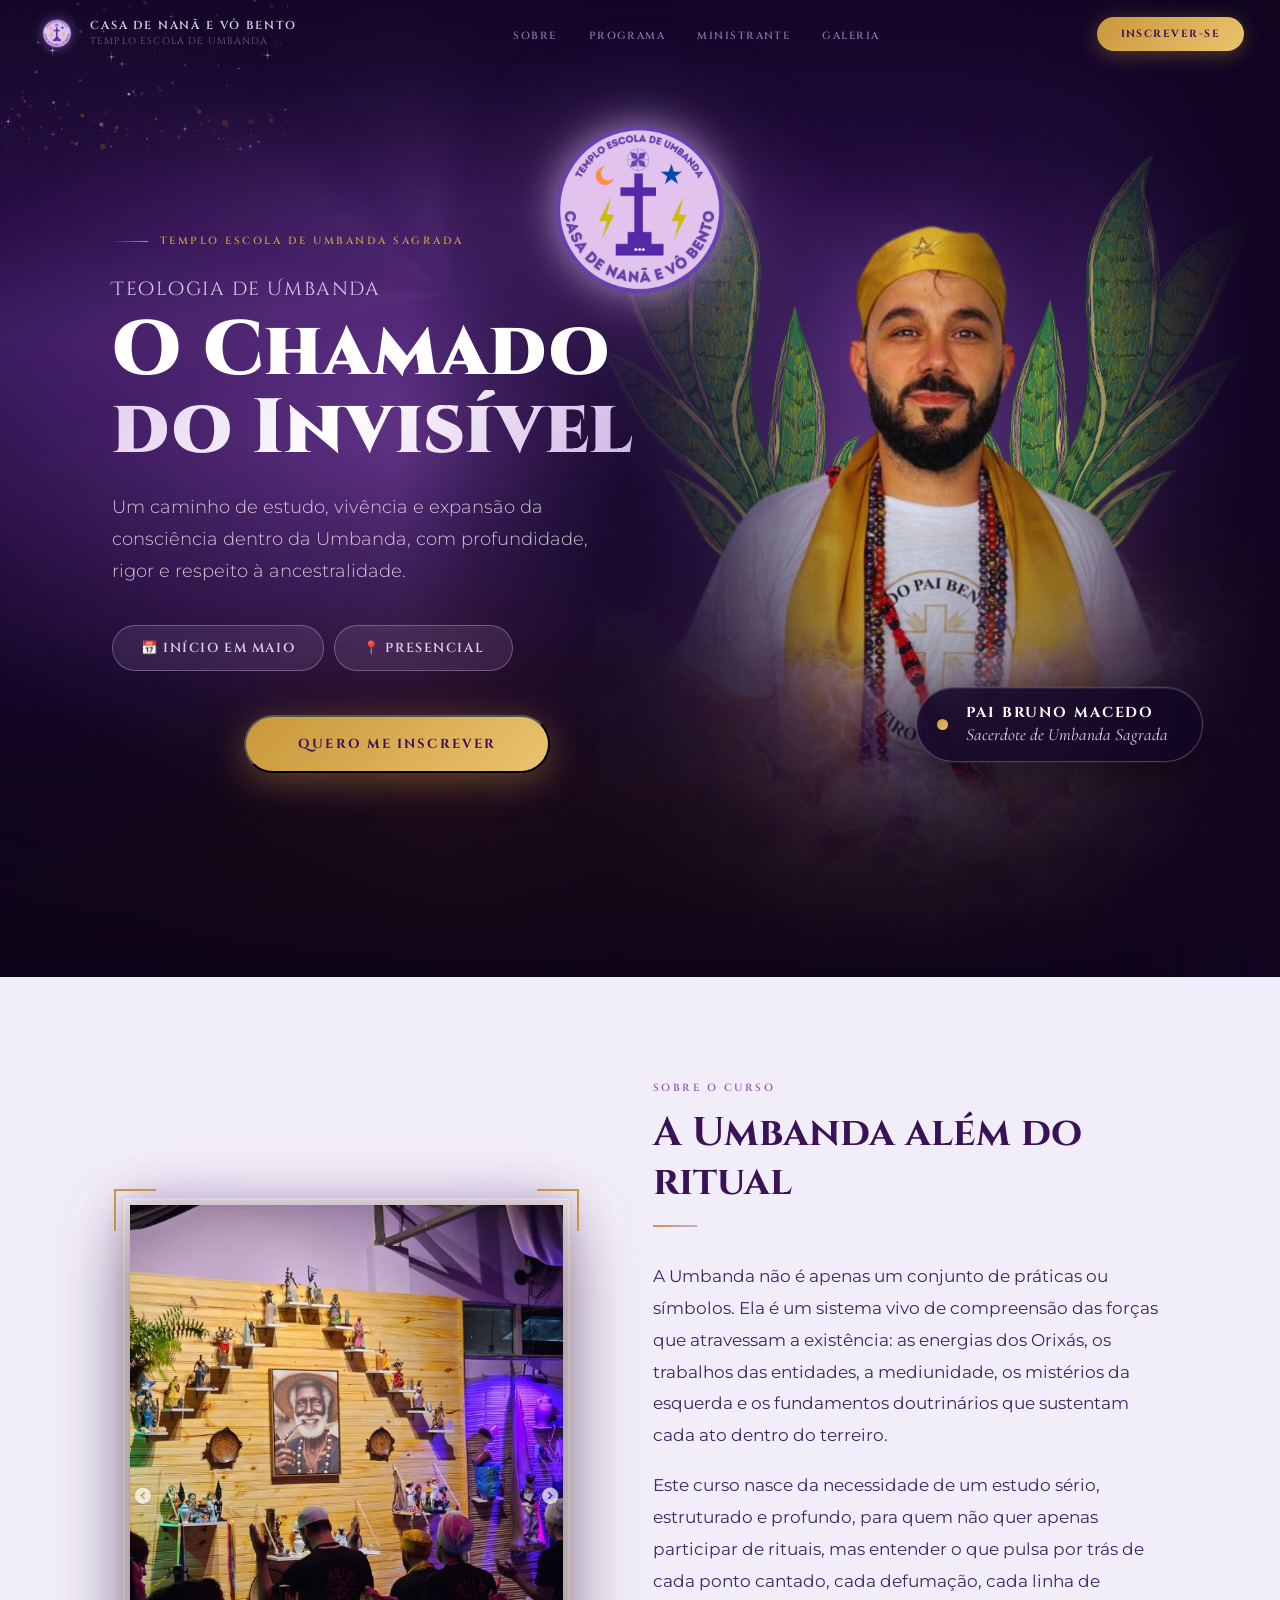
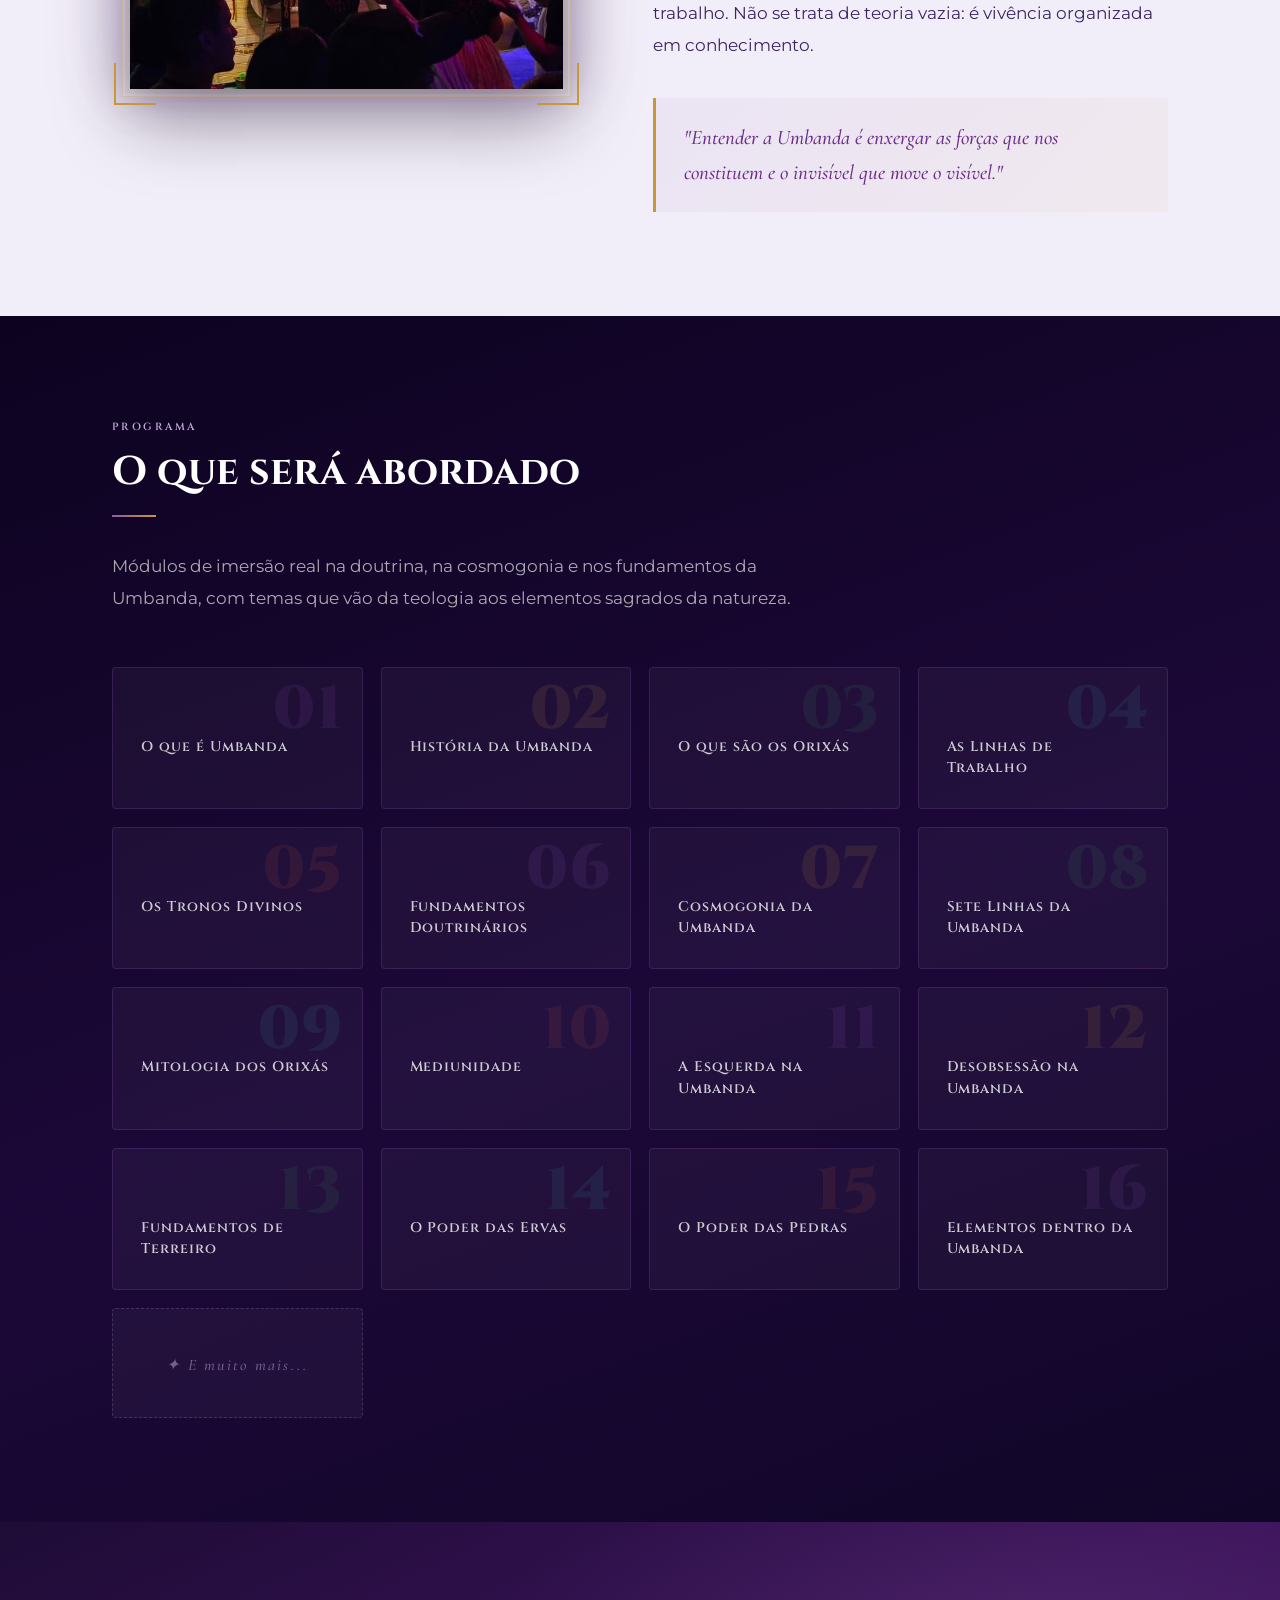
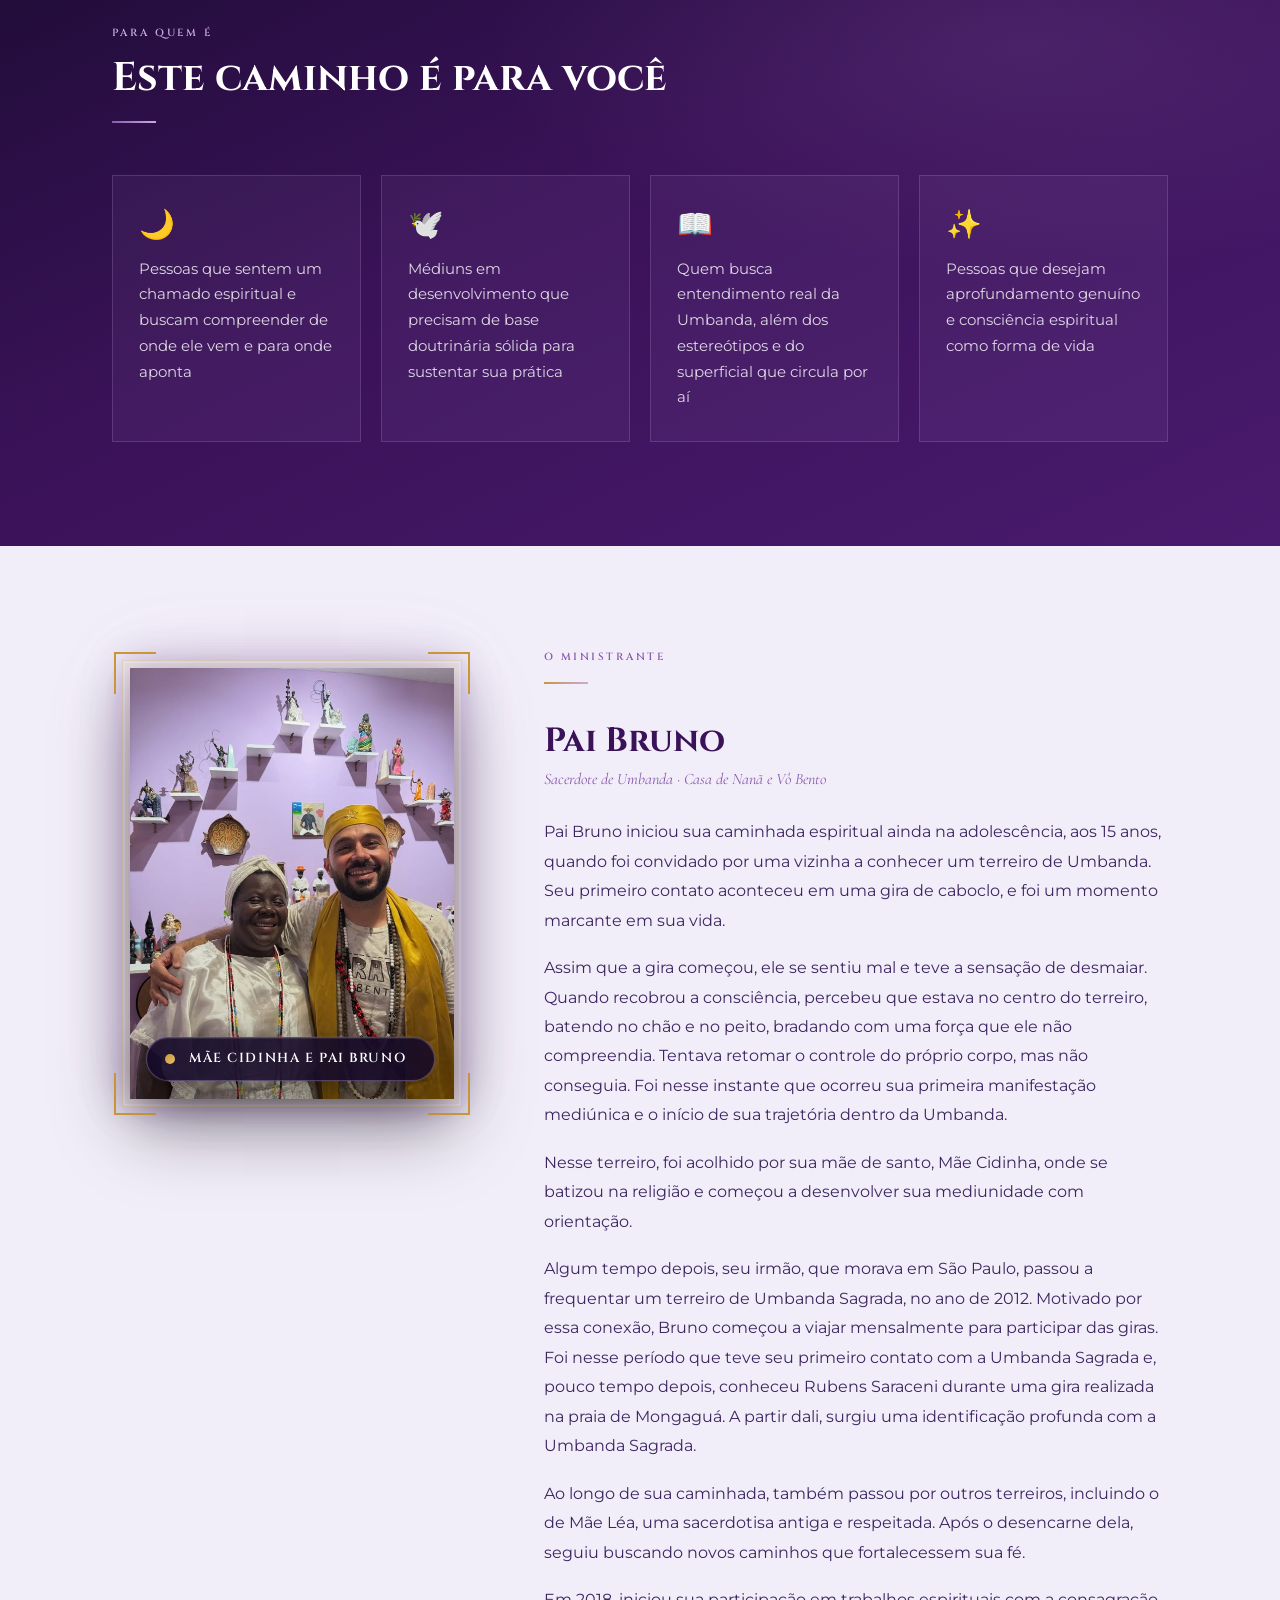
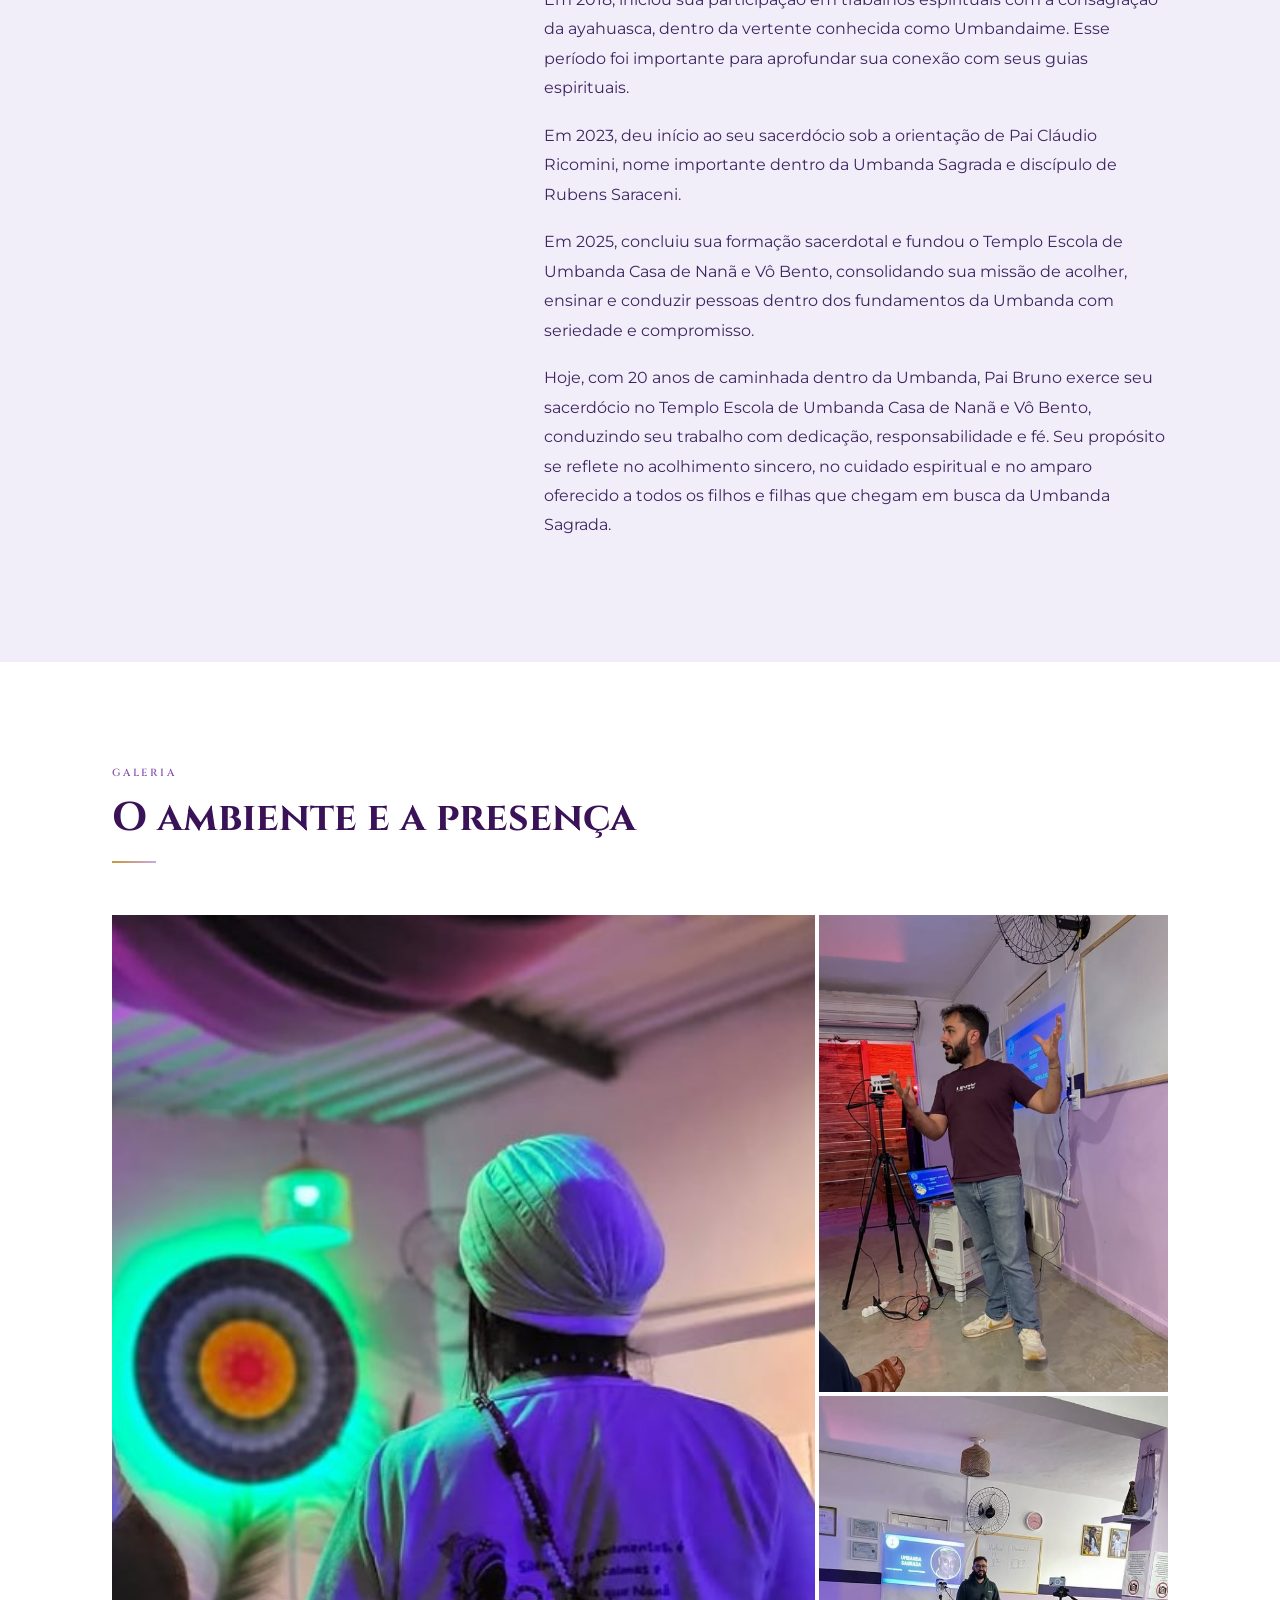
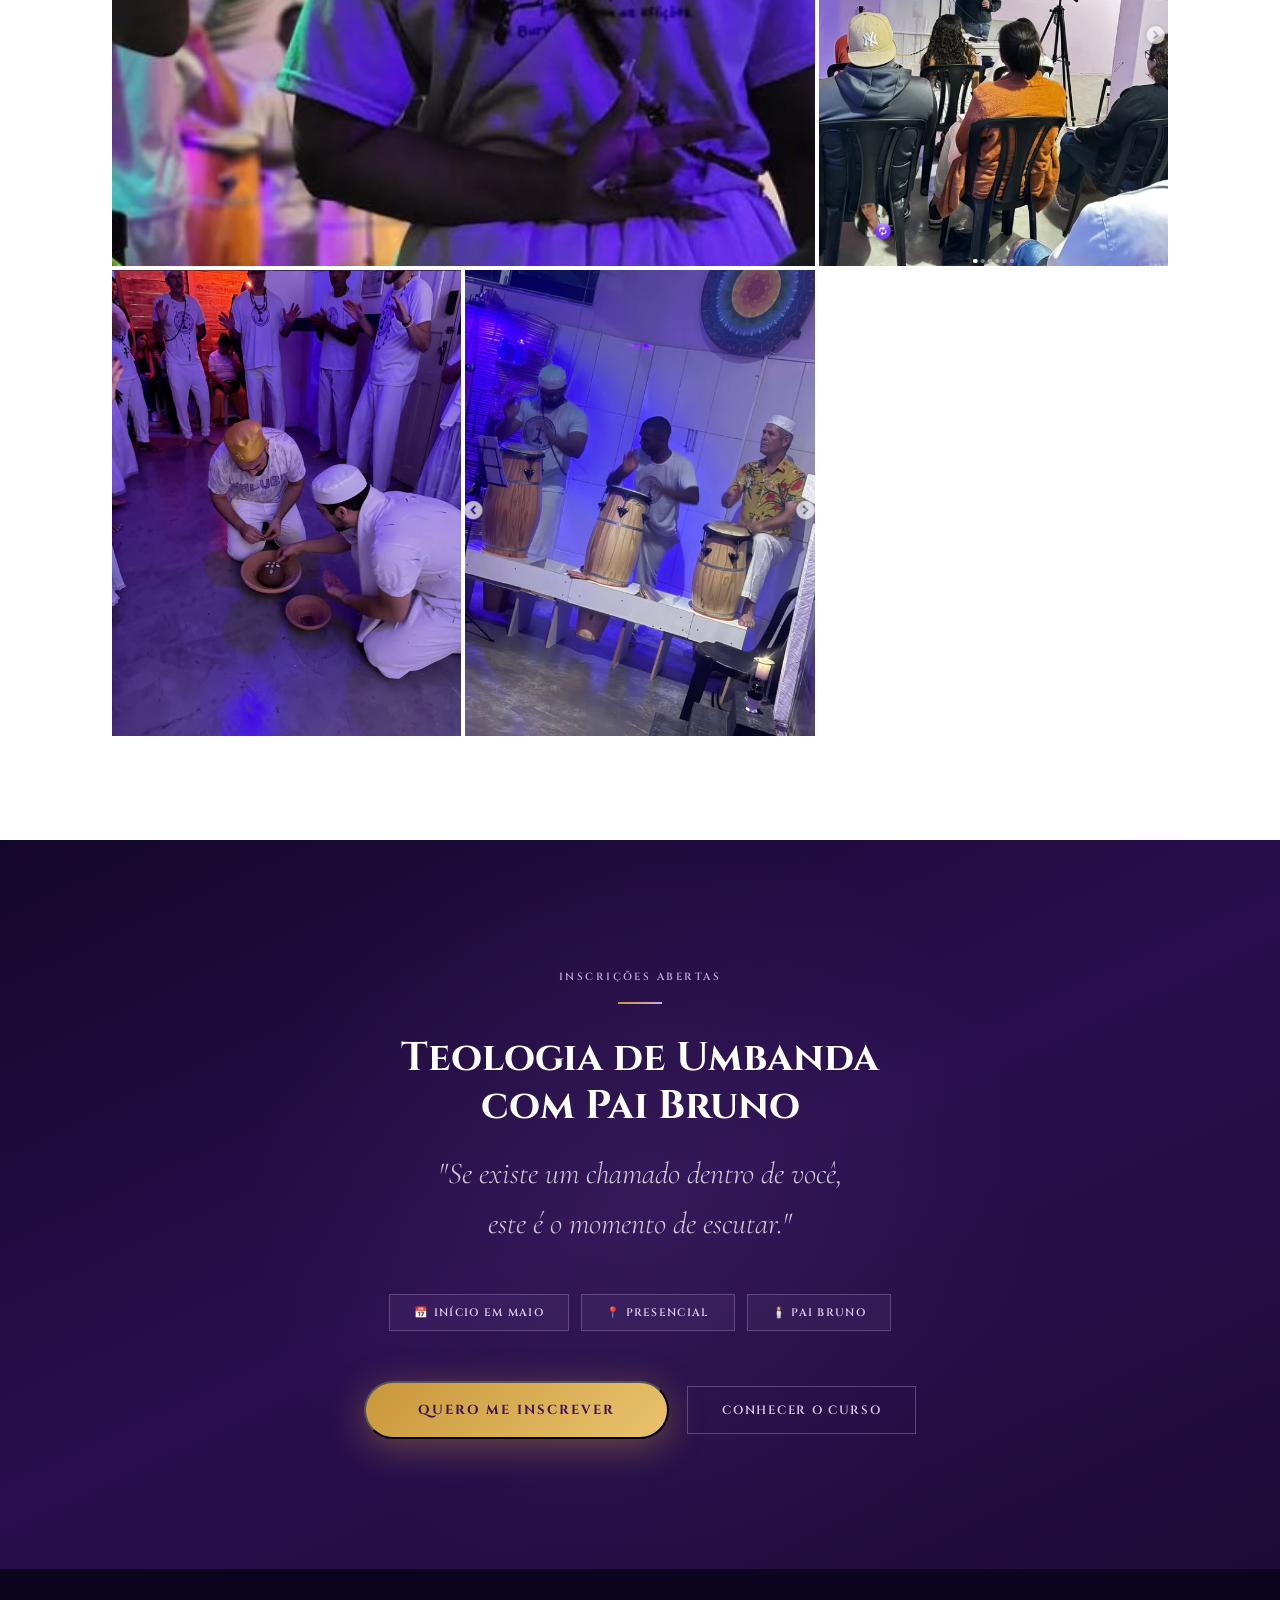
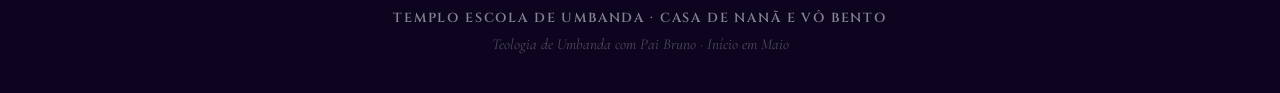
==== index.html @ b2f5adf7 "Landing page - Teologia de Umbanda com Pai Bruno" ====
<!DOCTYPE html>
<html lang="pt-BR">
<head>
  <meta charset="UTF-8" />
  <meta name="viewport" content="width=device-width, initial-scale=1.0" />
  <title>Teologia de Umbanda com Pai Bruno</title>
  <link rel="preconnect" href="https://fonts.googleapis.com" />
  <link rel="preconnect" href="https://fonts.gstatic.com" crossorigin />
  <link href="https://fonts.googleapis.com/css2?family=Cinzel:wght@400;600;700;900&family=Cinzel+Decorative:wght@400;700&family=Cormorant+Garamond:ital,wght@0,300;0,400;0,500;0,600;1,300;1,400;1,500&family=Montserrat:wght@300;400;500;600&display=swap" rel="stylesheet" />
  <style>
    *, *::before, *::after { box-sizing: border-box; margin: 0; padding: 0; }

    :root {
      --lilas:       #c9a9e0;
      --lilas-light: #e2cfef;
      --lilas-mid:   #ab82cc;
      --lilas-deep:  #8b5aad;
      --roxo:        #6b2d8b;
      --roxo-deep:   #3a1258;
      --roxo-mid:    #4e1a72;
      --white:       #faf8fc;
      --off-white:   #f2eef9;
      --text:        #1e0c36;
      --text-light:  #5a3d7a;
      --gold:        #c9973a;
      --gold-light:  #e8c06a;
      --gold-pale:   #f5e0a8;
    }

    html { scroll-behavior: smooth; }
    body {
      font-family: 'Montserrat', sans-serif;
      background: var(--white);
      color: var(--text);
      overflow-x: hidden;
    }

    .container { max-width: 1120px; margin: 0 auto; padding: 0 32px; }

    .reveal {
      opacity: 0;
      transform: translateY(38px);
      transition: opacity .85s cubic-bezier(.22,1,.36,1), transform .85s cubic-bezier(.22,1,.36,1);
    }
    .reveal.visible { opacity: 1; transform: translateY(0); }

    /* ══════════════════════════════
       NAVBAR — DINÂMICO
    ══════════════════════════════ */

    /* Barra de progresso de scroll */
    #scroll-progress {
      position: fixed; top: 0; left: 0; z-index: 400;
      height: 2px; width: 0%;
      background: linear-gradient(90deg, var(--lilas-deep), var(--gold), var(--lilas));
      background-size: 200% auto;
      animation: progress-shimmer 3s linear infinite;
      transition: width .1s linear;
      pointer-events: none;
    }
    @keyframes progress-shimmer {
      0%   { background-position: 0% center; }
      100% { background-position: 200% center; }
    }

    nav {
      position: fixed; top: 0; left: 0; right: 0; z-index: 300;
      padding: 0 36px;
      height: 68px;
      display: flex; align-items: center; justify-content: space-between;
      transition: background .45s cubic-bezier(.22,1,.36,1),
                  box-shadow .45s, height .35s cubic-bezier(.22,1,.36,1),
                  border-color .45s;
      border-bottom: 1px solid transparent;
    }
    nav.scrolled {
      background: rgba(20,6,42,.92);
      backdrop-filter: blur(22px) saturate(160%);
      -webkit-backdrop-filter: blur(22px) saturate(160%);
      box-shadow: 0 2px 40px rgba(0,0,0,.4);
      border-bottom-color: rgba(201,169,224,.12);
      height: 60px;
    }

    /* Logo + Brand */
    .nav-logo-wrap {
      display: flex; align-items: center; gap: 12px;
      text-decoration: none; flex-shrink: 0;
    }
    .nav-logo-img {
      width: 42px; height: 42px;
      object-fit: contain;
      mix-blend-mode: multiply;
      transition: transform .3s, filter .3s;
      filter: drop-shadow(0 0 6px rgba(180,130,220,.5));
    }
    .nav-logo-wrap:hover .nav-logo-img {
      transform: scale(1.08);
      filter: drop-shadow(0 0 10px rgba(180,130,220,.8));
    }
    .nav-brand {
      font-family: 'Cinzel', serif;
      font-size: .72rem; font-weight: 600;
      color: var(--lilas-light);
      letter-spacing: .16em; text-transform: uppercase;
      line-height: 1.3;
    }
    .nav-brand span {
      display: block; font-size: .6rem; font-weight: 400;
      color: rgba(201,169,224,.55); letter-spacing: .12em;
      margin-top: 2px;
    }

    /* Links de navegação */
    .nav-links {
      display: flex; align-items: center; gap: 4px;
      list-style: none;
    }
    .nav-links a {
      position: relative;
      font-family: 'Cinzel', serif;
      font-size: .65rem; font-weight: 600;
      letter-spacing: .14em; text-transform: uppercase; text-decoration: none;
      color: rgba(201,169,224,.65);
      padding: 8px 14px;
      transition: color .25s;
    }
    .nav-links a::after {
      content: '';
      position: absolute; bottom: 2px; left: 50%; right: 50%;
      height: 1px;
      background: linear-gradient(90deg, var(--gold-light), var(--lilas));
      transition: left .3s cubic-bezier(.22,1,.36,1), right .3s cubic-bezier(.22,1,.36,1), opacity .3s;
      opacity: 0;
    }
    .nav-links a:hover,
    .nav-links a.active { color: rgba(255,255,255,.92); }
    .nav-links a:hover::after,
    .nav-links a.active::after { left: 14px; right: 14px; opacity: 1; }

    /* CTA do nav */
    .nav-cta {
      position: relative;
      font-family: 'Cinzel', serif;
      font-size: .65rem; font-weight: 700;
      letter-spacing: .14em; text-transform: uppercase;
      color: var(--roxo-deep);
      background: linear-gradient(135deg, var(--gold) 0%, var(--gold-light) 50%, var(--gold) 100%);
      background-size: 200% auto;
      padding: 10px 24px;
      border-radius: 60px;
      text-decoration: none;
      overflow: hidden;
      transition: background-position .4s, transform .25s, box-shadow .25s;
      box-shadow: 0 4px 20px rgba(201,151,58,.35);
      flex-shrink: 0;
    }
    .nav-cta::before {
      content: '';
      position: absolute; top: 0; left: -60%;
      width: 40%; height: 100%;
      background: linear-gradient(120deg, transparent, rgba(255,255,255,.35), transparent);
      transform: skewX(-20deg);
      animation: shimmer 3.5s ease-in-out infinite;
    }
    .nav-cta:hover {
      background-position: right center; transform: translateY(-2px);
      box-shadow: 0 8px 28px rgba(201,151,58,.55);
    }

    /* Hamburger (mobile) */
    .nav-hamburger {
      display: none; flex-direction: column; gap: 5px;
      cursor: pointer; padding: 6px; background: none; border: none;
      z-index: 310;
    }
    .nav-hamburger span {
      display: block; width: 22px; height: 1.5px;
      background: var(--lilas-light);
      transition: transform .35s cubic-bezier(.22,1,.36,1), opacity .25s, width .3s;
      transform-origin: center;
    }
    .nav-hamburger.open span:nth-child(1) { transform: translateY(6.5px) rotate(45deg); }
    .nav-hamburger.open span:nth-child(2) { opacity: 0; width: 0; }
    .nav-hamburger.open span:nth-child(3) { transform: translateY(-6.5px) rotate(-45deg); }

    /* Mobile drawer */
    .nav-drawer {
      position: fixed; top: 0; left: 0; right: 0; bottom: 0;
      background: rgba(14,4,28,.97);
      backdrop-filter: blur(20px);
      z-index: 305;
      display: flex; flex-direction: column;
      align-items: center; justify-content: center; gap: 8px;
      opacity: 0; pointer-events: none;
      transition: opacity .35s cubic-bezier(.22,1,.36,1);
    }
    .nav-drawer.open { opacity: 1; pointer-events: all; }
    .nav-drawer a {
      font-family: 'Cinzel', serif;
      font-size: 1.1rem; font-weight: 600;
      letter-spacing: .18em; text-transform: uppercase; text-decoration: none;
      color: rgba(201,169,224,.75);
      padding: 14px 28px;
      transition: color .2s, transform .2s;
    }
    .nav-drawer a:hover { color: #fff; transform: translateX(6px); }
    .nav-drawer .drawer-cta {
      margin-top: 24px;
      color: var(--roxo-deep);
      background: linear-gradient(135deg, var(--gold), var(--gold-light));
      padding: 14px 44px; border-radius: 60px;
      font-size: .85rem;
    }
    .nav-drawer .drawer-cta:hover { transform: translateY(-3px); }
    .nav-drawer-divider {
      width: 40px; height: 1px;
      background: linear-gradient(90deg, transparent, rgba(201,169,224,.35), transparent);
      margin: 8px 0;
    }

    /* ══════════════════════════════
       HERO
    ══════════════════════════════ */
    #hero {
      min-height: 100svh;
      position: relative;
      display: flex;
      align-items: center;
      overflow: hidden;
      background: #1a0830;
    }

    /* Camada base: roxo escuro com calor terroso emergindo da base */
    .hero-gradient {
      position: absolute; inset: 0; z-index: 1;
      background:
        /* brilho lilás central — o espiritual */
        radial-gradient(ellipse 75% 65% at 35% 45%, rgba(155,90,200,.5) 0%, transparent 60%),
        /* calor da terra emergindo pela base */
        radial-gradient(ellipse 100% 40% at 50% 100%, rgba(160,80,30,.55) 0%, rgba(100,40,10,.3) 40%, transparent 65%),
        /* âmbar quente à direita */
        radial-gradient(ellipse 50% 70% at 92% 80%, rgba(180,100,30,.3) 0%, transparent 55%),
        linear-gradient(180deg, #1a0830 0%, #2e0f50 35%, #1a0830 70%, #120820 100%);
    }

    /* Textura de barro — camada de ruído orgânico */
    .hero-earth {
      position: absolute; inset: 0; z-index: 2; pointer-events: none;
      background-image:
        url("data:image/svg+xml,%3Csvg xmlns='http://www.w3.org/2000/svg' width='400' height='400'%3E%3Cfilter id='n'%3E%3CfeTurbulence type='fractalNoise' baseFrequency='.65' numOctaves='4' stitchTiles='stitch'/%3E%3CfeColorMatrix type='saturate' values='0'/%3E%3C/filter%3E%3Crect width='400' height='400' filter='url(%23n)' opacity='1'/%3E%3C/svg%3E");
      background-size: 200px;
      opacity: .04;
      mix-blend-mode: overlay;
    }

    /* Calor pulsante do barro — brilho âmbar animado na base */
    .hero-earth-glow {
      position: absolute; bottom: -10%; left: 50%;
      transform: translateX(-50%);
      width: 90%; height: 55%;
      border-radius: 50%;
      background: radial-gradient(ellipse, rgba(160,75,20,.4) 0%, rgba(120,50,10,.2) 40%, transparent 70%);
      z-index: 2; pointer-events: none;
      animation: earth-pulse 5s ease-in-out infinite;
    }
    @keyframes earth-pulse {
      0%, 100% { opacity: .6; transform: translateX(-50%) scaleX(1) scaleY(1); }
      50%       { opacity: 1;  transform: translateX(-50%) scaleX(1.06) scaleY(1.1); }
    }

    /* Canvas de partículas (lilás + barro) */
    #particles { position: absolute; inset: 0; z-index: 3; pointer-events: none; }

    /* Canvas de faíscas — cobre todo o hero, acima de tudo */
    #sparkles  { position: absolute; inset: 0; z-index: 9; pointer-events: none; }

    /* Raios cônicos — luz espiritual vinda de cima */
    .hero-rays {
      position: absolute; inset: 0; z-index: 4; pointer-events: none;
      background: conic-gradient(
        from 250deg at 35% 30%,
        transparent 0deg, rgba(201,169,224,.04) 15deg,
        transparent 30deg, rgba(201,169,224,.03) 55deg,
        transparent 70deg, rgba(201,169,224,.04) 100deg,
        transparent 120deg
      );
    }

    /* ── FOTO DO PAI BRUNO — fundo preto some com screen ── */
    .hero-photo-col {
      position: absolute;
      right: 0; top: 0; bottom: 0;
      width: 54%;
      z-index: 5;
      display: flex; align-items: flex-end; justify-content: center;
      pointer-events: none;
    }
    .hero-photo-col img {
      height: 100%;
      max-height: 100svh;
      width: auto;
      display: block;
      object-fit: contain;
      object-position: bottom center;
      mix-blend-mode: screen;
      filter: drop-shadow(0 0 50px rgba(180,130,220,.3));
      /* Vinheta radial: funde todas as bordas sem necessitar de mask-composite */
      -webkit-mask-image: radial-gradient(
        ellipse 70% 78% at 50% 38%,
        black 0%,
        black 22%,
        rgba(0,0,0,.92) 38%,
        rgba(0,0,0,.68) 52%,
        rgba(0,0,0,.35) 66%,
        rgba(0,0,0,.1)  80%,
        transparent     93%
      );
      mask-image: radial-gradient(
        ellipse 70% 78% at 50% 38%,
        black 0%,
        black 22%,
        rgba(0,0,0,.92) 38%,
        rgba(0,0,0,.68) 52%,
        rgba(0,0,0,.35) 66%,
        rgba(0,0,0,.1)  80%,
        transparent     93%
      );
    }

    /* Fumaça sobre a foto — camadas densas para ocultar cortes */
    .hero-smoke {
      position: absolute;
      inset: 0;
      z-index: 6;
      pointer-events: none;
      background:
        /* Borda direita — apaga completamente a lateral */
        linear-gradient(to left,  rgba(16,5,32,.98) 0%, rgba(16,5,32,.75) 6%,  rgba(16,5,32,.2) 16%, transparent 28%),
        /* Base — dissolve o rodapé da foto */
        linear-gradient(to top,   rgba(12,4,24,.98) 0%, rgba(12,4,24,.7)  18%, rgba(12,4,24,.2) 36%, transparent 54%),
        /* Topo — funde com o navbar */
        linear-gradient(to bottom,rgba(18,6,38,.8)  0%, rgba(18,6,38,.35) 10%, transparent 22%),
        /* Limite esquerdo da foto — transição texto→imagem */
        radial-gradient(ellipse 26% 80% at 49% 52%, rgba(18,6,38,.88) 0%, rgba(18,6,38,.4) 45%, transparent 70%);
    }

    /* ── LOGO — centralizado no hero ── */
    .hero-logo {
      position: absolute;
      top: 88px;
      left: 50%;
      transform: translateX(-50%);
      z-index: 10;
      width: 250px; height: 250px;
      filter:
        drop-shadow(0 0 18px rgba(201,169,224,.7))
        drop-shadow(0 0 50px rgba(180,130,220,.35));
      animation: logo-float 5s ease-in-out infinite;
    }
    .hero-logo img {
      width: 100%; height: 100%;
      object-fit: contain;
      display: block;
    }
    @keyframes logo-float {
      0%, 100% { transform: translateX(-50%) translateY(0); }
      50%       { transform: translateX(-50%) translateY(-9px); }
    }

    @keyframes spin { to { transform: rotate(360deg); } }
    @keyframes pulse-glow {
      0%, 100% { opacity: .6; transform: scale(1); }
      50%       { opacity: 1;  transform: scale(1.1); }
    }

    /* ── CONTEÚDO TEXTUAL ── */
    .hero-content {
      position: relative; z-index: 10;
      padding: 130px 0 100px;
      width: 54%; max-width: 610px;
    }

    .hero-eyebrow {
      display: flex; align-items: center; gap: 12px;
      margin-bottom: 28px;
    }
    .hero-eyebrow-line {
      flex: 0 0 36px; height: 1px;
      background: linear-gradient(90deg, transparent, var(--gold));
    }
    .hero-eyebrow span {
      font-family: 'Cinzel', serif;
      font-size: .65rem; font-weight: 600;
      letter-spacing: .24em; color: var(--gold);
      text-transform: uppercase;
    }

    .hero-overline {
      font-family: 'Cinzel Decorative', serif;
      font-size: clamp(.9rem, 1.8vw, 1.2rem);
      color: var(--lilas-light); letter-spacing: .08em;
      margin-bottom: 10px;
    }

    .hero-h1 {
      font-family: 'Cinzel', serif;
      font-size: clamp(2.8rem, 6vw, 5rem);
      font-weight: 900;
      line-height: 1.02; letter-spacing: .01em;
      color: #fff; margin-bottom: 6px;
    }
    .hero-h1 .grad {
      display: block;
      background: linear-gradient(120deg, var(--lilas-light) 0%, #fff 40%, var(--lilas) 100%);
      -webkit-background-clip: text;
      -webkit-text-fill-color: transparent;
      background-clip: text;
    }

    .hero-subtitle {
      font-family: 'Montserrat', sans-serif;
      font-size: clamp(.95rem, 1.8vw, 1.15rem);
      font-weight: 300;
      color: rgba(255,255,255,.75);
      line-height: 1.75; max-width: 500px;
      margin: 22px 0 38px;
    }

    .hero-meta {
      display: flex; flex-wrap: wrap; gap: 10px;
      margin-bottom: 44px;
    }
    .hero-meta-item {
      display: flex; align-items: center; gap: 10px;
      background: rgba(201,169,224,.12);
      border: 1px solid rgba(201,169,224,.4);
      padding: 13px 28px;
      border-radius: 60px;
      font-family: 'Cinzel', serif;
      font-size: .82rem; font-weight: 600;
      letter-spacing: .12em; color: var(--lilas-light);
      text-transform: uppercase;
      transition: background .25s, transform .2s;
    }
    .hero-meta-item:hover { background: rgba(201,169,224,.22); transform: translateY(-2px); }

    .hero-cta-row { display: flex; align-items: center; flex-wrap: wrap; gap: 18px; justify-content: center; }

    /* Botão CTA — arredondado com shimmer animado */
    .btn-hero {
      position: relative;
      font-family: 'Cinzel', serif;
      font-size: .82rem; font-weight: 700;
      letter-spacing: .16em; text-transform: uppercase;
      text-decoration: none; padding: 18px 52px;
      border-radius: 60px;
      background: linear-gradient(135deg, var(--gold) 0%, var(--gold-light) 50%, var(--gold) 100%);
      background-size: 200% auto;
      color: var(--roxo-deep);
      box-shadow: 0 8px 36px rgba(201,151,58,.4), 0 0 0 0 rgba(201,151,58,.3);
      overflow: hidden;
      transition: background-position .5s, transform .25s, box-shadow .25s;
      animation: btn-pulse 3s ease-in-out infinite;
    }
    /* Shimmer deslizante */
    .btn-hero::before {
      content: '';
      position: absolute;
      top: 0; left: -75%;
      width: 50%; height: 100%;
      background: linear-gradient(120deg, transparent 0%, rgba(255,255,255,.4) 50%, transparent 100%);
      transform: skewX(-20deg);
      animation: shimmer 2.8s ease-in-out infinite;
    }
    @keyframes shimmer {
      0%   { left: -75%; opacity: 0; }
      20%  { opacity: 1; }
      100% { left: 140%; opacity: 0; }
    }
    @keyframes btn-pulse {
      0%, 100% { box-shadow: 0 8px 36px rgba(201,151,58,.4), 0 0 0 0 rgba(201,151,58,.2); }
      50%       { box-shadow: 0 8px 36px rgba(201,151,58,.4), 0 0 0 10px rgba(201,151,58,.0); }
    }
    .btn-hero:hover {
      background-position: right center; transform: translateY(-3px);
      box-shadow: 0 16px 50px rgba(201,151,58,.6);
    }

    .scroll-hint {
      display: flex; align-items: center; gap: 10px;
      color: rgba(255,255,255,.3);
      font-size: .65rem; letter-spacing: .16em;
      text-transform: uppercase; font-family: 'Cinzel', serif;
    }
    .scroll-line {
      width: 1px; height: 34px;
      background: linear-gradient(to bottom, rgba(201,169,224,.5), transparent);
      animation: line-pulse 2.2s ease-in-out infinite;
    }
    @keyframes line-pulse {
      0%, 100% { opacity: .3; transform: scaleY(1); }
      50%       { opacity: .8; transform: scaleY(1.3); }
    }

    /* ── BADGE FLUTUANTE — Pai Bruno ── */
    /* ── BADGE FLUTUANTE — Pai Bruno ── */
    .hero-badge {
      position: absolute;
      bottom: 22%; right: 6%;
      z-index: 11;
      display: flex; align-items: center; gap: 18px;
      background: rgba(16, 5, 38, .82);
      backdrop-filter: blur(22px);
      -webkit-backdrop-filter: blur(22px);
      border: 1px solid rgba(201,169,224,.32);
      border-radius: 60px;
      padding: 18px 34px 18px 20px;
      box-shadow:
        0 12px 40px rgba(0,0,0,.55),
        0 0 0 1px rgba(201,169,224,.1),
        inset 0 1px 0 rgba(255,255,255,.08);
      animation: badge-float 5s ease-in-out infinite;
      animation-delay: -.8s;
    }
    .hero-badge-dot {
      width: 11px; height: 11px; border-radius: 50%; flex-shrink: 0;
      background: linear-gradient(135deg, var(--gold), var(--gold-light));
      animation: badge-dot-pulse 2.2s ease-in-out infinite;
    }
    @keyframes badge-dot-pulse {
      0%, 100% { box-shadow: 0 0 6px rgba(201,151,58,.7), 0 0 14px rgba(201,151,58,.3); }
      50%       { box-shadow: 0 0 16px rgba(201,151,58,1), 0 0 32px rgba(201,151,58,.6); }
    }
    .hero-badge-name {
      font-family: 'Cinzel', serif;
      font-size: .9rem; font-weight: 700;
      letter-spacing: .13em; text-transform: uppercase; color: #fff;
      line-height: 1;
    }
    .hero-badge-role {
      font-family: 'Cormorant Garamond', serif;
      font-size: 1.08rem; font-style: italic;
      color: var(--lilas-light); margin-top: 6px; line-height: 1;
    }
    @keyframes badge-float {
      0%, 100% { transform: translateY(0); }
      50%       { transform: translateY(-8px); }
    }

    /* ══════════════════════════════
       SECTION BASE
    ══════════════════════════════ */
    section { padding: 104px 0; }
    .section-label {
      font-family: 'Cinzel', serif;
      font-size: .65rem; font-weight: 600;
      letter-spacing: .24em; text-transform: uppercase;
      color: var(--lilas-deep); margin-bottom: 14px;
    }
    .section-title {
      font-family: 'Cinzel', serif;
      font-size: clamp(1.6rem, 3.5vw, 2.5rem);
      font-weight: 700; color: var(--roxo-deep);
      line-height: 1.22; margin-bottom: 18px;
    }
    .section-text {
      font-family: 'Montserrat', sans-serif;
      font-size: clamp(.92rem, 1.6vw, 1.05rem);
      font-weight: 400;
      color: #3d2660; line-height: 1.9; max-width: 680px;
    }
    .divider {
      width: 44px; height: 2px;
      background: linear-gradient(90deg, var(--gold), var(--lilas));
      margin: 18px 0 34px;
    }

    /* ══════════════════════════════
       SOBRE
    ══════════════════════════════ */
    #sobre { background: var(--off-white); }
    .sobre-grid {
      display: grid; grid-template-columns: 1fr 1.1fr;
      gap: 72px; align-items: center;
    }
    .sobre-img-wrap {
      position: relative;
      margin: 18px;   /* espaço para os cantos ornamentais */
    }
    .sobre-img-wrap img {
      width: 100%; display: block; position: relative; z-index: 1;
      box-shadow:
        0 28px 70px rgba(0,0,0,.4),
        0 4px 24px rgba(123,63,160,.25),
        0 0 0 5px rgba(201,151,58,.1);
    }

    /* Cantos ornamentais em ouro — técnica L-shape */
    .sobre-img-wrap::before {
      content: ''; position: absolute;
      inset: -16px; z-index: 2; pointer-events: none;
      background:
        linear-gradient(var(--gold), var(--gold)) 0   0,
        linear-gradient(var(--gold), var(--gold)) 0   0,
        linear-gradient(var(--gold), var(--gold)) 100% 0,
        linear-gradient(var(--gold), var(--gold)) 100% 0,
        linear-gradient(var(--gold), var(--gold)) 0   100%,
        linear-gradient(var(--gold), var(--gold)) 0   100%,
        linear-gradient(var(--gold), var(--gold)) 100% 100%,
        linear-gradient(var(--gold), var(--gold)) 100% 100%;
      background-size:
        2px 42px, 42px 2px,
        2px 42px, 42px 2px,
        2px 42px, 42px 2px,
        2px 42px, 42px 2px;
      background-repeat: no-repeat;
    }

    /* Borda externa sutil + brilho lilás */
    .sobre-img-wrap::after {
      content: ''; position: absolute;
      inset: -8px; z-index: 1; pointer-events: none;
      border: 1px solid rgba(201,151,58,.28);
      box-shadow:
        inset 0 0 0 1px rgba(201,169,224,.1),
        0 0 40px rgba(123,63,160,.18),
        0 0 80px rgba(123,63,160,.08);
    }
    .sobre-img-placeholder {
      width: 100%; aspect-ratio: 3/4;
      background: linear-gradient(160deg, var(--roxo-deep), var(--roxo-mid));
      display: flex; flex-direction: column;
      align-items: center; justify-content: center;
      color: rgba(255,255,255,.3); font-size: .8rem; gap: 12px;
      font-family: 'Cinzel', serif; letter-spacing: .1em;
    }
    .quote-pull {
      margin-top: 36px; padding: 22px 28px;
      background: linear-gradient(135deg, rgba(123,63,160,.06), rgba(201,151,58,.06));
      border-left: 3px solid var(--gold);
    }
    .quote-pull p {
      font-family: 'Cormorant Garamond', serif;
      font-style: italic; font-size: 1.3rem; font-weight: 500;
      color: var(--roxo); line-height: 1.7;
    }

    /* ══════════════════════════════
       CONTEÚDO
    ══════════════════════════════ */
    #conteudo {
      background: linear-gradient(160deg, #0d0320 0%, #1c0838 55%, #110628 100%);
    }
    #conteudo .section-label { color: var(--lilas); }
    #conteudo .section-title { color: #fff; }
    #conteudo .divider { background: linear-gradient(90deg, var(--lilas-deep), var(--gold)); }
    #conteudo .section-text { color: rgba(255,255,255,.65); }

    .cards-grid {
      display: grid;
      grid-template-columns: repeat(auto-fill, minmax(240px, 1fr));
      gap: 18px; margin-top: 52px;
    }

    .card {
      padding: 34px 28px 30px;
      background: rgba(255,255,255,.04);
      border: 1px solid rgba(155,95,192,.2);
      border-radius: 4px;
      position: relative; overflow: hidden;
      transition: transform .4s cubic-bezier(.22,1,.36,1),
                  box-shadow .4s, border-color .4s, background .4s;
      cursor: default;
      /* cores padrão — sobrescritas pelo ciclo nth-child */
      --c:   rgba(155,90,200,.9);
      --cg:  rgba(100,30,160,.45);
      --cw:  rgba(155,90,200,.11);
      --cw2: rgba(155,90,200,.24);
    }

    /* ── Ciclo de 5 cores ── */
    .card:nth-child(5n+1) { --c: rgba(155,90,200,.9);  --cg: rgba(100,30,160,.45); --cw: rgba(155,90,200,.11); --cw2: rgba(155,90,200,.25); }
    .card:nth-child(5n+2) { --c: rgba(201,151,58,.95); --cg: rgba(160,100,20,.42); --cw: rgba(201,151,58,.12); --cw2: rgba(201,151,58,.28); }
    .card:nth-child(5n+3) { --c: rgba(72,168,100,.9);  --cg: rgba(30,110,55,.38);  --cw: rgba(72,168,100,.1);  --cw2: rgba(72,168,100,.22); }
    .card:nth-child(5n+4) { --c: rgba(58,180,178,.9);  --cg: rgba(20,130,128,.38); --cw: rgba(58,180,178,.1);  --cw2: rgba(58,180,178,.22); }
    .card:nth-child(5n)   { --c: rgba(210,95,60,.9);   --cg: rgba(150,55,20,.4);   --cw: rgba(210,95,60,.11);  --cw2: rgba(210,95,60,.25);  }

    /* Número grande em marca-d'água */
    .card-num {
      font-family: 'Cinzel', serif;
      font-size: 3.8rem; font-weight: 900;
      line-height: 1; letter-spacing: .02em;
      color: var(--cw);
      position: absolute; top: 12px; right: 18px;
      transition: color .4s;
      user-select: none;
    }

    .card h3 {
      font-family: 'Cinzel', serif;
      font-size: .88rem; font-weight: 600;
      letter-spacing: .07em;
      color: rgba(255,255,255,.78); line-height: 1.5;
      position: relative; z-index: 1;
      margin-top: 34px;
      transition: color .3s;
    }

    /* Linha de brilho no topo */
    .card::before {
      content: '';
      position: absolute; top: 0; left: 0; right: 0; height: 2px;
      background: linear-gradient(90deg, transparent, var(--c), rgba(255,255,255,.5), transparent);
      transform: scaleX(0); transform-origin: left;
      transition: transform .5s cubic-bezier(.22,1,.36,1);
    }
    /* Glow interno */
    .card::after {
      content: '';
      position: absolute; inset: 0;
      background: radial-gradient(ellipse 90% 55% at 20% 0%, var(--cw) 0%, transparent 65%);
      opacity: 0; transition: opacity .4s;
      pointer-events: none;
    }

    .card:hover {
      transform: translateY(-10px);
      background: rgba(255,255,255,.06);
      border-color: var(--c);
      box-shadow:
        0 28px 64px var(--cg),
        0 8px 22px var(--cg),
        0 0 0 1px rgba(255,255,255,.07);
    }
    .card:hover .card-num { color: var(--cw2); }
    .card:hover h3 { color: #fff; }
    .card:hover::before { transform: scaleX(1); }
    .card:hover::after  { opacity: 1; }

    /* Card especial "E muito mais..." */
    .card-more {
      display: flex; align-items: center; justify-content: center;
      min-height: 110px;
      border-style: dashed;
      border-color: rgba(201,169,224,.2);
    }
    .card-more h3 {
      font-size: 1rem; font-style: italic; font-family: 'Cormorant Garamond', serif;
      font-weight: 500;
      color: rgba(201,169,224,.5); margin-top: 0; text-align: center;
      letter-spacing: .14em;
      transition: color .3s;
    }
    .card-more::before { display: none !important; }
    .card-more:hover {
      border-style: solid;
      border-color: rgba(201,169,224,.35);
      transform: none;
      box-shadow: 0 8px 28px rgba(100,30,160,.2);
    }
    .card-more:hover h3 { color: rgba(201,169,224,.85); }

    /* ══════════════════════════════
       PÚBLICO
    ══════════════════════════════ */
    #publico {
      background: linear-gradient(155deg, #1e0c36 0%, #3a1258 45%, #4a1a6e 100%);
      position: relative; overflow: hidden;
    }
    #publico::before {
      content: ''; position: absolute; inset: 0;
      background: radial-gradient(ellipse 70% 60% at 80% 20%, rgba(201,169,224,.1) 0%, transparent 60%);
    }
    #publico .section-label { color: var(--lilas); }
    #publico .section-title { color: #fff; }
    #publico .divider { background: linear-gradient(90deg, var(--lilas-deep), var(--lilas)); }
    .publico-grid {
      display: grid; grid-template-columns: repeat(auto-fill, minmax(230px, 1fr));
      gap: 20px; margin-top: 52px;
    }
    .publico-card {
      border: 1px solid rgba(201,169,224,.2); padding: 30px 26px;
      background: rgba(201,169,224,.06);
      transition: background .25s, border-color .25s, transform .25s;
    }
    .publico-card:hover {
      background: rgba(201,169,224,.13); border-color: rgba(201,169,224,.45);
      transform: translateY(-4px);
    }
    .p-icon { font-size: 1.8rem; margin-bottom: 16px; display: block; }
    .publico-card p {
      font-family: 'Montserrat', sans-serif;
      font-size: .92rem; font-weight: 400;
      color: rgba(255,255,255,.82); line-height: 1.75;
    }

    /* ══════════════════════════════
       MINISTRANTE
    ══════════════════════════════ */
    #ministrante { background: var(--off-white); }
    .ministrante-grid {
      display: grid; grid-template-columns: 360px 1fr;
      gap: 72px; align-items: start;
    }
    .ministrante-photo { position: sticky; top: 100px; margin: 18px; }
    .ministrante-photo img {
      width: 100%; display: block; position: relative; z-index: 1;
      box-shadow:
        0 28px 70px rgba(0,0,0,.4),
        0 4px 24px rgba(123,63,160,.25),
        0 0 0 5px rgba(201,151,58,.1);
    }
    /* Cantos ornamentais em ouro — igual ao sobre-img-wrap */
    .ministrante-photo::before {
      content: ''; position: absolute;
      inset: -16px; z-index: 2; pointer-events: none;
      background:
        linear-gradient(var(--gold), var(--gold)) 0   0,
        linear-gradient(var(--gold), var(--gold)) 0   0,
        linear-gradient(var(--gold), var(--gold)) 100% 0,
        linear-gradient(var(--gold), var(--gold)) 100% 0,
        linear-gradient(var(--gold), var(--gold)) 0   100%,
        linear-gradient(var(--gold), var(--gold)) 0   100%,
        linear-gradient(var(--gold), var(--gold)) 100% 100%,
        linear-gradient(var(--gold), var(--gold)) 100% 100%;
      background-size:
        2px 42px, 42px 2px,
        2px 42px, 42px 2px,
        2px 42px, 42px 2px,
        2px 42px, 42px 2px;
      background-repeat: no-repeat;
    }
    /* Borda externa sutil + brilho lilás */
    .ministrante-photo::after {
      content: ''; position: absolute;
      inset: -8px; z-index: 1; pointer-events: none;
      border: 1px solid rgba(201,151,58,.28);
      box-shadow:
        inset 0 0 0 1px rgba(201,169,224,.1),
        0 0 40px rgba(123,63,160,.18),
        0 0 80px rgba(123,63,160,.08);
    }
    /* Badge flutuante sobre a foto do ministrante */
    .ministrante-badge {
      position: absolute;
      bottom: 18px; left: 16px; transform: none;
      z-index: 12;
      display: flex; align-items: center; gap: 14px;
      white-space: nowrap;
      background: rgba(16, 5, 38, .85);
      backdrop-filter: blur(22px);
      -webkit-backdrop-filter: blur(22px);
      border: 1px solid rgba(201,169,224,.32);
      border-radius: 60px;
      padding: 14px 28px 14px 18px;
      box-shadow:
        0 12px 40px rgba(0,0,0,.55),
        0 0 0 1px rgba(201,169,224,.1),
        inset 0 1px 0 rgba(255,255,255,.08);
      animation: badge-float 5s ease-in-out infinite;
      animation-delay: -1.2s;
    }
    .ministrante-badge-dot {
      width: 10px; height: 10px; border-radius: 50%; flex-shrink: 0;
      background: linear-gradient(135deg, var(--gold), var(--gold-light));
      animation: badge-dot-pulse 2.2s ease-in-out infinite;
    }
    .ministrante-badge-text {
      font-family: 'Cinzel', serif;
      font-size: .82rem; font-weight: 600;
      letter-spacing: .12em; text-transform: uppercase; color: #fff;
      line-height: 1;
    }
    .ministrante-photo-placeholder {
      width: 100%; aspect-ratio: 3/4;
      background: linear-gradient(150deg, var(--roxo-deep), var(--roxo-mid));
      display: flex; flex-direction: column;
      align-items: center; justify-content: center;
      color: rgba(255,255,255,.3);
      font-family: 'Cinzel', serif; font-size: .8rem; letter-spacing: .1em; gap: 12px;
    }
    .ministrante-name {
      font-family: 'Cinzel', serif; font-size: 2.1rem; font-weight: 700;
      color: var(--roxo-deep); margin-bottom: 6px;
    }
    .ministrante-role {
      font-family: 'Cormorant Garamond', serif; font-size: 1rem;
      font-style: italic; color: var(--lilas-deep); margin-bottom: 28px;
    }
    .ministrante-text {
      font-family: 'Montserrat', sans-serif; font-size: .97rem;
      font-weight: 400;
      color: #3d2660; line-height: 1.9; margin-bottom: 18px;
    }

    /* ══════════════════════════════
       GALERIA
    ══════════════════════════════ */
    #galeria { background: #fff; }
    .gallery-grid {
      display: grid; grid-template-columns: repeat(3, 1fr);
      gap: 4px; margin-top: 52px;
    }
    .gallery-item {
      overflow: hidden; position: relative;
      background: var(--roxo-mid); min-height: 220px;
    }
    .gallery-item:first-child { grid-column: span 2; grid-row: span 2; min-height: 460px; }
    .gallery-item img {
      width: 100%; height: 100%; object-fit: cover; display: block;
      transition: transform .5s cubic-bezier(.22,1,.36,1);
    }
    .gallery-item:hover img { transform: scale(1.07); }
    .gallery-placeholder {
      width: 100%; height: 100%; min-height: inherit;
      display: flex; flex-direction: column;
      align-items: center; justify-content: center;
      color: rgba(255,255,255,.22); gap: 8px;
      font-family: 'Cinzel', serif; font-size: .72rem; letter-spacing: .1em;
    }
    .gallery-placeholder .ph-icon { font-size: 1.8rem; opacity: .3; }

    /* ══════════════════════════════
       CTA FINAL
    ══════════════════════════════ */
    #cta-final {
      background: linear-gradient(155deg, #14082a 0%, #2a0e50 50%, #1e0c36 100%);
      text-align: center; padding: 130px 24px;
      position: relative; overflow: hidden;
    }
    #cta-final::before {
      content: ''; position: absolute;
      width: 800px; height: 800px; border-radius: 50%;
      background: radial-gradient(circle, rgba(201,169,224,.07) 0%, transparent 70%);
      top: 50%; left: 50%; transform: translate(-50%, -50%);
    }
    #cta-final .section-label { color: var(--lilas); }
    #cta-final .section-title { color: #fff; margin: 0 auto 18px; max-width: 580px; }
    #cta-final .divider { margin: 18px auto 30px; }
    .cta-quote {
      font-family: 'Cormorant Garamond', serif;
      font-size: clamp(1.3rem, 3.5vw, 1.9rem);
      font-style: italic; font-weight: 300;
      color: rgba(255,255,255,.78);
      max-width: 660px; margin: 0 auto 44px;
      line-height: 1.65;
    }
    .cta-meta {
      display: flex; justify-content: center; flex-wrap: wrap; gap: 12px;
      margin-bottom: 50px;
    }
    .cta-meta-item {
      font-family: 'Cinzel', serif; font-size: .68rem; font-weight: 600;
      letter-spacing: .12em; text-transform: uppercase;
      border: 1px solid rgba(201,169,224,.3);
      background: rgba(201,169,224,.06);
      padding: 10px 24px; color: var(--lilas-light);
      display: flex; align-items: center; gap: 8px;
    }
    .btn-outline {
      display: inline-block;
      font-family: 'Cinzel', serif; font-size: .75rem; font-weight: 600;
      letter-spacing: .14em; text-transform: uppercase; text-decoration: none;
      padding: 15px 34px;
      border: 1px solid rgba(201,169,224,.35);
      color: var(--lilas-light); margin-left: 14px;
      transition: background .25s, border-color .25s, transform .25s;
    }
    .btn-outline:hover {
      background: rgba(201,169,224,.1); border-color: var(--lilas);
      transform: translateY(-2px);
    }

    /* ══════════════════════════════
       FOOTER
    ══════════════════════════════ */
    footer { background: #0d0520; padding: 40px 24px; text-align: center; }
    .footer-name {
      font-family: 'Cinzel', serif; font-size: .82rem; font-weight: 600;
      color: rgba(255,255,255,.5); letter-spacing: .14em; text-transform: uppercase;
      margin-bottom: 8px;
    }
    .footer-sub {
      font-family: 'Cormorant Garamond', serif;
      font-size: .95rem; color: rgba(255,255,255,.28); font-style: italic;
    }

    /* ══════════════════════════════
       MODAL DE INSCRIÇÃO
    ══════════════════════════════ */
    .modal-overlay {
      position: fixed; inset: 0; z-index: 900;
      background: rgba(8, 2, 20, .88);
      backdrop-filter: blur(14px);
      -webkit-backdrop-filter: blur(14px);
      display: flex; align-items: center; justify-content: center;
      padding: 20px;
      opacity: 0; pointer-events: none;
      transition: opacity .35s cubic-bezier(.22,1,.36,1);
    }
    .modal-overlay.open {
      opacity: 1; pointer-events: all;
    }
    .modal {
      position: relative;
      background: linear-gradient(155deg, #130528 0%, #1e0840 60%, #130528 100%);
      border: 1px solid rgba(201,169,224,.22);
      border-radius: 4px;
      padding: 52px 48px 44px;
      width: 100%; max-width: 520px;
      box-shadow:
        0 40px 100px rgba(0,0,0,.7),
        0 0 0 1px rgba(201,169,224,.08),
        inset 0 1px 0 rgba(255,255,255,.06);
      transform: translateY(28px) scale(.97);
      transition: transform .4s cubic-bezier(.22,1,.36,1);
    }
    .modal-overlay.open .modal {
      transform: translateY(0) scale(1);
    }
    /* Cantos ornamentais em ouro */
    .modal::before {
      content: ''; position: absolute;
      inset: -1px; pointer-events: none;
      background:
        linear-gradient(var(--gold), var(--gold)) 0   0,
        linear-gradient(var(--gold), var(--gold)) 0   0,
        linear-gradient(var(--gold), var(--gold)) 100% 0,
        linear-gradient(var(--gold), var(--gold)) 100% 0,
        linear-gradient(var(--gold), var(--gold)) 0   100%,
        linear-gradient(var(--gold), var(--gold)) 0   100%,
        linear-gradient(var(--gold), var(--gold)) 100% 100%,
        linear-gradient(var(--gold), var(--gold)) 100% 100%;
      background-size:
        1px 32px, 32px 1px,
        1px 32px, 32px 1px,
        1px 32px, 32px 1px,
        1px 32px, 32px 1px;
      background-repeat: no-repeat;
    }
    .modal-close {
      position: absolute; top: 16px; right: 18px;
      background: none; border: none; cursor: pointer;
      color: rgba(201,169,224,.45); font-size: 1.3rem;
      line-height: 1; padding: 6px;
      transition: color .2s, transform .2s;
    }
    .modal-close:hover { color: rgba(201,169,224,.9); transform: rotate(90deg); }
    .modal-label {
      font-family: 'Cinzel', serif;
      font-size: .62rem; font-weight: 600;
      letter-spacing: .24em; text-transform: uppercase;
      color: var(--gold); margin-bottom: 10px;
    }
    .modal-title {
      font-family: 'Cinzel', serif;
      font-size: 1.45rem; font-weight: 700;
      color: #fff; line-height: 1.25; margin-bottom: 6px;
    }
    .modal-subtitle {
      font-family: 'Cormorant Garamond', serif;
      font-size: 1.05rem; font-style: italic;
      color: rgba(201,169,224,.65); margin-bottom: 32px;
    }
    .modal-divider {
      width: 36px; height: 1px;
      background: linear-gradient(90deg, var(--gold), var(--lilas));
      margin-bottom: 32px;
    }
    .form-group {
      margin-bottom: 20px;
    }
    .form-group label {
      display: block;
      font-family: 'Cinzel', serif;
      font-size: .62rem; font-weight: 600;
      letter-spacing: .18em; text-transform: uppercase;
      color: rgba(201,169,224,.7); margin-bottom: 8px;
    }
    .form-group input,
    .form-group textarea,
    .form-group select {
      width: 100%;
      background: rgba(255,255,255,.04);
      border: 1px solid rgba(201,169,224,.2);
      border-radius: 2px;
      padding: 14px 16px;
      color: #fff;
      font-family: 'Montserrat', sans-serif;
      font-size: .95rem; font-weight: 300;
      outline: none;
      transition: border-color .25s, background .25s, box-shadow .25s;
      -webkit-appearance: none;
    }
    .form-group input::placeholder,
    .form-group textarea::placeholder {
      color: rgba(201,169,224,.28);
    }
    .form-group input:focus,
    .form-group textarea:focus,
    .form-group select:focus {
      border-color: rgba(201,151,58,.55);
      background: rgba(255,255,255,.07);
      box-shadow: 0 0 0 3px rgba(201,151,58,.1);
    }
    .form-group textarea {
      resize: vertical; min-height: 100px; line-height: 1.65;
    }
    .form-group select {
      cursor: pointer;
      background-image: url("data:image/svg+xml,%3Csvg xmlns='http://www.w3.org/2000/svg' width='12' height='8' viewBox='0 0 12 8'%3E%3Cpath d='M1 1l5 5 5-5' stroke='rgba(201,169,224,.5)' stroke-width='1.5' fill='none' stroke-linecap='round'/%3E%3C/svg%3E");
      background-repeat: no-repeat;
      background-position: right 14px center;
      padding-right: 36px;
    }
    .form-group select option {
      background: #1e0840; color: #fff;
    }
    .modal-btn {
      width: 100%; margin-top: 8px;
      position: relative; overflow: hidden;
      font-family: 'Cinzel', serif;
      font-size: .78rem; font-weight: 700;
      letter-spacing: .16em; text-transform: uppercase;
      padding: 17px 32px; border: none; border-radius: 60px; cursor: pointer;
      background: linear-gradient(135deg, var(--gold) 0%, var(--gold-light) 50%, var(--gold) 100%);
      background-size: 200% auto;
      color: var(--roxo-deep);
      box-shadow: 0 8px 36px rgba(201,151,58,.35);
      transition: background-position .4s, transform .25s, box-shadow .25s;
    }
    .modal-btn::before {
      content: '';
      position: absolute; top: 0; left: -75%;
      width: 50%; height: 100%;
      background: linear-gradient(120deg, transparent 0%, rgba(255,255,255,.4) 50%, transparent 100%);
      transform: skewX(-20deg);
      animation: shimmer 2.8s ease-in-out infinite;
    }
    .modal-btn:hover {
      background-position: right center; transform: translateY(-2px);
      box-shadow: 0 14px 44px rgba(201,151,58,.55);
    }
    .modal-btn:disabled {
      opacity: .6; cursor: not-allowed; transform: none;
    }
    /* Estado de sucesso */
    .modal-success {
      text-align: center; padding: 20px 0 8px;
      display: none;
    }
    .modal-success.show { display: block; }
    .modal-success-icon {
      font-size: 2.8rem; margin-bottom: 18px; display: block;
    }
    .modal-success h3 {
      font-family: 'Cinzel', serif; font-size: 1.2rem; font-weight: 700;
      color: #fff; margin-bottom: 10px;
    }
    .modal-success p {
      font-family: 'Cormorant Garamond', serif;
      font-size: 1.1rem; font-style: italic;
      color: rgba(201,169,224,.7); line-height: 1.6;
    }
    .modal-form-body { transition: opacity .3s; }
    .modal-form-body.hide { opacity: 0; pointer-events: none; }

    @media (max-width: 600px) {
      .modal { padding: 40px 24px 34px; }
      .modal-title { font-size: 1.2rem; }
    }

    /* ══════════════════════════════
       RESPONSIVE — TABLET (≤ 900px)
    ══════════════════════════════ */
    @media (max-width: 900px) {
      nav { padding: 0 20px; }
      .nav-links { display: none; }
      .nav-hamburger { display: flex; }
      .nav-brand span { display: none; }

      #hero { min-height: auto; padding-bottom: 0; flex-direction: column; }
      .hero-photo-col {
        position: relative; width: 100%; right: auto; top: auto; bottom: auto;
        justify-content: center;
      }
      .hero-photo-col img { max-height: 480px; width: auto; max-width: 90%; }
      .hero-content { width: 100%; max-width: 100%; padding-bottom: 32px; }
      .hero-logo { top: 80px; }

      .sobre-grid, .ministrante-grid { grid-template-columns: 1fr; gap: 48px; }
      .ministrante-photo { position: relative; top: auto; max-width: 340px; margin: 0 auto 40px; }

      .gallery-grid { grid-template-columns: 1fr 1fr; }
      .gallery-item:first-child { grid-column: span 2; }
    }

    /* ══════════════════════════════
       RESPONSIVE — MOBILE (≤ 600px)
    ══════════════════════════════ */
    @media (max-width: 600px) {
      .container { padding: 0 18px; }
      section { padding: 64px 0; }

      /* ── NAV ── */
      nav { height: 58px; padding: 0 16px; }
      .nav-logo-img { width: 34px; height: 34px; }

      /* ── HERO ── */
      #hero { padding-top: 0; }
      .hero-logo {
        width: 130px; height: 130px; top: 68px;
      }
      .hero-logo img { width: 130px; height: 130px; }
      .hero-content {
        padding: 220px 0 28px;
        text-align: center;
      }
      .hero-eyebrow { justify-content: center; }
      .hero-subtitle { font-size: .95rem; margin: 16px 0 28px; }
      .hero-meta { justify-content: center; }
      .hero-meta-item { padding: 10px 18px; font-size: .72rem; }
      .hero-cta-row { flex-direction: column; align-items: center; gap: 12px; }
      .btn-hero { width: 100%; max-width: 320px; text-align: center; padding: 16px 32px; }
      .btn-outline { display: block; margin: 0; width: 100%; max-width: 320px; text-align: center; padding: 14px 24px; }
      .scroll-hint { justify-content: center; }
      .hero-badge {
        bottom: 12%; right: auto; left: 50%;
        transform: translateX(-50%);
        white-space: nowrap;
        padding: 12px 22px 12px 14px;
      }
      .hero-badge-name { font-size: .75rem; }
      .hero-badge-role { font-size: .88rem; }

      /* ── SOBRE ── */
      .sobre-grid { gap: 32px; }
      .sobre-img-wrap { margin: 14px; }
      .quote-pull { padding: 16px 18px; }
      .quote-pull p { font-size: 1.1rem; }

      /* ── CARDS / CONTEÚDO ── */
      .cards-grid {
        grid-template-columns: 1fr;
        gap: 14px; margin-top: 36px;
      }

      /* ── PÚBLICO ── */
      .publico-grid {
        grid-template-columns: 1fr;
        gap: 14px; margin-top: 36px;
      }

      /* ── MINISTRANTE ── */
      .ministrante-grid { gap: 32px; }
      .ministrante-photo { max-width: 100%; margin: 14px auto 50px; }
      .ministrante-badge {
        font-size: .72rem;
        padding: 10px 18px 10px 12px;
      }
      .ministrante-name { font-size: 1.6rem; }

      /* ── GALERIA ── */
      .gallery-grid {
        grid-template-columns: 1fr;
        gap: 4px; margin-top: 32px;
      }
      .gallery-item:first-child {
        grid-column: auto; grid-row: auto;
        min-height: 280px;
      }
      .gallery-item { min-height: 220px; }

      /* ── CTA FINAL ── */
      #cta-final { padding: 80px 18px; }
      .cta-quote { font-size: 1.2rem; margin-bottom: 32px; }
      .cta-meta { gap: 8px; margin-bottom: 36px; }
      .cta-meta-item { font-size: .62rem; padding: 9px 16px; }

      /* ── FOOTER ── */
      footer { padding: 30px 16px; }
      .footer-name { font-size: .72rem; }
    }

    /* ══════════════════════════════
       RESPONSIVE — SMALL (≤ 380px)
    ══════════════════════════════ */
    @media (max-width: 380px) {
      .hero-logo { width: 110px; height: 110px; top: 62px; }
      .hero-logo img { width: 110px; height: 110px; }
      .hero-content { padding-top: 190px; }
      .hero-h1 { font-size: 2.2rem; }
      .btn-hero, .btn-outline { max-width: 100%; }
      .ministrante-badge { font-size: .65rem; padding: 9px 14px 9px 10px; }
    }
  </style>
</head>
<body>

<!-- ══ SCROLL PROGRESS ══ -->
<div id="scroll-progress"></div>

<!-- ══ NAVBAR ══ -->
<nav id="navbar">
  <a class="nav-logo-wrap" href="#hero">
    <img class="nav-logo-img" src="logo.png" alt="Logo Templo Escola de Umbanda"
         onerror="this.style.display='none'" />
    <span class="nav-brand">
      Casa de Nanã e Vô Bento
      <span>Templo Escola de Umbanda</span>
    </span>
  </a>

  <ul class="nav-links">
    <li><a href="#sobre">Sobre</a></li>
    <li><a href="#conteudo">Programa</a></li>
    <li><a href="#ministrante">Ministrante</a></li>
    <li><a href="#galeria">Galeria</a></li>
  </ul>

  <a href="#cta-final" class="nav-cta">Inscrever-se</a>

  <button class="nav-hamburger" id="hamburger" aria-label="Menu">
    <span></span><span></span><span></span>
  </button>
</nav>

<!-- ══ MOBILE DRAWER ══ -->
<div class="nav-drawer" id="nav-drawer">
  <a href="#sobre"       class="drawer-link">Sobre</a>
  <div class="nav-drawer-divider"></div>
  <a href="#conteudo"    class="drawer-link">Programa</a>
  <div class="nav-drawer-divider"></div>
  <a href="#ministrante" class="drawer-link">Ministrante</a>
  <div class="nav-drawer-divider"></div>
  <a href="#galeria"     class="drawer-link">Galeria</a>
  <a href="#cta-final"   class="drawer-cta drawer-link">Inscrever-se</a>
</div>

<!-- ══ HERO ══ -->
<section id="hero">
  <div class="hero-gradient"></div>
  <div class="hero-earth"></div>
  <div class="hero-earth-glow"></div>
  <canvas id="particles"></canvas>
  <div class="hero-rays"></div>

  <!-- Logo do Terreiro — sem fundo via mix-blend-mode -->
  <div class="hero-logo">
    <img src="logo.png" alt="Logo Templo Escola de Umbanda"
         onerror="this.style.display='none'" />
  </div>

  <!-- Foto do Pai Bruno — fundo preto some via mix-blend: screen -->
  <div class="hero-photo-col">
    <img src="quem (1).png" alt="Pai Bruno" />
  </div>

  <!-- Fumaça sobre a foto — integra sem corte -->
  <div class="hero-smoke"></div>

  <!-- Faíscas sobre todo o hero -->
  <canvas id="sparkles"></canvas>

  <!-- Badge flutuante — Pai Bruno -->
  <div class="hero-badge">
    <div class="hero-badge-dot"></div>
    <div>
      <div class="hero-badge-name">Pai Bruno Macedo</div>
      <div class="hero-badge-role">Sacerdote de Umbanda Sagrada</div>
    </div>
  </div>

  <!-- Texto do hero -->
  <div class="container" style="position:relative;z-index:10;width:100%">
    <div class="hero-content reveal">

      <div class="hero-eyebrow">
        <span class="hero-eyebrow-line"></span>
        <span>Templo Escola de Umbanda Sagrada</span>
      </div>

      <p class="hero-overline">Teologia de Umbanda</p>

      <h1 class="hero-h1">
        O Chamado<br/>
        <span class="grad">do Invisível</span>
      </h1>

      <p class="hero-subtitle">
        Um caminho de estudo, vivência e expansão da consciência
        dentro da Umbanda, com profundidade, rigor e respeito à ancestralidade.
      </p>

      <div class="hero-meta">
        <div class="hero-meta-item">📅 Início em Maio</div>
        <div class="hero-meta-item">📍 Presencial</div>
      </div>

      <div class="hero-cta-row">
        <button type="button" class="btn-hero" onclick="abrirModal()">Quero me inscrever</button>
      </div>

    </div>
  </div>
</section>

<!-- ══ SOBRE ══ -->
<section id="sobre">
  <div class="container">
    <div class="sobre-grid">
      <div class="sobre-img-wrap reveal">
        <img src="img2.jpg" alt="Pai Bruno"
             onerror="this.style.display='none';this.nextElementSibling.style.display='flex'" />
        <div class="sobre-img-placeholder" style="display:none">
          <span>🕯️</span><span>Imagem do Pai Bruno</span>
        </div>
      </div>
      <div class="reveal">
        <p class="section-label">Sobre o Curso</p>
        <h2 class="section-title">A Umbanda além do ritual</h2>
        <div class="divider"></div>
        <p class="section-text">
          A Umbanda não é apenas um conjunto de práticas ou símbolos. Ela é um sistema vivo de compreensão das forças que atravessam a existência: as energias dos Orixás, os trabalhos das entidades, a mediunidade, os mistérios da esquerda e os fundamentos doutrinários que sustentam cada ato dentro do terreiro.
        </p>
        <p class="section-text" style="margin-top:18px">
          Este curso nasce da necessidade de um estudo sério, estruturado e profundo, para quem não quer apenas participar de rituais, mas entender o que pulsa por trás de cada ponto cantado, cada defumação, cada linha de trabalho. Não se trata de teoria vazia: é vivência organizada em conhecimento.
        </p>
        <div class="quote-pull">
          <p>"Entender a Umbanda é enxergar as forças que nos constituem e o invisível que move o visível."</p>
        </div>
      </div>
    </div>
  </div>
</section>

<!-- ══ CONTEÚDO ══ -->
<section id="conteudo">
  <div class="container">
    <div class="reveal">
      <p class="section-label">Programa</p>
      <h2 class="section-title">O que será abordado</h2>
      <div class="divider"></div>
      <p class="section-text">Módulos de imersão real na doutrina, na cosmogonia e nos fundamentos da Umbanda, com temas que vão da teologia aos elementos sagrados da natureza.</p>
    </div>
    <div class="cards-grid">
      <div class="card reveal"><div class="card-num" data-n="01">01</div><h3>O que é Umbanda</h3></div>
      <div class="card reveal"><div class="card-num" data-n="02">02</div><h3>História da Umbanda</h3></div>
      <div class="card reveal"><div class="card-num" data-n="03">03</div><h3>O que são os Orixás</h3></div>
      <div class="card reveal"><div class="card-num" data-n="04">04</div><h3>As Linhas de Trabalho</h3></div>
      <div class="card reveal"><div class="card-num" data-n="05">05</div><h3>Os Tronos Divinos</h3></div>
      <div class="card reveal"><div class="card-num" data-n="06">06</div><h3>Fundamentos Doutrinários</h3></div>
      <div class="card reveal"><div class="card-num" data-n="07">07</div><h3>Cosmogonia da Umbanda</h3></div>
      <div class="card reveal"><div class="card-num" data-n="08">08</div><h3>Sete Linhas da Umbanda</h3></div>
      <div class="card reveal"><div class="card-num" data-n="09">09</div><h3>Mitologia dos Orixás</h3></div>
      <div class="card reveal"><div class="card-num" data-n="10">10</div><h3>Mediunidade</h3></div>
      <div class="card reveal"><div class="card-num" data-n="11">11</div><h3>A Esquerda na Umbanda</h3></div>
      <div class="card reveal"><div class="card-num" data-n="12">12</div><h3>Desobsessão na Umbanda</h3></div>
      <div class="card reveal"><div class="card-num" data-n="13">13</div><h3>Fundamentos de Terreiro</h3></div>
      <div class="card reveal"><div class="card-num" data-n="14">14</div><h3>O Poder das Ervas</h3></div>
      <div class="card reveal"><div class="card-num" data-n="15">15</div><h3>O Poder das Pedras</h3></div>
      <div class="card reveal"><div class="card-num" data-n="16">16</div><h3>Elementos dentro da Umbanda</h3></div>
      <div class="card card-more reveal"><h3>✦ E muito mais...</h3></div>
    </div>
  </div>
</section>

<!-- ══ PÚBLICO ══ -->
<section id="publico">
  <div class="container">
    <div class="reveal">
      <p class="section-label">Para quem é</p>
      <h2 class="section-title">Este caminho é para você</h2>
      <div class="divider"></div>
    </div>
    <div class="publico-grid">
      <div class="publico-card reveal"><span class="p-icon">🌙</span>
        <p>Pessoas que sentem um chamado espiritual e buscam compreender de onde ele vem e para onde aponta</p></div>
      <div class="publico-card reveal"><span class="p-icon">🕊️</span>
        <p>Médiuns em desenvolvimento que precisam de base doutrinária sólida para sustentar sua prática</p></div>
      <div class="publico-card reveal"><span class="p-icon">📖</span>
        <p>Quem busca entendimento real da Umbanda, além dos estereótipos e do superficial que circula por aí</p></div>
      <div class="publico-card reveal"><span class="p-icon">✨</span>
        <p>Pessoas que desejam aprofundamento genuíno e consciência espiritual como forma de vida</p></div>
    </div>
  </div>
</section>

<!-- ══ MINISTRANTE ══ -->
<section id="ministrante">
  <div class="container">
    <div class="ministrante-grid">
      <div class="ministrante-photo reveal">
        <img src="img3.jpg" alt="Pai Bruno"
             onerror="this.style.display='none';this.nextElementSibling.style.display='flex'" />
        <div class="ministrante-photo-placeholder" style="display:none">
          <span>🙏</span><span>Pai Bruno</span>
        </div>
        <div class="ministrante-badge">
          <div class="ministrante-badge-dot"></div>
          <span class="ministrante-badge-text">Mãe Cidinha e Pai Bruno</span>
        </div>
      </div>
      <div class="reveal">
        <p class="section-label">O Ministrante</p>
        <div class="divider"></div>
        <h2 class="ministrante-name">Pai Bruno</h2>
        <p class="ministrante-role">Sacerdote de Umbanda · Casa de Nanã e Vô Bento</p>
        <p class="ministrante-text">Pai Bruno iniciou sua caminhada espiritual ainda na adolescência, aos 15 anos, quando foi convidado por uma vizinha a conhecer um terreiro de Umbanda. Seu primeiro contato aconteceu em uma gira de caboclo, e foi um momento marcante em sua vida.</p>
        <p class="ministrante-text">Assim que a gira começou, ele se sentiu mal e teve a sensação de desmaiar. Quando recobrou a consciência, percebeu que estava no centro do terreiro, batendo no chão e no peito, bradando com uma força que ele não compreendia. Tentava retomar o controle do próprio corpo, mas não conseguia. Foi nesse instante que ocorreu sua primeira manifestação mediúnica e o início de sua trajetória dentro da Umbanda.</p>
        <p class="ministrante-text">Nesse terreiro, foi acolhido por sua mãe de santo, Mãe Cidinha, onde se batizou na religião e começou a desenvolver sua mediunidade com orientação.</p>
        <p class="ministrante-text">Algum tempo depois, seu irmão, que morava em São Paulo, passou a frequentar um terreiro de Umbanda Sagrada, no ano de 2012. Motivado por essa conexão, Bruno começou a viajar mensalmente para participar das giras. Foi nesse período que teve seu primeiro contato com a Umbanda Sagrada e, pouco tempo depois, conheceu Rubens Saraceni durante uma gira realizada na praia de Mongaguá. A partir dali, surgiu uma identificação profunda com a Umbanda Sagrada.</p>
        <p class="ministrante-text">Ao longo de sua caminhada, também passou por outros terreiros, incluindo o de Mãe Léa, uma sacerdotisa antiga e respeitada. Após o desencarne dela, seguiu buscando novos caminhos que fortalecessem sua fé.</p>
        <p class="ministrante-text">Em 2018, iniciou sua participação em trabalhos espirituais com a consagração da ayahuasca, dentro da vertente conhecida como Umbandaime. Esse período foi importante para aprofundar sua conexão com seus guias espirituais.</p>
        <p class="ministrante-text">Em 2023, deu início ao seu sacerdócio sob a orientação de Pai Cláudio Ricomini, nome importante dentro da Umbanda Sagrada e discípulo de Rubens Saraceni.</p>
        <p class="ministrante-text">Em 2025, concluiu sua formação sacerdotal e fundou o Templo Escola de Umbanda Casa de Nanã e Vô Bento, consolidando sua missão de acolher, ensinar e conduzir pessoas dentro dos fundamentos da Umbanda com seriedade e compromisso.</p>
        <p class="ministrante-text">Hoje, com 20 anos de caminhada dentro da Umbanda, Pai Bruno exerce seu sacerdócio no Templo Escola de Umbanda Casa de Nanã e Vô Bento, conduzindo seu trabalho com dedicação, responsabilidade e fé. Seu propósito se reflete no acolhimento sincero, no cuidado espiritual e no amparo oferecido a todos os filhos e filhas que chegam em busca da Umbanda Sagrada.</p>
      </div>
    </div>
  </div>
</section>

<!-- ══ GALERIA ══ -->
<section id="galeria">
  <div class="container">
    <div class="reveal">
      <p class="section-label">Galeria</p>
      <h2 class="section-title">O ambiente e a presença</h2>
      <div class="divider"></div>
    </div>
    <div class="gallery-grid reveal">
      <div class="gallery-item">
        <img src="img9.jpg" alt="O ambiente e a presença" />
      </div>
      <div class="gallery-item">
        <img src="img5.jpg" alt="O ambiente e a presença" />
      </div>
      <div class="gallery-item">
        <img src="img6.jpg" alt="O ambiente e a presença" />
      </div>
      <div class="gallery-item">
        <img src="img7.jpg" alt="O ambiente e a presença" />
      </div>
      <div class="gallery-item">
        <img src="img8.jpg" alt="O ambiente e a presença" />
      </div>
    </div>
  </div>
</section>

<!-- ══ CTA FINAL ══ -->
<section id="cta-final">
  <div class="container reveal">
    <p class="section-label">Inscrições Abertas</p>
    <div class="divider" style="margin:18px auto 30px"></div>
    <h2 class="section-title">Teologia de Umbanda<br/>com Pai Bruno</h2>
    <p class="cta-quote">"Se existe um chamado dentro de você,<br/>este é o momento de escutar."</p>
    <div class="cta-meta">
      <div class="cta-meta-item">📅 Início em Maio</div>
      <div class="cta-meta-item">📍 Presencial</div>
      <div class="cta-meta-item">🕯️ Pai Bruno</div>
    </div>
    <button type="button" class="btn-hero" onclick="abrirModal()">Quero me inscrever</button>
    <a href="#sobre" class="btn-outline">Conhecer o curso</a>
  </div>
</section>

<!-- ══ MODAL DE INSCRIÇÃO ══ -->
<div class="modal-overlay" id="modal-overlay" role="dialog" aria-modal="true" aria-labelledby="modal-title">
  <div class="modal">
    <button class="modal-close" id="modal-close" aria-label="Fechar">✕</button>

    <div class="modal-form-body" id="modal-form-body">
      <p class="modal-label">Inscrição</p>
      <h2 class="modal-title" id="modal-title">Teologia de Umbanda<br/>com Pai Bruno</h2>
      <p class="modal-subtitle">Preencha com atenção e carinho 🕯️</p>
      <div class="modal-divider"></div>

      <form id="inscricao-form" novalidate>
        <div class="form-group">
          <label for="campo-nome">Nome completo</label>
          <input type="text" id="campo-nome" name="nome" placeholder="Seu nome" required autocomplete="name" />
        </div>
        <div class="form-group">
          <label for="campo-telefone">WhatsApp / Telefone</label>
          <input type="tel" id="campo-telefone" name="telefone" placeholder="(00) 00000-0000" required autocomplete="tel" />
        </div>
        <div class="form-group">
          <label for="campo-grau">Qual o seu grau de contato com a espiritualidade?</label>
          <select id="campo-grau" name="grau_select">
            <option value="" disabled selected>Selecione uma opção...</option>
            <option value="Nenhum — estou começando agora">Nenhum — estou começando agora</option>
            <option value="Pouco — já ouvi falar, tenho curiosidade">Pouco — já ouvi falar, tenho curiosidade</option>
            <option value="Médio — frequento ou já frequentei terreiro">Médio — frequento ou já frequentei terreiro</option>
            <option value="Avançado — já tenho prática espiritual consolidada">Avançado — já tenho prática espiritual consolidada</option>
            <option value="outro">Prefiro descrever com minhas palavras...</option>
          </select>
        </div>
        <div class="form-group" id="grupo-descricao" style="display:none">
          <label for="campo-descricao">Conte um pouco sobre sua caminhada</label>
          <textarea id="campo-descricao" name="descricao" placeholder="Escreva livremente..."></textarea>
        </div>
        <button type="submit" class="modal-btn" id="modal-submit-btn">Enviar inscrição</button>
      </form>
    </div>

    <div class="modal-success" id="modal-success">
      <span class="modal-success-icon">🕯️</span>
      <h3>Inscrição recebida!</h3>
      <p>Que bom ter você nessa caminhada.<br/>Em breve entraremos em contato.</p>
    </div>
  </div>
</div>

<!-- ══ FOOTER ══ -->
<footer>
  <p class="footer-name">Templo Escola de Umbanda · Casa de Nanã e Vô Bento</p>
  <p class="footer-sub">Teologia de Umbanda com Pai Bruno · Início em Maio</p>
</footer>

<script>
// ── PARTÍCULAS: LILÁS + TERRA/BARRO ───────────────────
const canvas = document.getElementById('particles');
const ctx    = canvas.getContext('2d');
let W, H, particles;

function resize() {
  W = canvas.width  = canvas.offsetWidth;
  H = canvas.height = canvas.offsetHeight;
}

// Tipos de partícula
// 0 = lilás espiritual (flutua livremente)
// 1 = barro/terracota (nasce da base, sobe devagar, apaga no topo)
// 2 = âmbar/ocre quente (oscila lentamente perto da base)
function createParticles() {
  particles = [];

  // Lilás — espirituais, flutuam em todo o espaço
  for (let i = 0; i < 45; i++) {
    particles.push({
      type: 0,
      x:  Math.random() * W,
      y:  Math.random() * H,
      r:  Math.random() * 1.8 + .3,
      vx: (Math.random() - .5) * .22,
      vy: -(Math.random() * .4 + .1),
      a:  Math.random(),
      va: (Math.random() * .007 + .002) * (Math.random() < .5 ? 1 : -1),
    });
  }

  // Barro/terracota — emergem do solo, sobem lentamente
  for (let i = 0; i < 35; i++) {
    const baseY = H * (.65 + Math.random() * .35); // nasce nos 35% inferiores
    particles.push({
      type: 1,
      x:  Math.random() * W,
      y:  baseY,
      r:  Math.random() * 2.5 + .5,
      vx: (Math.random() - .5) * .15,
      vy: -(Math.random() * .35 + .08),  // sobe devagar
      a:  Math.random() * .6,
      va: (Math.random() * .005 + .002) * (Math.random() < .5 ? 1 : -1),
      maxY: baseY,  // ponto de renascimento
      // drift ondulante — movimento orgânico
      wave: Math.random() * Math.PI * 2,
      waveSpeed: Math.random() * .015 + .005,
      waveAmp: Math.random() * .4 + .15,
    });
  }

  // Âmbar quente — oscilam perto da base como brasa
  for (let i = 0; i < 20; i++) {
    particles.push({
      type: 2,
      x:  Math.random() * W,
      y:  H * (.75 + Math.random() * .25),
      r:  Math.random() * 1.5 + .4,
      vx: (Math.random() - .5) * .1,
      vy: -(Math.random() * .2 + .05),
      a:  Math.random() * .5,
      va: (Math.random() * .006 + .003) * (Math.random() < .5 ? 1 : -1),
    });
  }
}

// Cores por tipo
const COLORS = [
  (a) => `rgba(201,169,224,${a * .72})`,           // lilás
  (a) => {                                           // barro/terracota
    const r = [175,140,160][Math.floor(Math.random()*3)];
    const g = [85, 70, 75][Math.floor(Math.random()*3)];
    const b = [30, 25, 20][Math.floor(Math.random()*3)];
    return `rgba(${r},${g},${b},${a * .65})`;
  },
  (a) => `rgba(200,140,40,${a * .55})`,             // âmbar
];

// Cache de cor por partícula para evitar randomness por frame
function ensureColor(p) {
  if (!p.color) {
    if (p.type === 1) {
      const palettes = [[175,82,28],[155,70,25],[190,100,35],[140,60,20]];
      const c = palettes[Math.floor(Math.random()*palettes.length)];
      p.color = (a) => `rgba(${c[0]},${c[1]},${c[2]},${a})`;
    } else {
      p.color = COLORS[p.type];
    }
  }
}

function drawParticles() {
  ctx.clearRect(0, 0, W, H);

  particles.forEach(p => {
    ensureColor(p);

    // Oscilação ondulante para partículas de barro
    if (p.type === 1) {
      p.wave += p.waveSpeed;
      p.x += Math.sin(p.wave) * p.waveAmp;
    }

    ctx.beginPath();
    ctx.arc(p.x, p.y, p.r, 0, Math.PI * 2);
    ctx.fillStyle = p.color(p.a);
    ctx.fill();

    p.x += p.vx;
    p.y += p.vy;
    p.a += p.va;
    if (p.a > 1 || p.a < 0) p.va *= -1;

    // Renascimento
    if (p.type === 0) {
      if (p.y < -10) { p.y = H + 10; p.x = Math.random() * W; }
      if (p.x < -10) p.x = W + 10;
      if (p.x > W + 10) p.x = -10;
    } else if (p.type === 1) {
      // Renasce na base quando sobe alto demais ou apaga
      if (p.y < H * .25 || p.a < .02) {
        p.y = H * (.7 + Math.random() * .3);
        p.x = Math.random() * W;
        p.a = Math.random() * .3;
        p.wave = Math.random() * Math.PI * 2;
        delete p.color;
      }
    } else {
      if (p.y < H * .45 || p.a < .02) {
        p.y = H * (.8 + Math.random() * .2);
        p.x = Math.random() * W;
        p.a = Math.random() * .4;
      }
    }
  });

  requestAnimationFrame(drawParticles);
}

window.addEventListener('resize', () => { resize(); createParticles(); });
resize(); createParticles(); drawParticles();

// ── FAÍSCAS: estrelinhas sobre todo o hero ─────────────
const sCanvas = document.getElementById('sparkles');
const sCtx    = sCanvas.getContext('2d');
let sW, sH, sparks;

function resizeSpark() {
  sW = sCanvas.width  = sCanvas.offsetWidth;
  sH = sCanvas.height = sCanvas.offsetHeight;
}

function createSparks() {
  sparks = [];
  for (let i = 0; i < 90; i++) {
    sparks.push({
      x:  Math.random() * sW,
      y:  Math.random() * sH,
      r:  Math.random() * 1.4 + .2,
      a:  Math.random(),
      va: (Math.random() * .014 + .004) * (Math.random() < .5 ? 1 : -1),
      vx: (Math.random() - .5) * .12,
      vy: (Math.random() - .5) * .09,
      phase: Math.random() * Math.PI * 2,
      speed: Math.random() * .03 + .008,
      cross: Math.random() > .55,   // ~45% exibem raio em cruz
    });
  }
}

function drawSparks() {
  sCtx.clearRect(0, 0, sW, sH);
  const now = performance.now() * .001;

  sparks.forEach(p => {
    p.phase += p.speed;
    const pulse = (Math.sin(p.phase) + 1) / 2;  // 0→1
    const alpha = pulse * p.a * .72;
    if (alpha < .01) { p.x += p.vx; p.y += p.vy; return; }

    // Ponto central
    sCtx.beginPath();
    sCtx.arc(p.x, p.y, p.r * (.4 + pulse * .6), 0, Math.PI * 2);
    sCtx.fillStyle = `rgba(225,205,255,${alpha})`;
    sCtx.fill();

    // Cruz de luz quando brilhante
    if (p.cross && pulse > .45) {
      const len = p.r * (2 + pulse * 3.5);
      const g = sCtx.createLinearGradient(p.x - len, p.y, p.x + len, p.y);
      g.addColorStop(0,   'rgba(220,195,255,0)');
      g.addColorStop(.5,  `rgba(220,195,255,${alpha * .9})`);
      g.addColorStop(1,   'rgba(220,195,255,0)');
      sCtx.strokeStyle = g;
      sCtx.lineWidth = .8;
      sCtx.beginPath();
      sCtx.moveTo(p.x - len, p.y); sCtx.lineTo(p.x + len, p.y);
      sCtx.stroke();

      const gv = sCtx.createLinearGradient(p.x, p.y - len, p.x, p.y + len);
      gv.addColorStop(0,   'rgba(220,195,255,0)');
      gv.addColorStop(.5,  `rgba(220,195,255,${alpha * .9})`);
      gv.addColorStop(1,   'rgba(220,195,255,0)');
      sCtx.strokeStyle = gv;
      sCtx.beginPath();
      sCtx.moveTo(p.x, p.y - len); sCtx.lineTo(p.x, p.y + len);
      sCtx.stroke();
    }

    p.x += p.vx; p.y += p.vy;
    p.a += p.va;
    if (p.a > 1) { p.a = 1; p.va = -Math.abs(p.va); }
    if (p.a < 0) { p.a = 0; p.va =  Math.abs(p.va); }

    if (p.x < -8) p.x = sW + 8;
    if (p.x > sW + 8) p.x = -8;
    if (p.y < -8) p.y = sH + 8;
    if (p.y > sH + 8) p.y = -8;
  });

  requestAnimationFrame(drawSparks);
}

window.addEventListener('resize', () => { resizeSpark(); createSparks(); });
resizeSpark(); createSparks(); drawSparks();

// ── SCROLL REVEAL ──────────────────────────────────────
const revealEls = document.querySelectorAll('.reveal');
const obs = new IntersectionObserver((entries) => {
  entries.forEach((e, i) => {
    if (e.isIntersecting) {
      setTimeout(() => e.target.classList.add('visible'), (i % 6) * 75);
    }
  });
}, { threshold: 0.1, rootMargin: '0px 0px -50px 0px' });
revealEls.forEach(el => obs.observe(el));

// ── NAVBAR DINÂMICO ────────────────────────────────────
const nav         = document.getElementById('navbar');
const progressBar = document.getElementById('scroll-progress');
const hamburger   = document.getElementById('hamburger');
const drawer      = document.getElementById('nav-drawer');
const navLinks    = document.querySelectorAll('.nav-links a');
const sections    = ['sobre','conteudo','publico','ministrante','galeria','cta-final']
                      .map(id => document.getElementById(id)).filter(Boolean);

// Scroll progress + scrolled class
window.addEventListener('scroll', () => {
  const scrollTop  = window.scrollY;
  const docHeight  = document.documentElement.scrollHeight - window.innerHeight;
  const pct        = docHeight > 0 ? (scrollTop / docHeight) * 100 : 0;
  progressBar.style.width = pct + '%';

  nav.classList.toggle('scrolled', scrollTop > 60);

  // Active link highlighting
  let current = '';
  sections.forEach(s => {
    if (scrollTop >= s.offsetTop - 120) current = s.id;
  });
  navLinks.forEach(a => {
    a.classList.toggle('active', a.getAttribute('href') === '#' + current);
  });
}, { passive: true });

// Hamburger toggle
hamburger.addEventListener('click', () => {
  const isOpen = drawer.classList.toggle('open');
  hamburger.classList.toggle('open', isOpen);
  document.body.style.overflow = isOpen ? 'hidden' : '';
});

// Close drawer on link click
document.querySelectorAll('.drawer-link').forEach(a => {
  a.addEventListener('click', () => {
    drawer.classList.remove('open');
    hamburger.classList.remove('open');
    document.body.style.overflow = '';
  });
});
</script>

<script>
// ══════════════════════════════════════════════════════
//  MODAL DE INSCRIÇÃO + ENVIO PARA GOOGLE SHEETS
// ══════════════════════════════════════════════════════

// ▶ Cole aqui a URL do seu Google Apps Script após publicar:
const APPS_SCRIPT_URL = 'https://script.google.com/macros/s/AKfycbwchvORyHXgEVYzeJb1-wRSy79M4KdZ0f32adsvWwGzUEwB0cn_FDF4ksXznJTPxRMjKA/exec';

const modalOverlay  = document.getElementById('modal-overlay');
const modalClose    = document.getElementById('modal-close');
const inscricaoForm = document.getElementById('inscricao-form');
const modalSuccess  = document.getElementById('modal-success');
const modalFormBody = document.getElementById('modal-form-body');
const submitBtn     = document.getElementById('modal-submit-btn');
const campoGrau     = document.getElementById('campo-grau');
const grupoDescricao= document.getElementById('grupo-descricao');

// Abre o modal
function abrirModal() {
  modalOverlay.classList.add('open');
  document.body.style.overflow = 'hidden';
  setTimeout(() => document.getElementById('campo-nome').focus(), 350);
}

// Fecha o modal
function fecharModal() {
  modalOverlay.classList.remove('open');
  document.body.style.overflow = '';
}

// Fecha ao clicar fora
modalOverlay.addEventListener('click', (e) => {
  if (e.target === modalOverlay) fecharModal();
});

// Fecha com o X
modalClose.addEventListener('click', fecharModal);

// Fecha com Esc
document.addEventListener('keydown', (e) => {
  if (e.key === 'Escape') fecharModal();
});

// Mostra/oculta campo de texto livre conforme seleção
campoGrau.addEventListener('change', () => {
  if (campoGrau.value === 'outro') {
    grupoDescricao.style.display = 'block';
    grupoDescricao.querySelector('textarea').focus();
  } else {
    grupoDescricao.style.display = 'none';
  }
});

// Formata telefone enquanto digita
const campoTel = document.getElementById('campo-telefone');
campoTel.addEventListener('input', () => {
  let v = campoTel.value.replace(/\D/g, '').slice(0, 11);
  if (v.length > 10) {
    v = v.replace(/^(\d{2})(\d{5})(\d{4})$/, '($1) $2-$3');
  } else if (v.length > 6) {
    v = v.replace(/^(\d{2})(\d{4})(\d*)$/, '($1) $2-$3');
  } else if (v.length > 2) {
    v = v.replace(/^(\d{2})(\d*)$/, '($1) $2');
  }
  campoTel.value = v;
});

// Envio do formulário
inscricaoForm.addEventListener('submit', async (e) => {
  e.preventDefault();

  const nome      = document.getElementById('campo-nome').value.trim();
  const telefone  = document.getElementById('campo-telefone').value.trim();
  const grauSel   = campoGrau.value;
  const descricao = document.getElementById('campo-descricao').value.trim();

  // Validação básica
  if (!nome) { document.getElementById('campo-nome').focus(); return; }
  if (!telefone) { campoTel.focus(); return; }
  if (!grauSel) { campoGrau.focus(); return; }

  const espiritualidade = grauSel === 'outro'
    ? (descricao || '(não informado)')
    : grauSel;

  submitBtn.disabled = true;
  submitBtn.textContent = 'Enviando...';

  try {
    await fetch(APPS_SCRIPT_URL, {
      method: 'POST',
      mode: 'no-cors',
      headers: { 'Content-Type': 'application/json' },
      body: JSON.stringify({ nome, telefone, espiritualidade })
    });

    // Exibe mensagem de sucesso
    modalFormBody.classList.add('hide');
    setTimeout(() => {
      modalFormBody.style.display = 'none';
      modalSuccess.classList.add('show');
    }, 300);

    // Fecha automaticamente após 4s
    setTimeout(() => {
      fecharModal();
      setTimeout(() => {
        modalFormBody.style.display = '';
        modalFormBody.classList.remove('hide');
        modalSuccess.classList.remove('show');
        inscricaoForm.reset();
        grupoDescricao.style.display = 'none';
        submitBtn.disabled = false;
        submitBtn.textContent = 'Enviar inscrição';
      }, 400);
    }, 4000);

  } catch (err) {
    submitBtn.disabled = false;
    submitBtn.textContent = 'Tentar novamente';
    alert('Não foi possível enviar. Tente novamente em instantes.');
  }
});
</script>
</body>
</html>
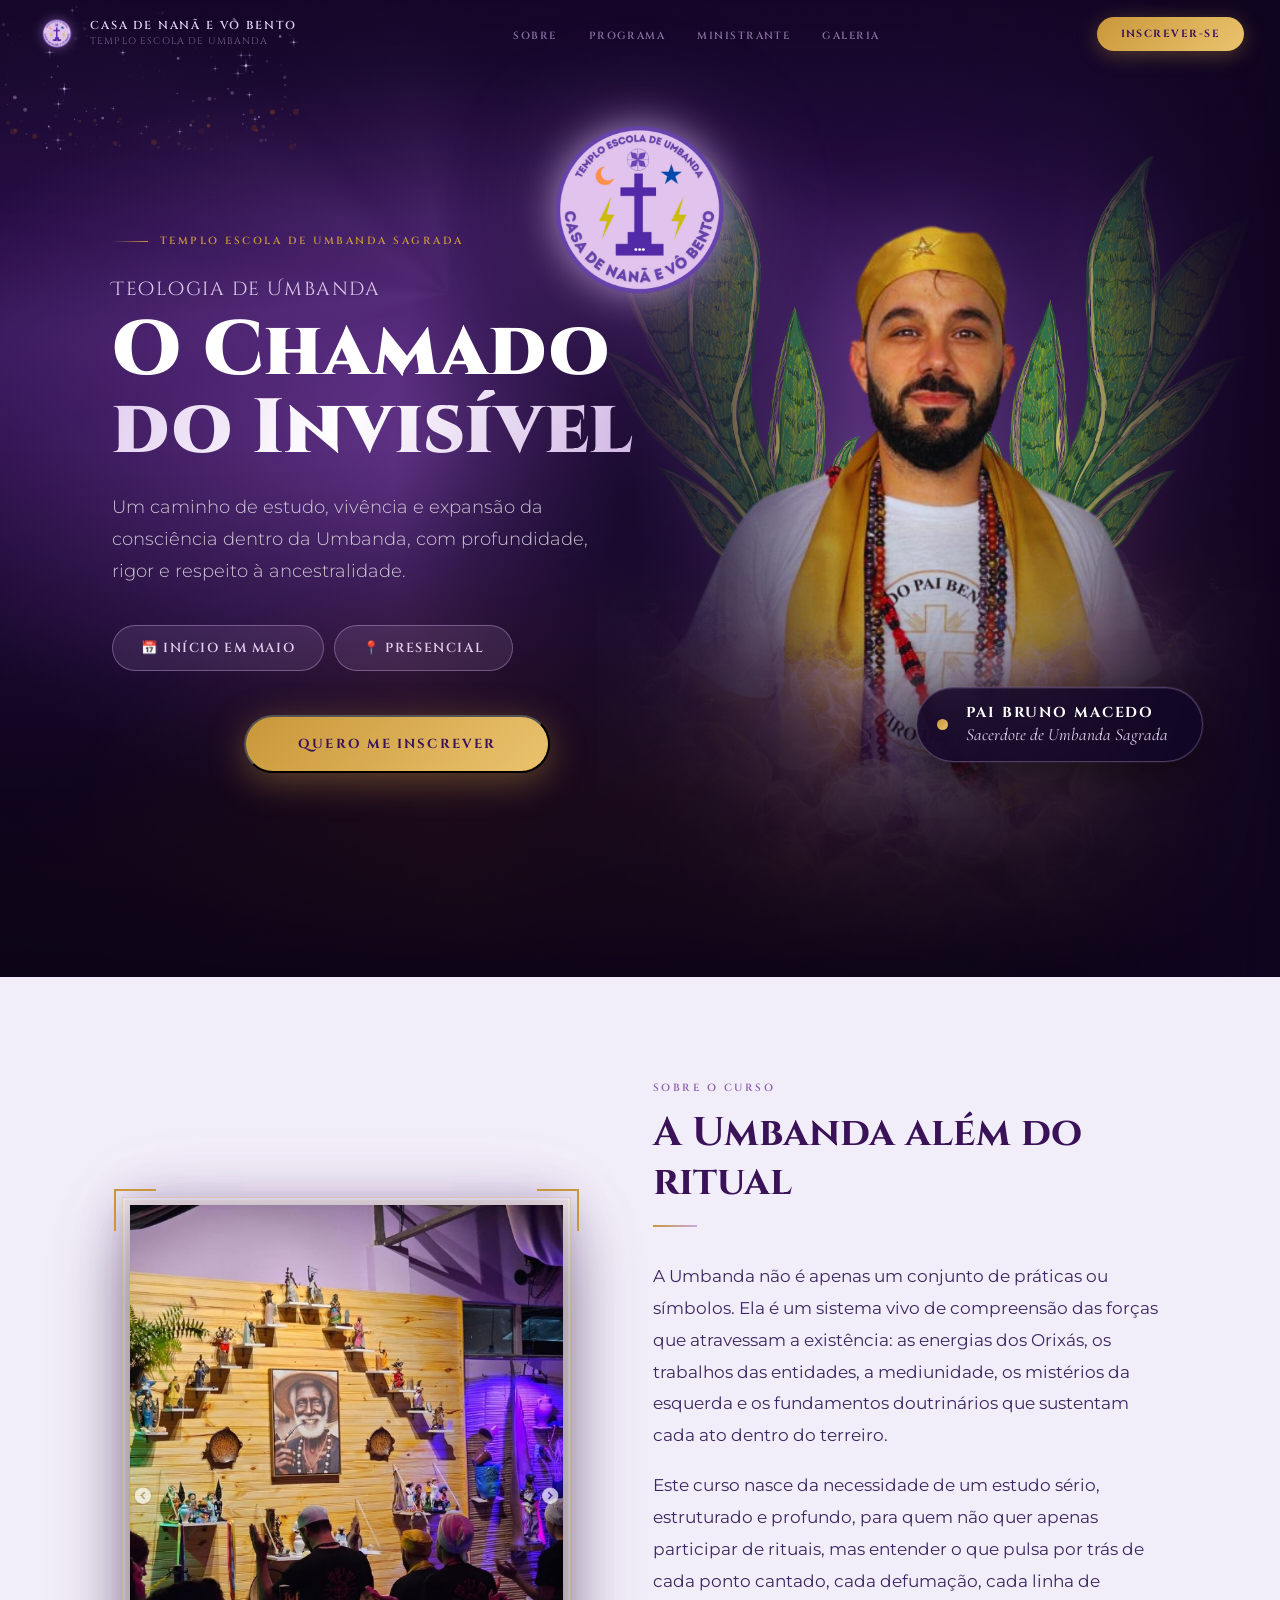
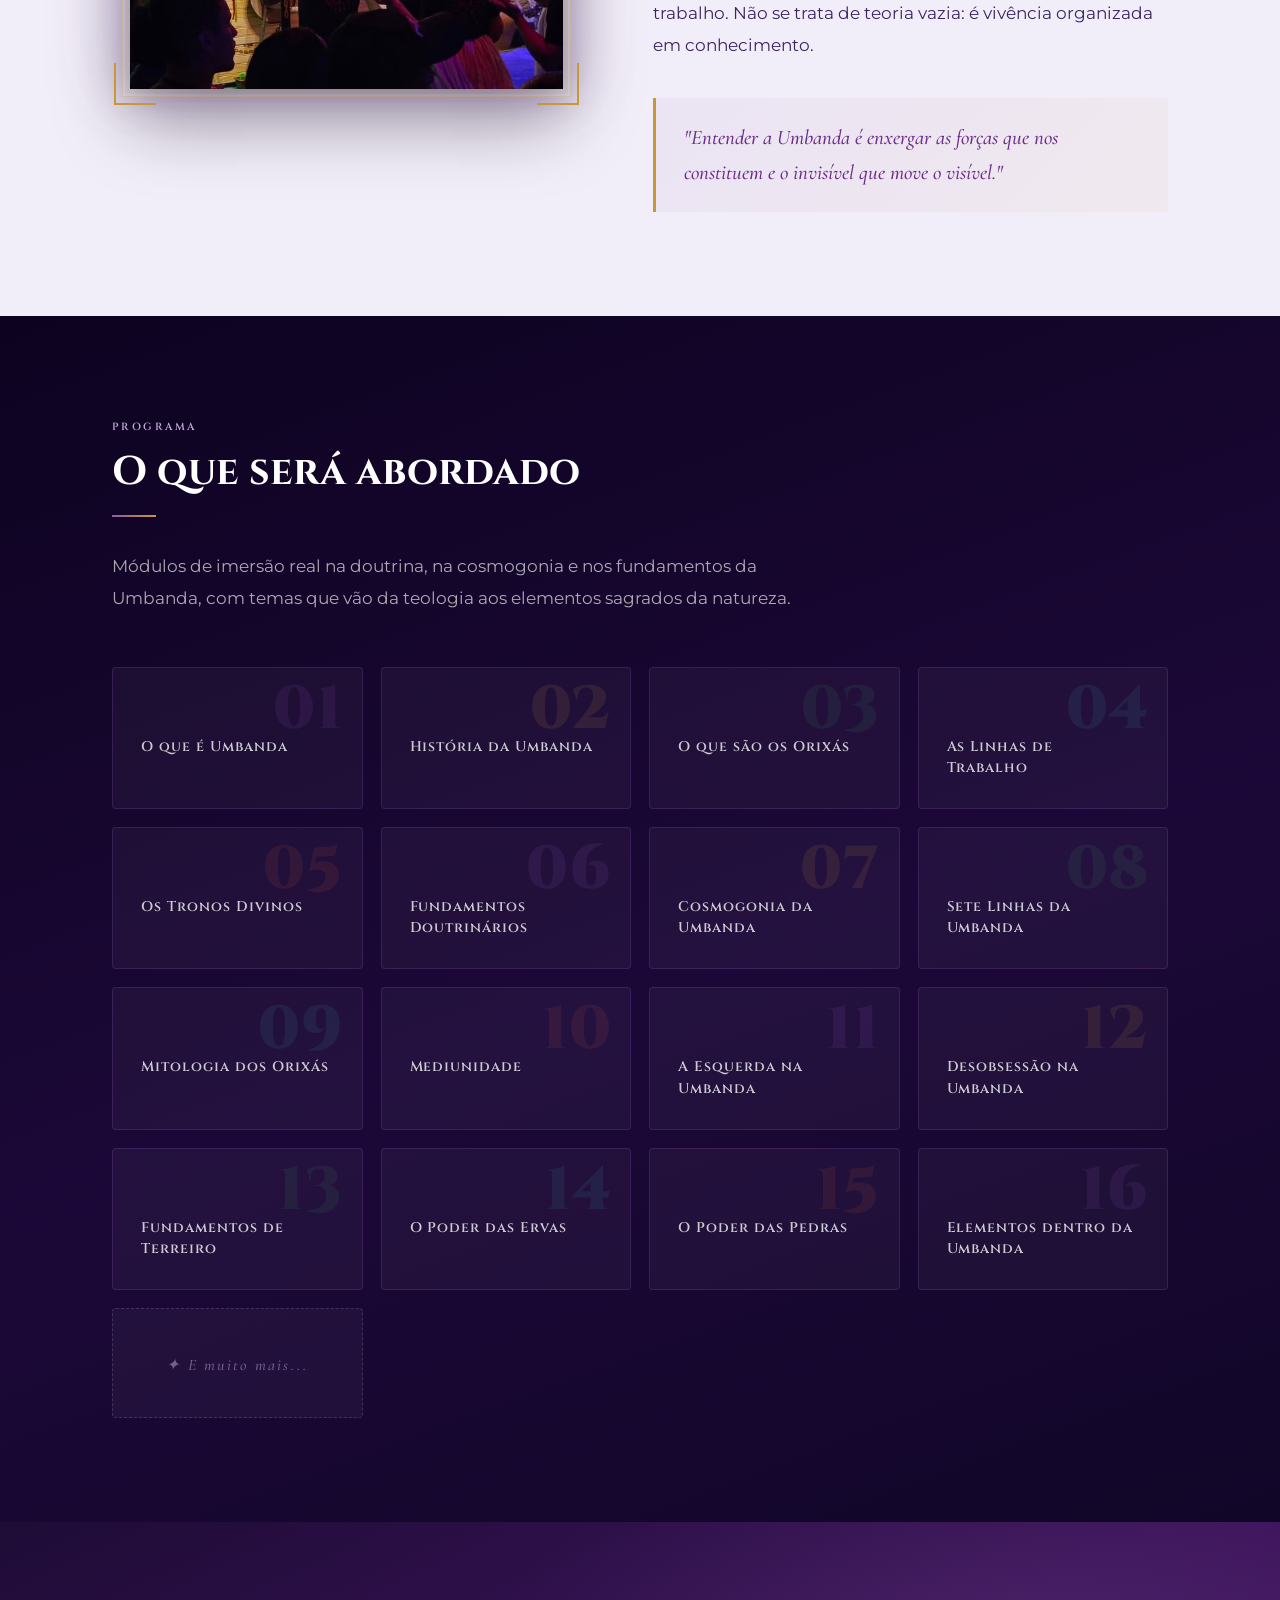
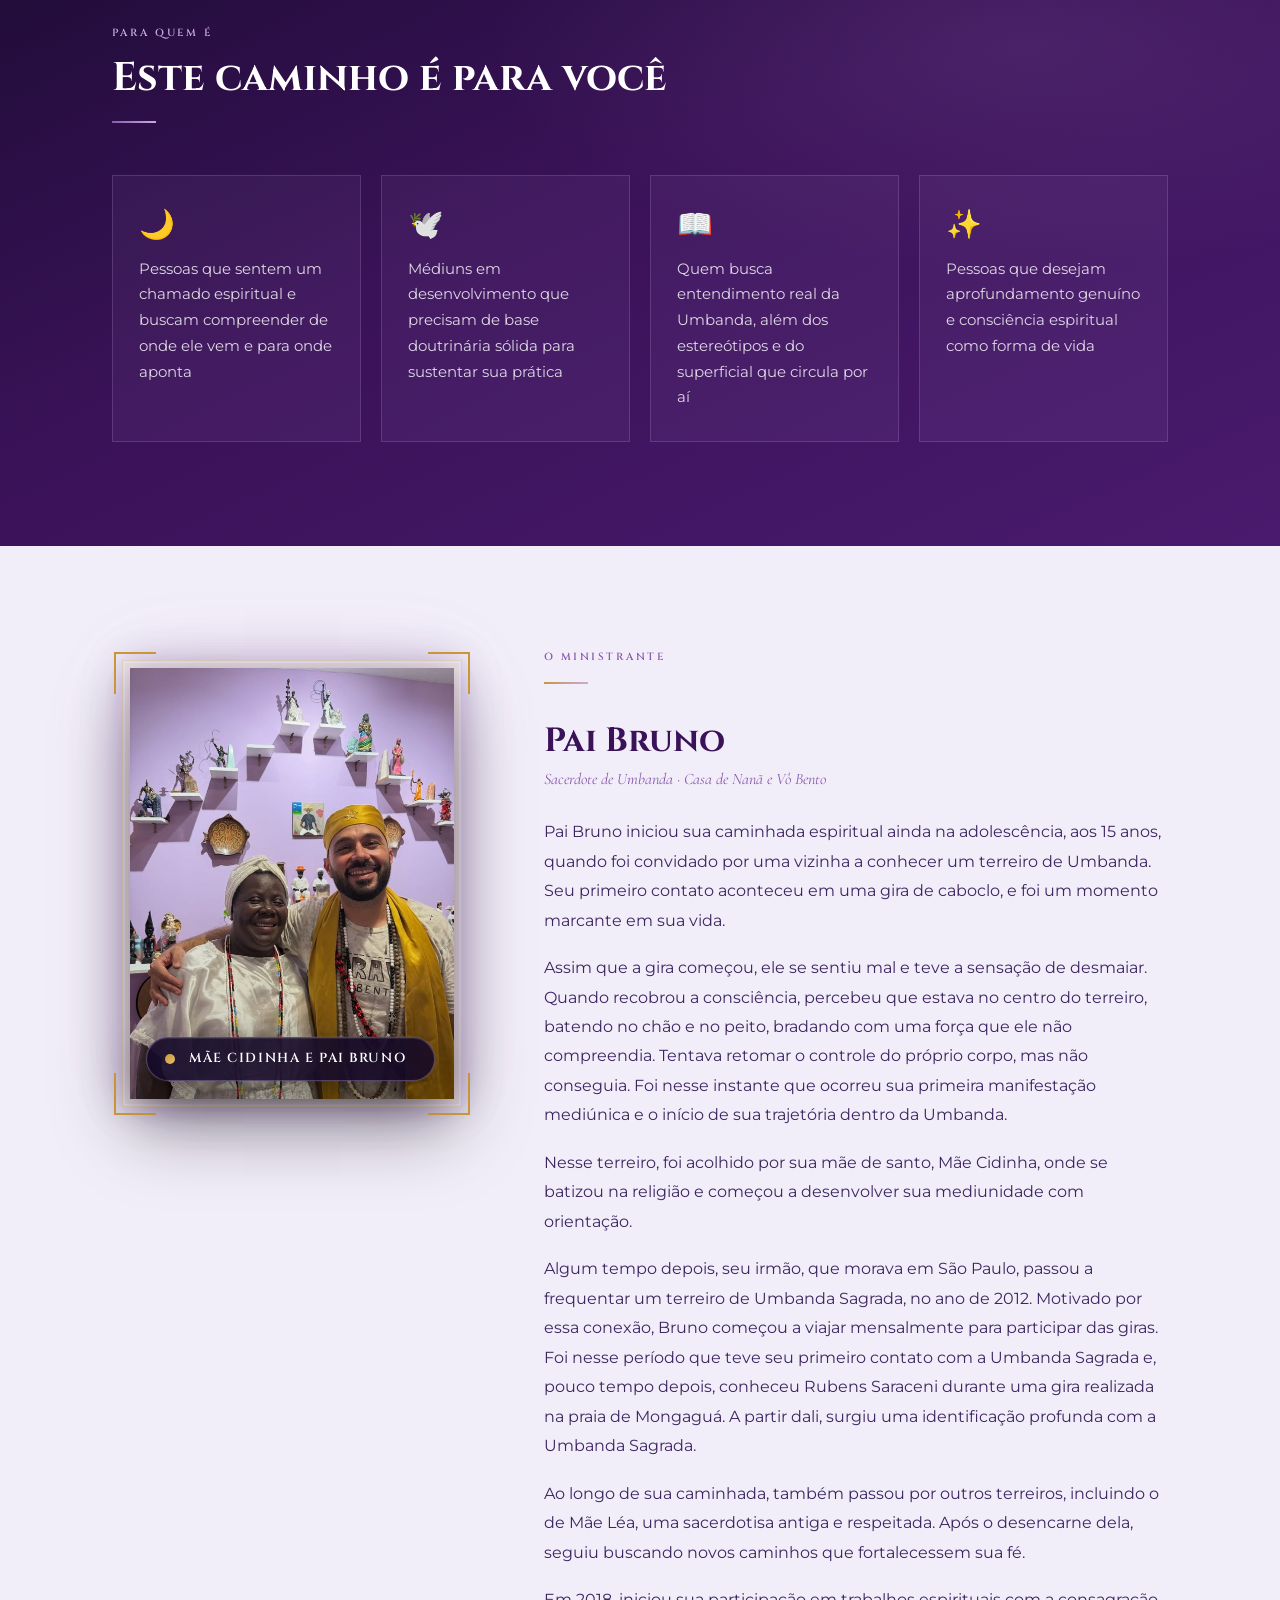
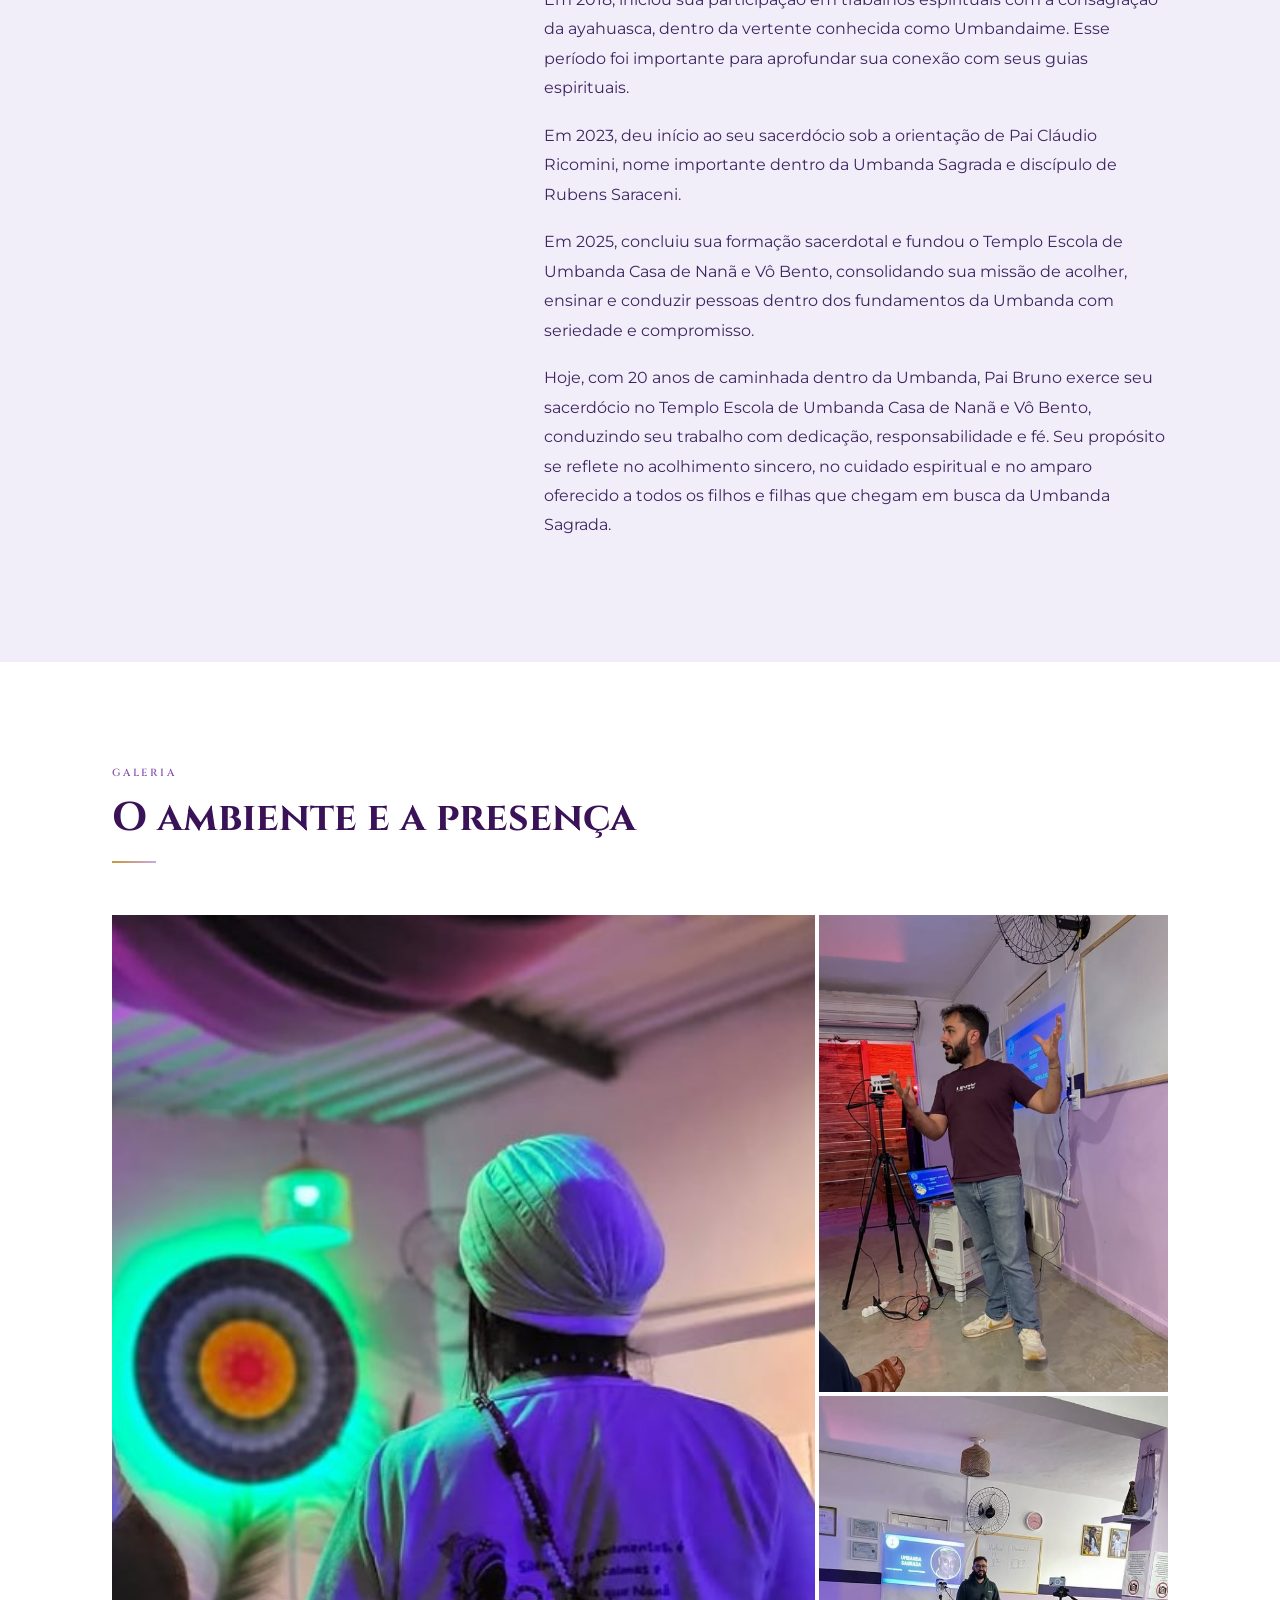
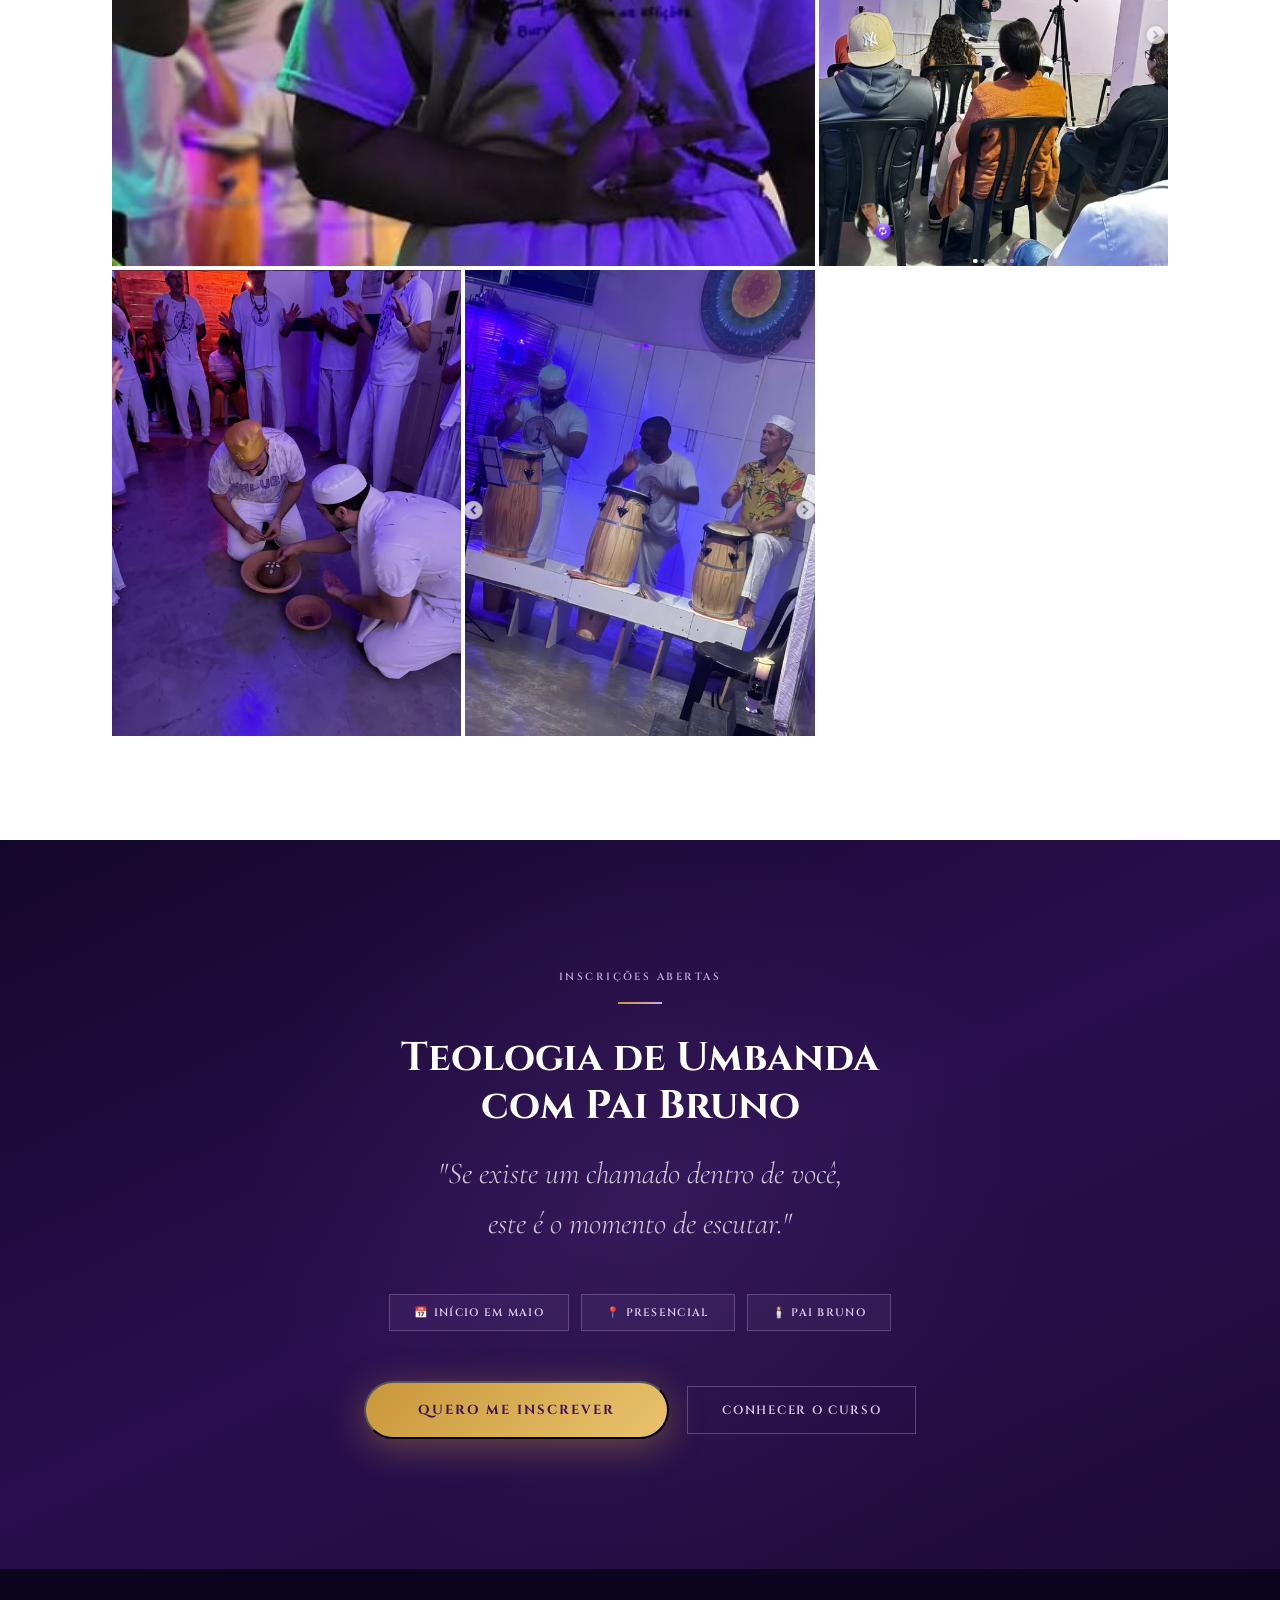
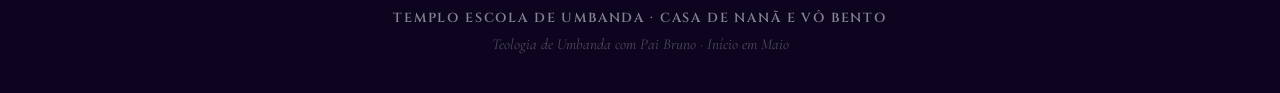
==== commit 452ab94f: "Adiciona favicon estrela de 7 pontas Umbanda" ====
--- a/index.html
+++ b/index.html
@@ -6,6 +6,8 @@
   <title>Teologia de Umbanda com Pai Bruno</title>
   <link rel="preconnect" href="https://fonts.googleapis.com" />
   <link rel="preconnect" href="https://fonts.gstatic.com" crossorigin />
+  <link rel="icon" type="image/svg+xml" href="favicon.svg" />
+  <link rel="shortcut icon" href="favicon.svg" />
   <link href="https://fonts.googleapis.com/css2?family=Cinzel:wght@400;600;700;900&family=Cinzel+Decorative:wght@400;700&family=Cormorant+Garamond:ital,wght@0,300;0,400;0,500;0,600;1,300;1,400;1,500&family=Montserrat:wght@300;400;500;600&display=swap" rel="stylesheet" />
   <style>
     *, *::before, *::after { box-sizing: border-box; margin: 0; padding: 0; }
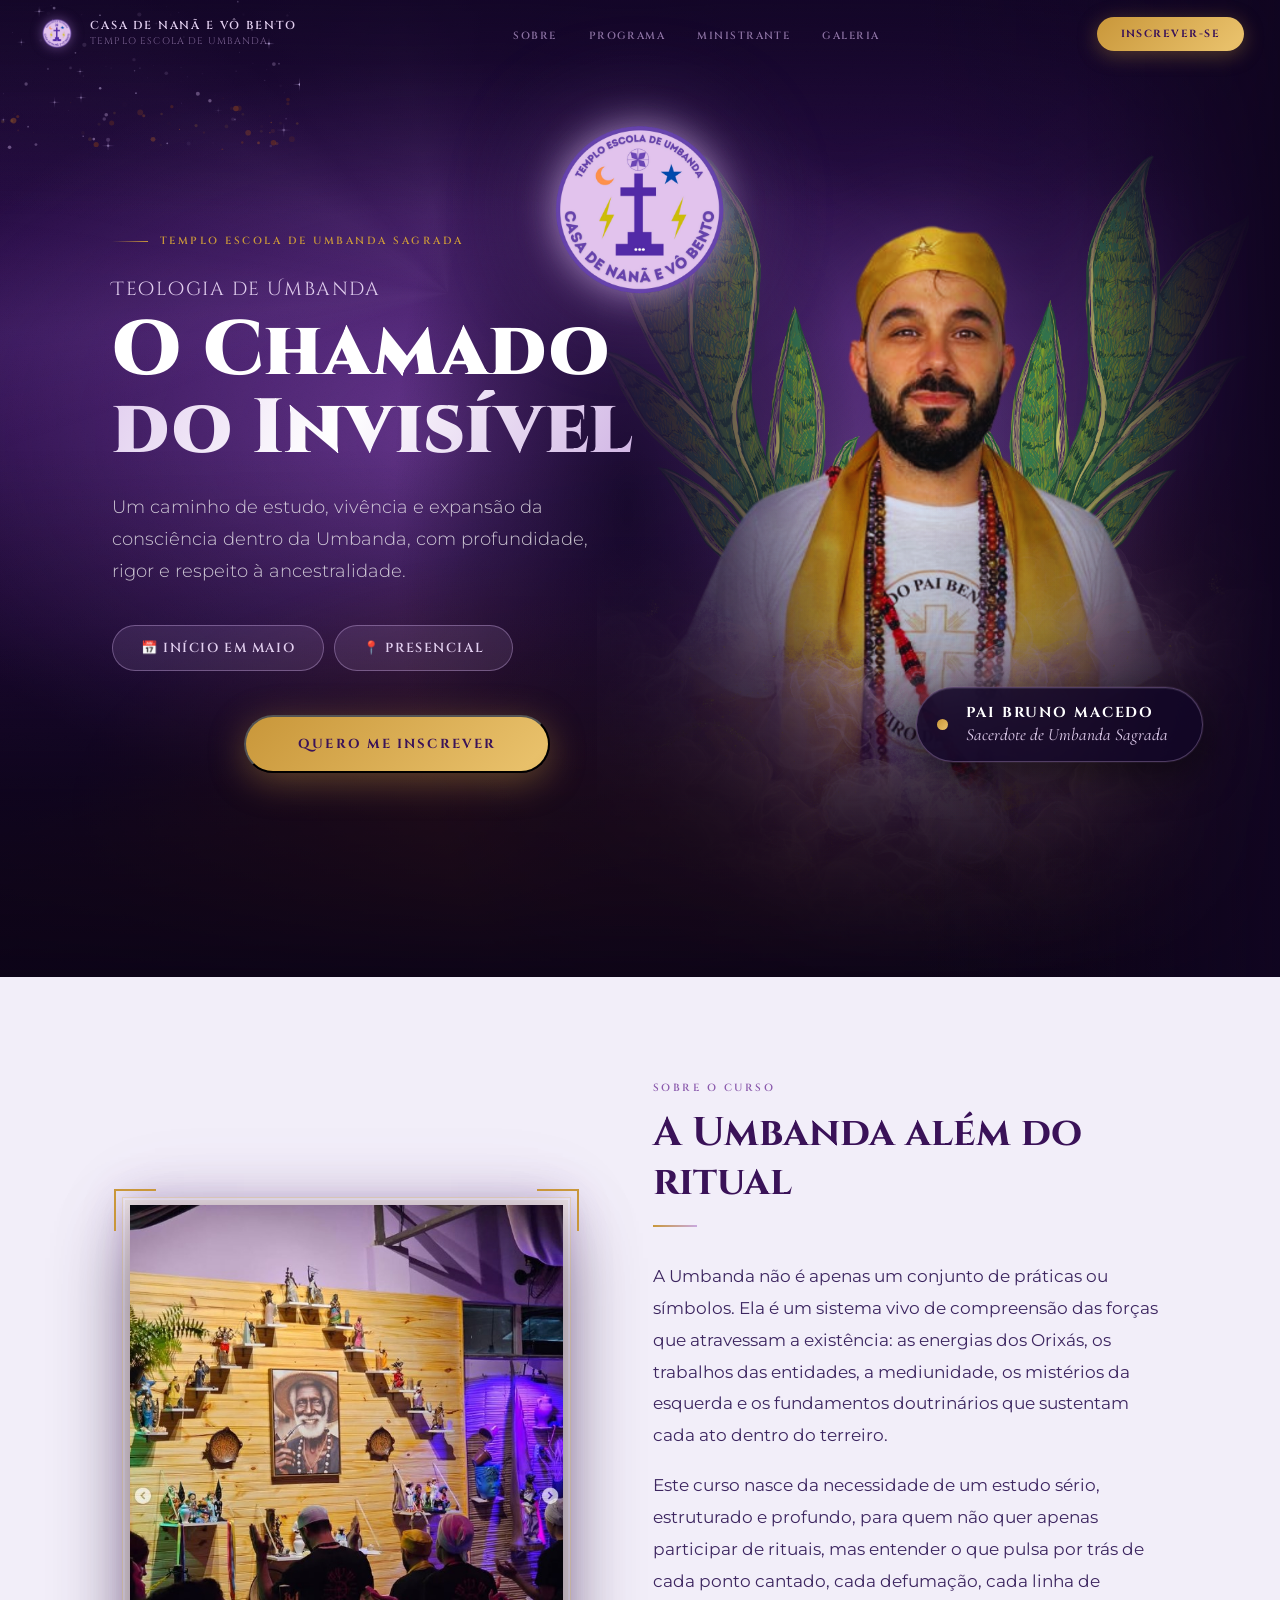
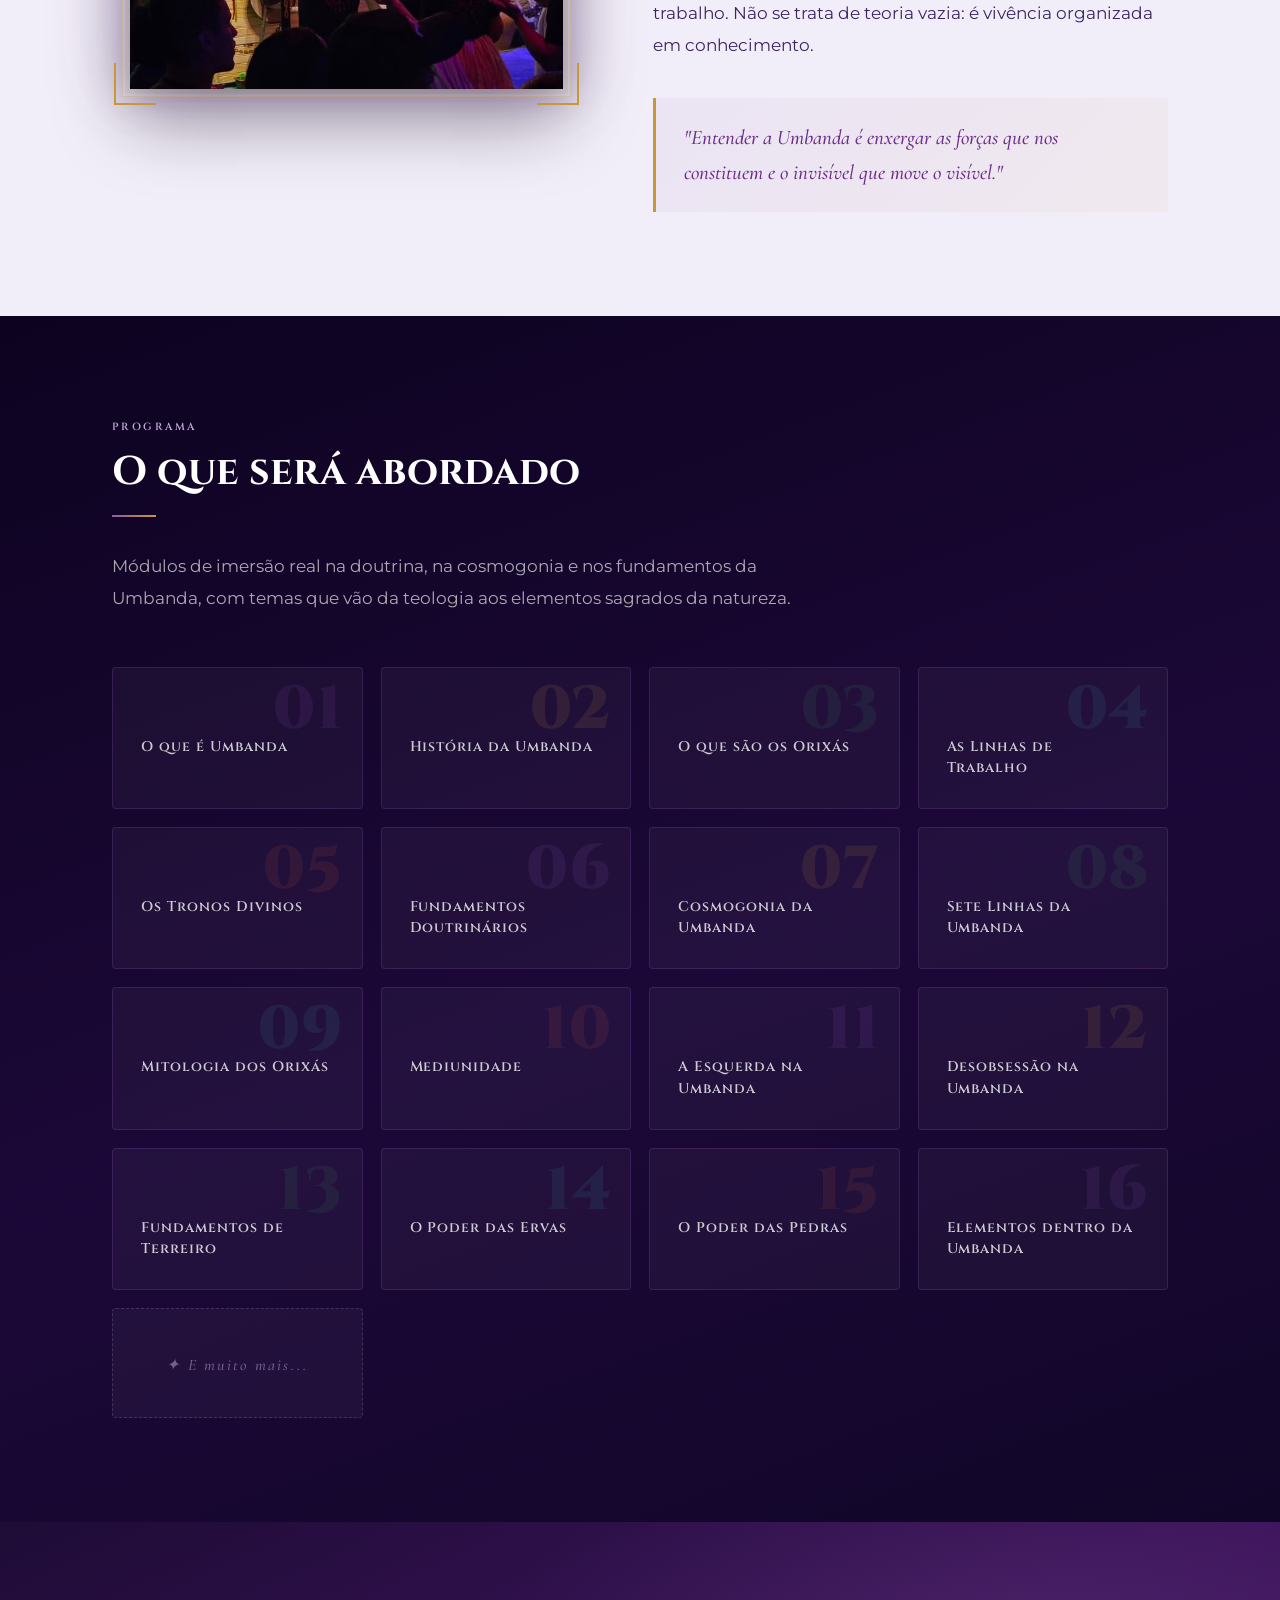
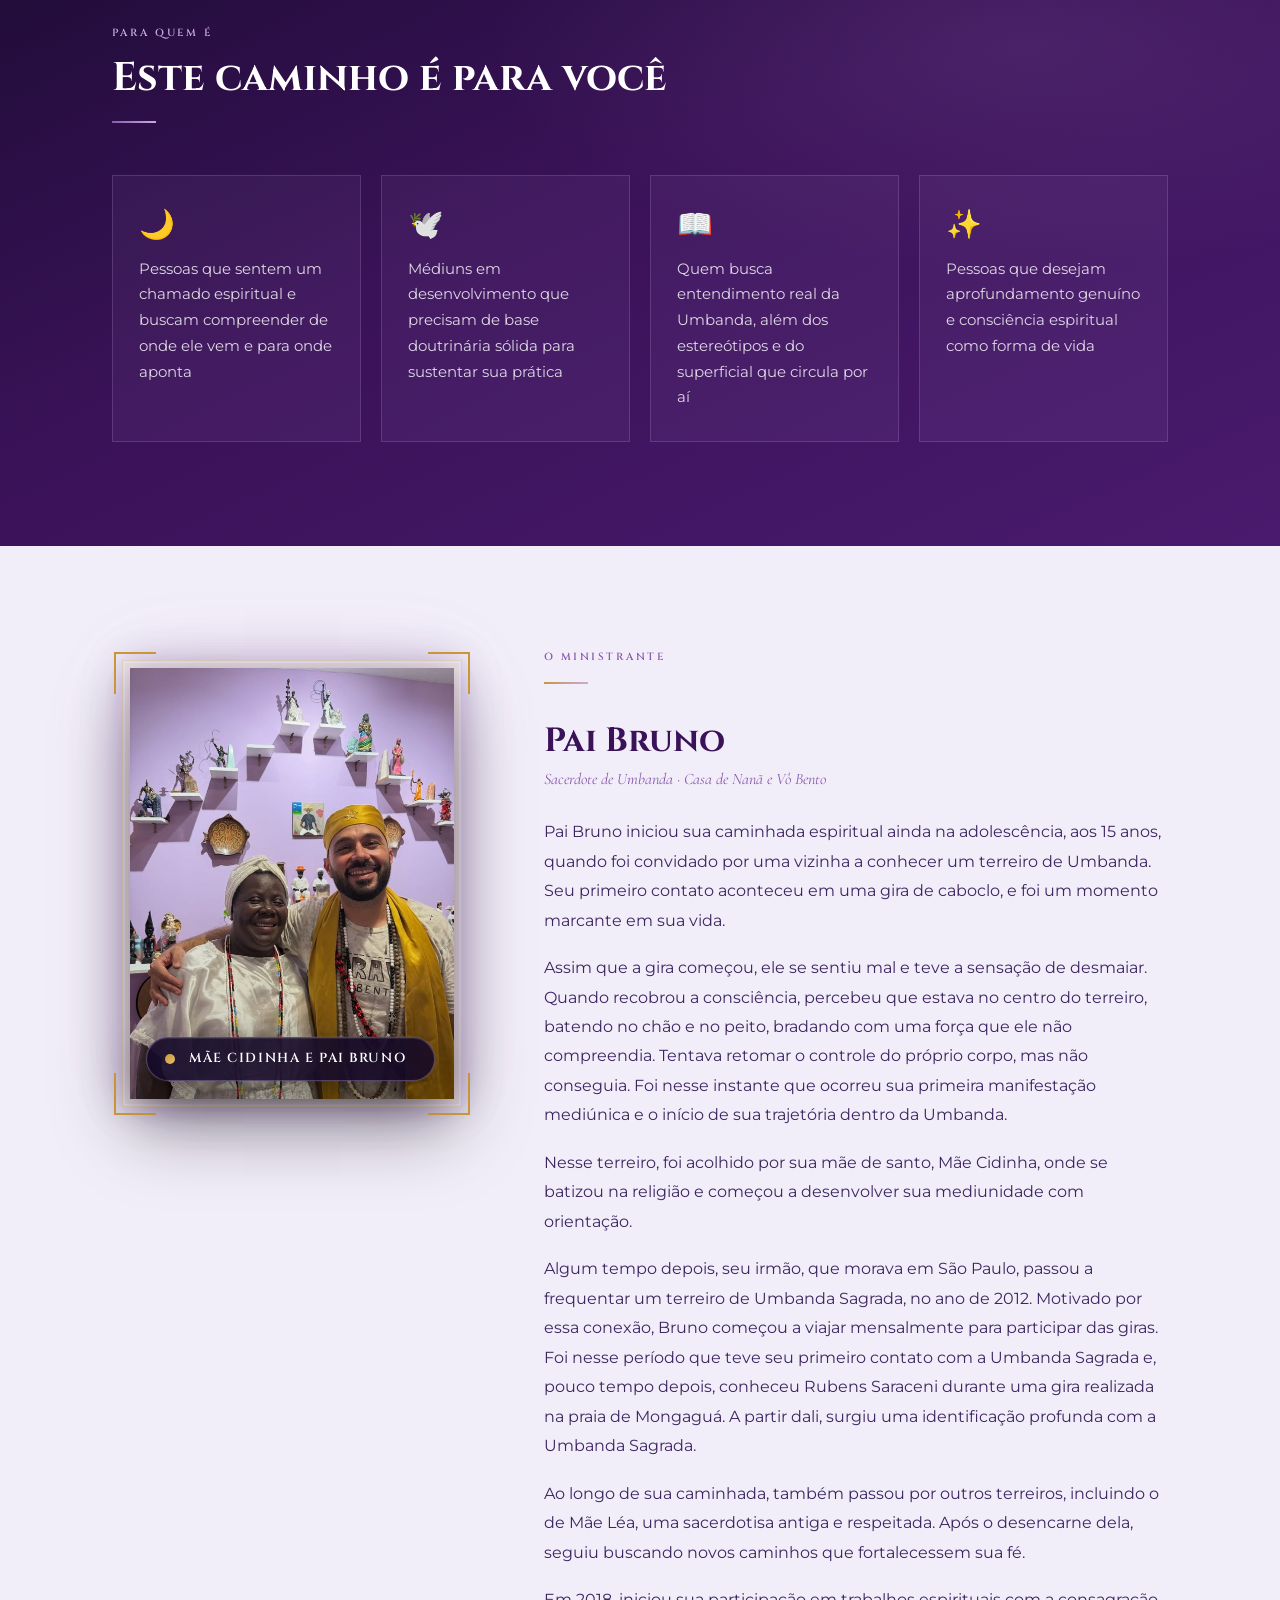
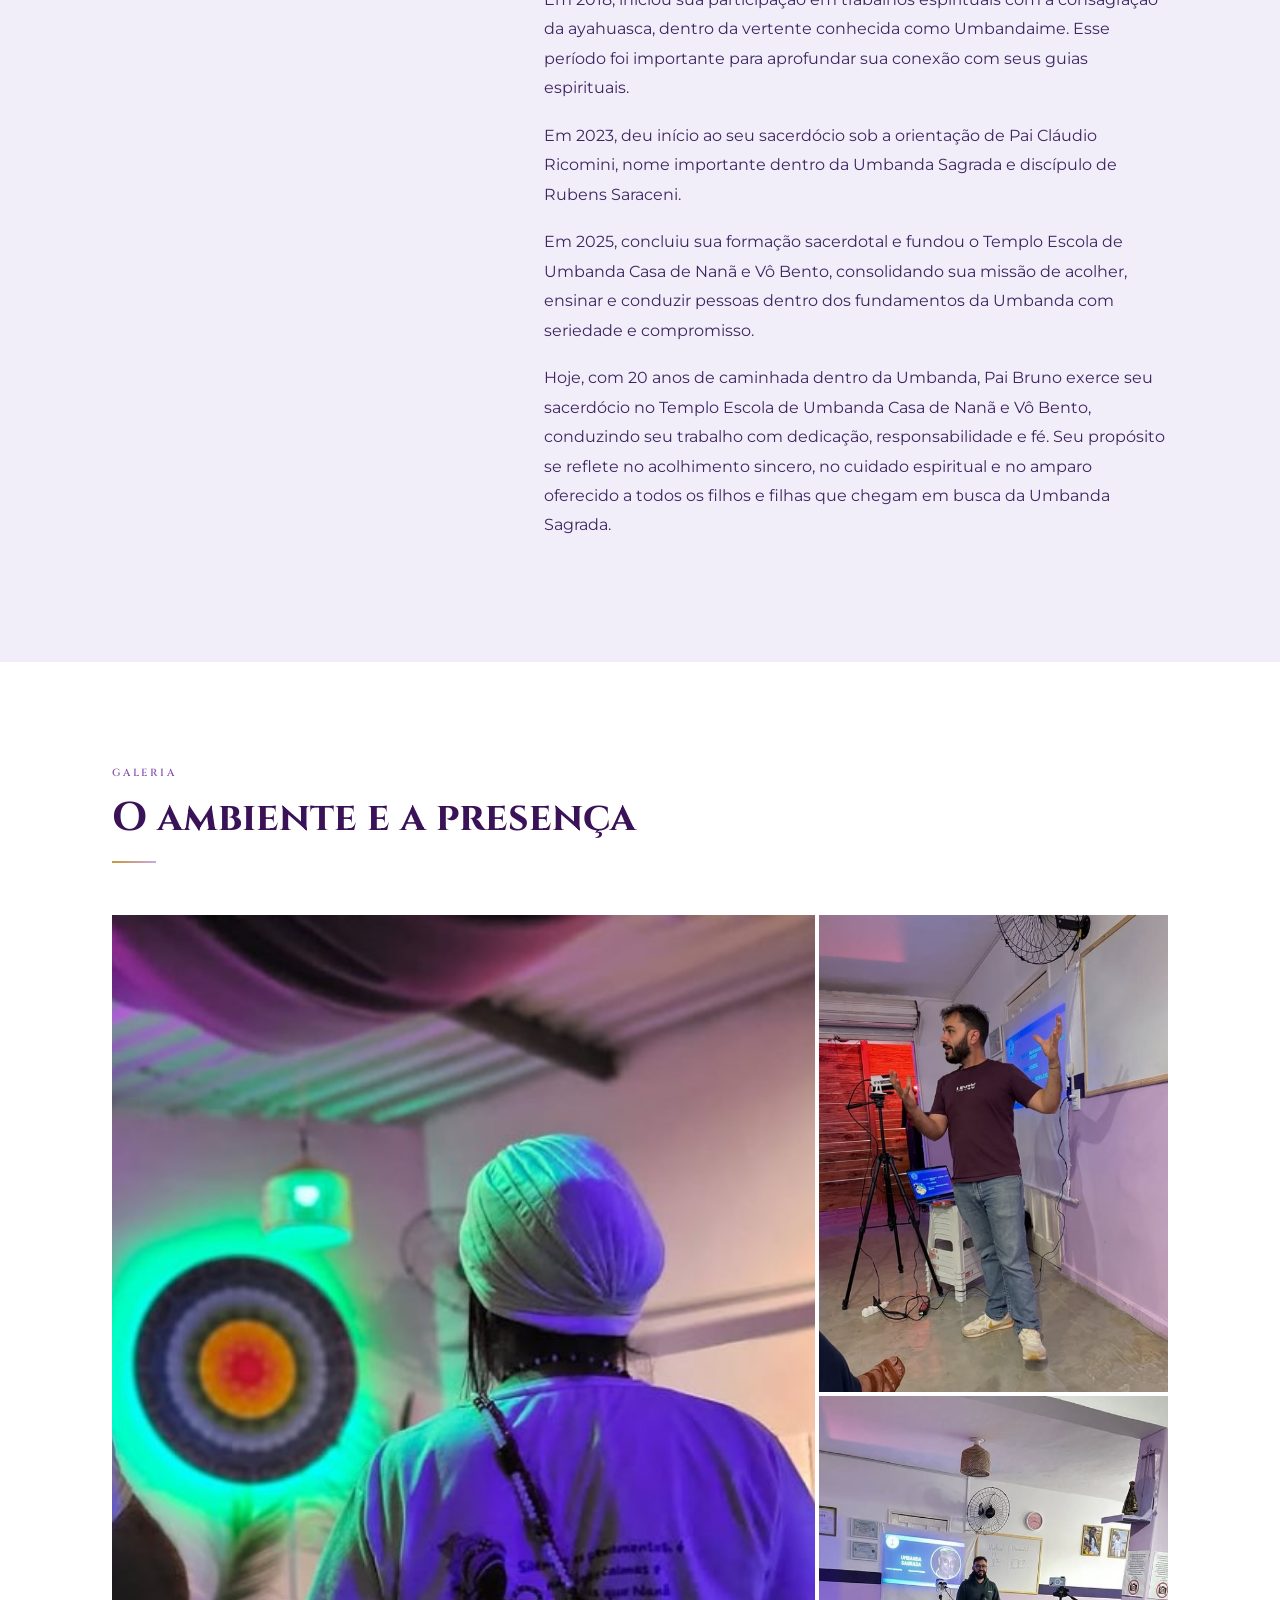
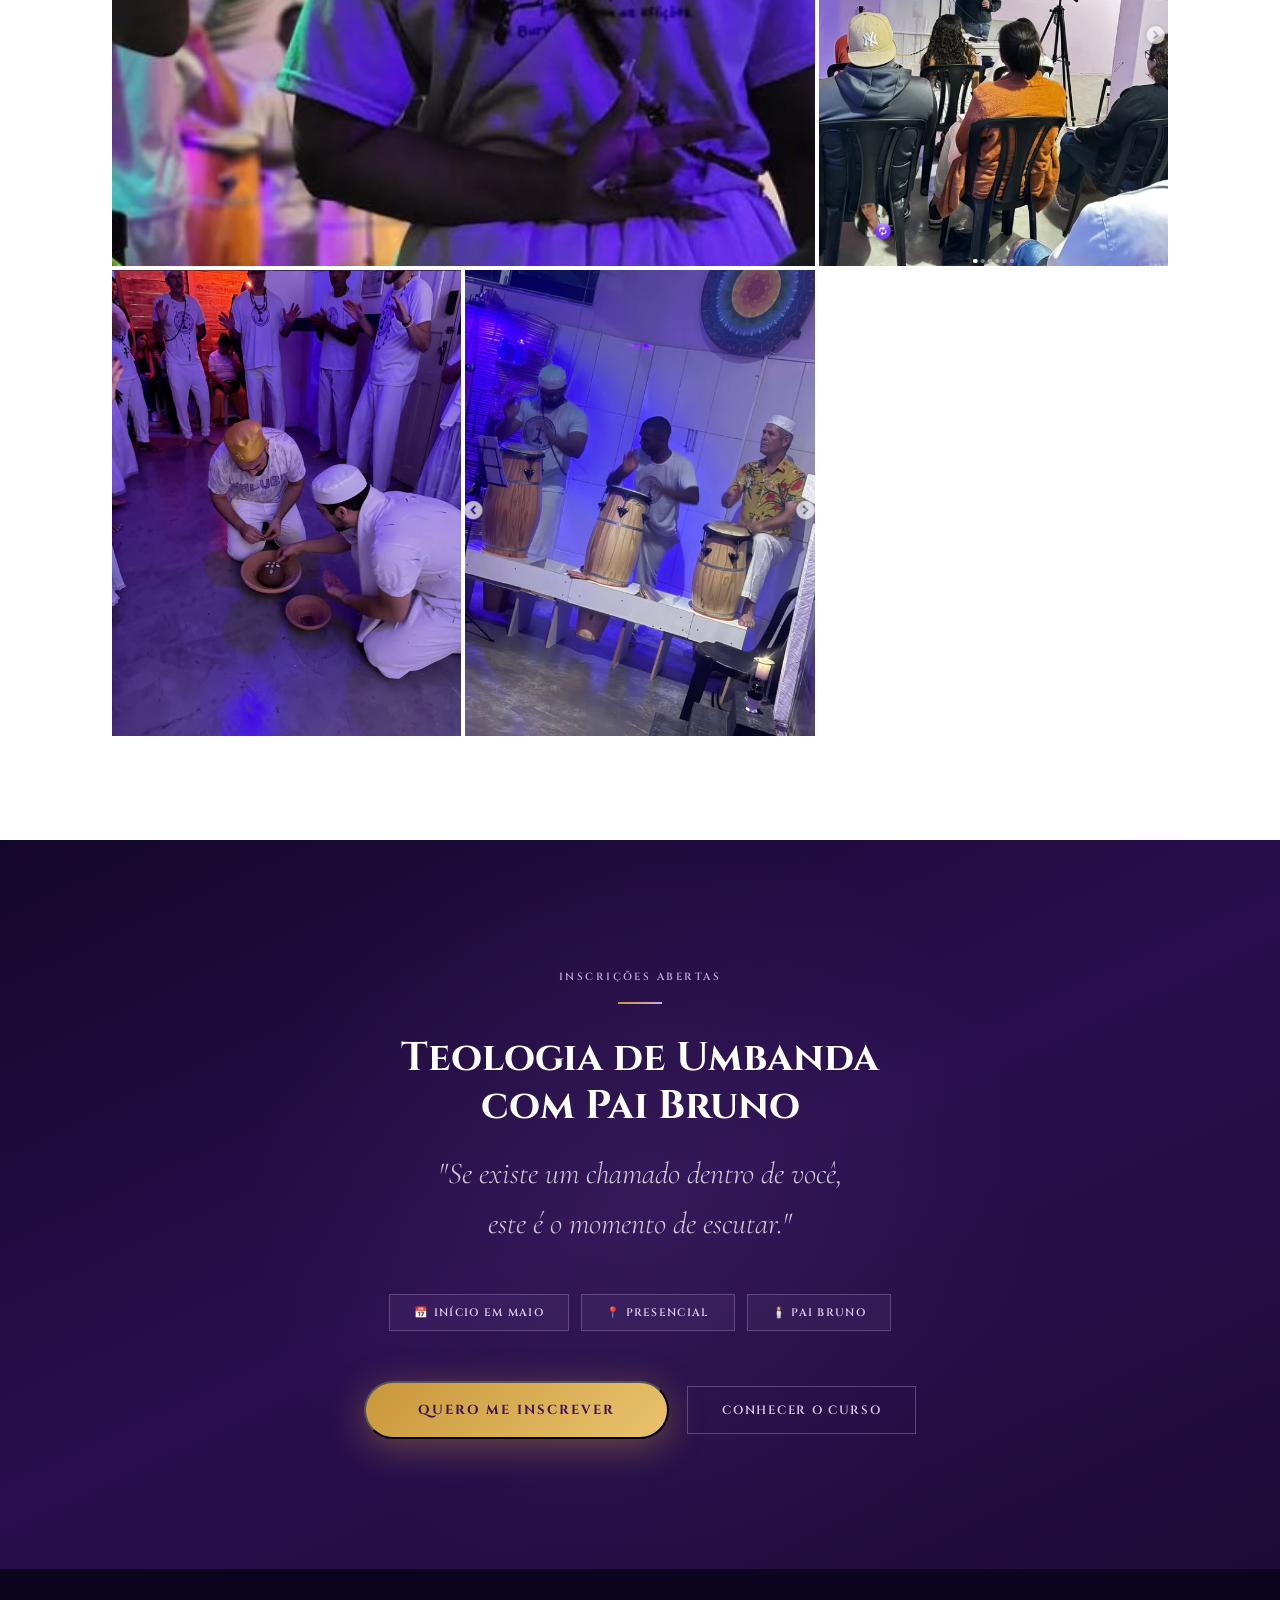
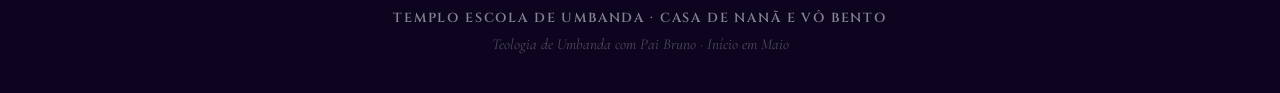
==== commit fd357d6e: "Refactor responsivo completo para smartphones - Oculta nav-cta no mobile (≤900px) — era a causa do h" ====
--- a/index.html
+++ b/index.html
@@ -1168,34 +1168,26 @@
     .modal-form-body { transition: opacity .3s; }
     .modal-form-body.hide { opacity: 0; pointer-events: none; }
 
-    @media (max-width: 600px) {
-      .modal { padding: 40px 24px 34px; }
-      .modal-title { font-size: 1.2rem; }
-    }
-
     /* ══════════════════════════════
        RESPONSIVE — TABLET (≤ 900px)
     ══════════════════════════════ */
     @media (max-width: 900px) {
+      /* NAV: só logo + hamburger — sem links e sem CTA */
       nav { padding: 0 20px; }
-      .nav-links { display: none; }
+      .nav-links   { display: none; }
+      .nav-cta     { display: none; }   /* estava embolando o header */
       .nav-hamburger { display: flex; }
       .nav-brand span { display: none; }
 
-      #hero { min-height: auto; padding-bottom: 0; flex-direction: column; }
-      .hero-photo-col {
-        position: relative; width: 100%; right: auto; top: auto; bottom: auto;
-        justify-content: center;
-      }
-      .hero-photo-col img { max-height: 480px; width: auto; max-width: 90%; }
-      .hero-content { width: 100%; max-width: 100%; padding-bottom: 32px; }
-      .hero-logo { top: 80px; }
-
-      .sobre-grid, .ministrante-grid { grid-template-columns: 1fr; gap: 48px; }
-      .ministrante-photo { position: relative; top: auto; max-width: 340px; margin: 0 auto 40px; }
-
+      /* GRIDS */
+      .sobre-grid        { grid-template-columns: 1fr; gap: 48px; }
+      .ministrante-grid  { grid-template-columns: 1fr; gap: 48px; }
+      .ministrante-photo { position: relative; top: auto; max-width: 360px; margin: 0 auto 40px; }
+
+      /* GALERIA */
       .gallery-grid { grid-template-columns: 1fr 1fr; }
-      .gallery-item:first-child { grid-column: span 2; }
+      .gallery-item:first-child { grid-column: span 2; min-height: 340px; }
+      .gallery-item { min-height: 200px; }
     }
 
     /* ══════════════════════════════
@@ -1203,98 +1195,137 @@
     ══════════════════════════════ */
     @media (max-width: 600px) {
       .container { padding: 0 18px; }
-      section { padding: 64px 0; }
+      section    { padding: 64px 0; }
 
       /* ── NAV ── */
       nav { height: 58px; padding: 0 16px; }
-      .nav-logo-img { width: 34px; height: 34px; }
-
-      /* ── HERO ── */
-      #hero { padding-top: 0; }
+      nav.scrolled { height: 54px; }
+      .nav-logo-img { width: 32px; height: 32px; }
+      .nav-brand {
+        font-size: .65rem;
+        max-width: 160px;
+        white-space: nowrap;
+        overflow: hidden;
+        text-overflow: ellipsis;
+      }
+
+      /* ── HERO: layout em coluna ── */
+      #hero {
+        flex-direction: column;
+        align-items: center;
+        min-height: auto;
+        padding-top: 58px;          /* limpa a navbar fixa */
+      }
+      /* Foto ocupa a faixa superior, em full-width */
+      .hero-photo-col {
+        position: relative;
+        width: 100%; right: auto; top: auto; bottom: auto;
+        height: 340px; overflow: hidden;
+        justify-content: center; align-items: flex-start;
+        flex-shrink: 0;
+      }
+      .hero-photo-col img {
+        height: 100%; width: auto;
+        max-width: none;
+        margin: 0 auto;
+        display: block;
+      }
+      /* Logo menor centralizado sobre a foto */
       .hero-logo {
-        width: 130px; height: 130px; top: 68px;
+        width: 100px; height: 100px;
+        top: 66px;                  /* 58px nav + 8px */
+        left: 50%;
+        transform: translateX(-50%);
+        animation: none;           /* sem float animado no mobile */
       }
-      .hero-logo img { width: 130px; height: 130px; }
+      .hero-logo img { width: 100px; height: 100px; }
+      /* Badge flutuante abaixo da foto, antes do texto */
+      .hero-badge {
+        position: relative;
+        bottom: auto; right: auto; left: auto;
+        transform: none;
+        margin: 16px auto 0;
+        display: inline-flex;
+        white-space: nowrap;
+        padding: 11px 20px 11px 13px;
+        animation: badge-float 5s ease-in-out infinite;
+      }
+      .hero-badge-name { font-size: .73rem; }
+      .hero-badge-role { font-size: .85rem; }
+      /* Conteúdo textual */
       .hero-content {
-        padding: 220px 0 28px;
+        width: 100%; max-width: 100%;
+        padding: 28px 0 48px;
         text-align: center;
       }
-      .hero-eyebrow { justify-content: center; }
-      .hero-subtitle { font-size: .95rem; margin: 16px 0 28px; }
-      .hero-meta { justify-content: center; }
-      .hero-meta-item { padding: 10px 18px; font-size: .72rem; }
-      .hero-cta-row { flex-direction: column; align-items: center; gap: 12px; }
-      .btn-hero { width: 100%; max-width: 320px; text-align: center; padding: 16px 32px; }
-      .btn-outline { display: block; margin: 0; width: 100%; max-width: 320px; text-align: center; padding: 14px 24px; }
-      .scroll-hint { justify-content: center; }
-      .hero-badge {
-        bottom: 12%; right: auto; left: 50%;
-        transform: translateX(-50%);
-        white-space: nowrap;
-        padding: 12px 22px 12px 14px;
+      .hero-eyebrow    { justify-content: center; }
+      .hero-overline   { font-size: .9rem; }
+      .hero-h1         { font-size: clamp(2.2rem, 9vw, 3rem); }
+      .hero-subtitle   { font-size: .92rem; margin: 14px 0 24px; max-width: 100%; }
+      .hero-meta       { justify-content: center; }
+      .hero-meta-item  { padding: 10px 16px; font-size: .7rem; gap: 7px; }
+      .hero-cta-row    { flex-direction: column; align-items: center; gap: 12px; }
+      .btn-hero        { width: 100%; max-width: 320px; text-align: center; padding: 16px 24px; }
+      .scroll-hint     { justify-content: center; margin-top: 8px; }
+
+      /* ── SOBRE ── */
+      .sobre-grid     { gap: 32px; }
+      .sobre-img-wrap { margin: 14px; }
+      .quote-pull     { padding: 16px 18px; }
+      .quote-pull p   { font-size: 1.08rem; }
+
+      /* ── CARDS / CONTEÚDO ── */
+      .cards-grid { grid-template-columns: 1fr; gap: 14px; margin-top: 36px; }
+
+      /* ── PÚBLICO ── */
+      .publico-grid { grid-template-columns: 1fr; gap: 14px; margin-top: 36px; }
+
+      /* ── MINISTRANTE ── */
+      .ministrante-grid  { gap: 28px; }
+      .ministrante-photo { max-width: 280px; margin: 14px auto 44px; }
+      .ministrante-badge { font-size: .7rem; padding: 10px 16px 10px 12px; }
+      .ministrante-name  { font-size: 1.55rem; }
+
+      /* ── GALERIA ── */
+      .gallery-grid { grid-template-columns: 1fr; gap: 4px; margin-top: 32px; }
+      .gallery-item:first-child { grid-column: auto; grid-row: auto; min-height: 260px; }
+      .gallery-item { min-height: 210px; }
+
+      /* ── CTA FINAL ── */
+      #cta-final     { padding: 72px 18px; }
+      .cta-quote     { font-size: 1.18rem; margin-bottom: 28px; }
+      .cta-meta      { gap: 8px; margin-bottom: 32px; }
+      .cta-meta-item { font-size: .62rem; padding: 9px 16px; }
+      .btn-outline   {
+        display: block; margin: 12px auto 0;
+        width: 100%; max-width: 320px;
+        text-align: center; padding: 14px 24px;
       }
-      .hero-badge-name { font-size: .75rem; }
-      .hero-badge-role { font-size: .88rem; }
-
-      /* ── SOBRE ── */
-      .sobre-grid { gap: 32px; }
-      .sobre-img-wrap { margin: 14px; }
-      .quote-pull { padding: 16px 18px; }
-      .quote-pull p { font-size: 1.1rem; }
-
-      /* ── CARDS / CONTEÚDO ── */
-      .cards-grid {
-        grid-template-columns: 1fr;
-        gap: 14px; margin-top: 36px;
-      }
-
-      /* ── PÚBLICO ── */
-      .publico-grid {
-        grid-template-columns: 1fr;
-        gap: 14px; margin-top: 36px;
-      }
-
-      /* ── MINISTRANTE ── */
-      .ministrante-grid { gap: 32px; }
-      .ministrante-photo { max-width: 100%; margin: 14px auto 50px; }
-      .ministrante-badge {
-        font-size: .72rem;
-        padding: 10px 18px 10px 12px;
-      }
-      .ministrante-name { font-size: 1.6rem; }
-
-      /* ── GALERIA ── */
-      .gallery-grid {
-        grid-template-columns: 1fr;
-        gap: 4px; margin-top: 32px;
-      }
-      .gallery-item:first-child {
-        grid-column: auto; grid-row: auto;
-        min-height: 280px;
-      }
-      .gallery-item { min-height: 220px; }
-
-      /* ── CTA FINAL ── */
-      #cta-final { padding: 80px 18px; }
-      .cta-quote { font-size: 1.2rem; margin-bottom: 32px; }
-      .cta-meta { gap: 8px; margin-bottom: 36px; }
-      .cta-meta-item { font-size: .62rem; padding: 9px 16px; }
+
+      /* ── MODAL ── */
+      .modal { padding: 40px 22px 32px; }
+      .modal-title { font-size: 1.18rem; }
 
       /* ── FOOTER ── */
-      footer { padding: 30px 16px; }
-      .footer-name { font-size: .72rem; }
+      footer      { padding: 28px 16px; }
+      .footer-name { font-size: .7rem; }
     }
 
     /* ══════════════════════════════
-       RESPONSIVE — SMALL (≤ 380px)
+       RESPONSIVE — SMALL (≤ 400px)
     ══════════════════════════════ */
-    @media (max-width: 380px) {
-      .hero-logo { width: 110px; height: 110px; top: 62px; }
-      .hero-logo img { width: 110px; height: 110px; }
-      .hero-content { padding-top: 190px; }
-      .hero-h1 { font-size: 2.2rem; }
+    @media (max-width: 400px) {
+      .nav-brand { display: none; }            /* só ícone no nav */
+      .hero-logo { width: 82px; height: 82px; top: 64px; }
+      .hero-logo img { width: 82px; height: 82px; }
+      .hero-photo-col { height: 280px; }
+      .hero-h1 { font-size: 2rem; }
+      .hero-badge { padding: 9px 15px 9px 10px; gap: 10px; }
+      .hero-badge-name { font-size: .67rem; }
+      .hero-badge-role { font-size: .78rem; }
       .btn-hero, .btn-outline { max-width: 100%; }
-      .ministrante-badge { font-size: .65rem; padding: 9px 14px 9px 10px; }
+      .ministrante-photo { max-width: 240px; }
+      .ministrante-badge { font-size: .63rem; padding: 9px 13px 9px 10px; }
     }
   </style>
 </head>
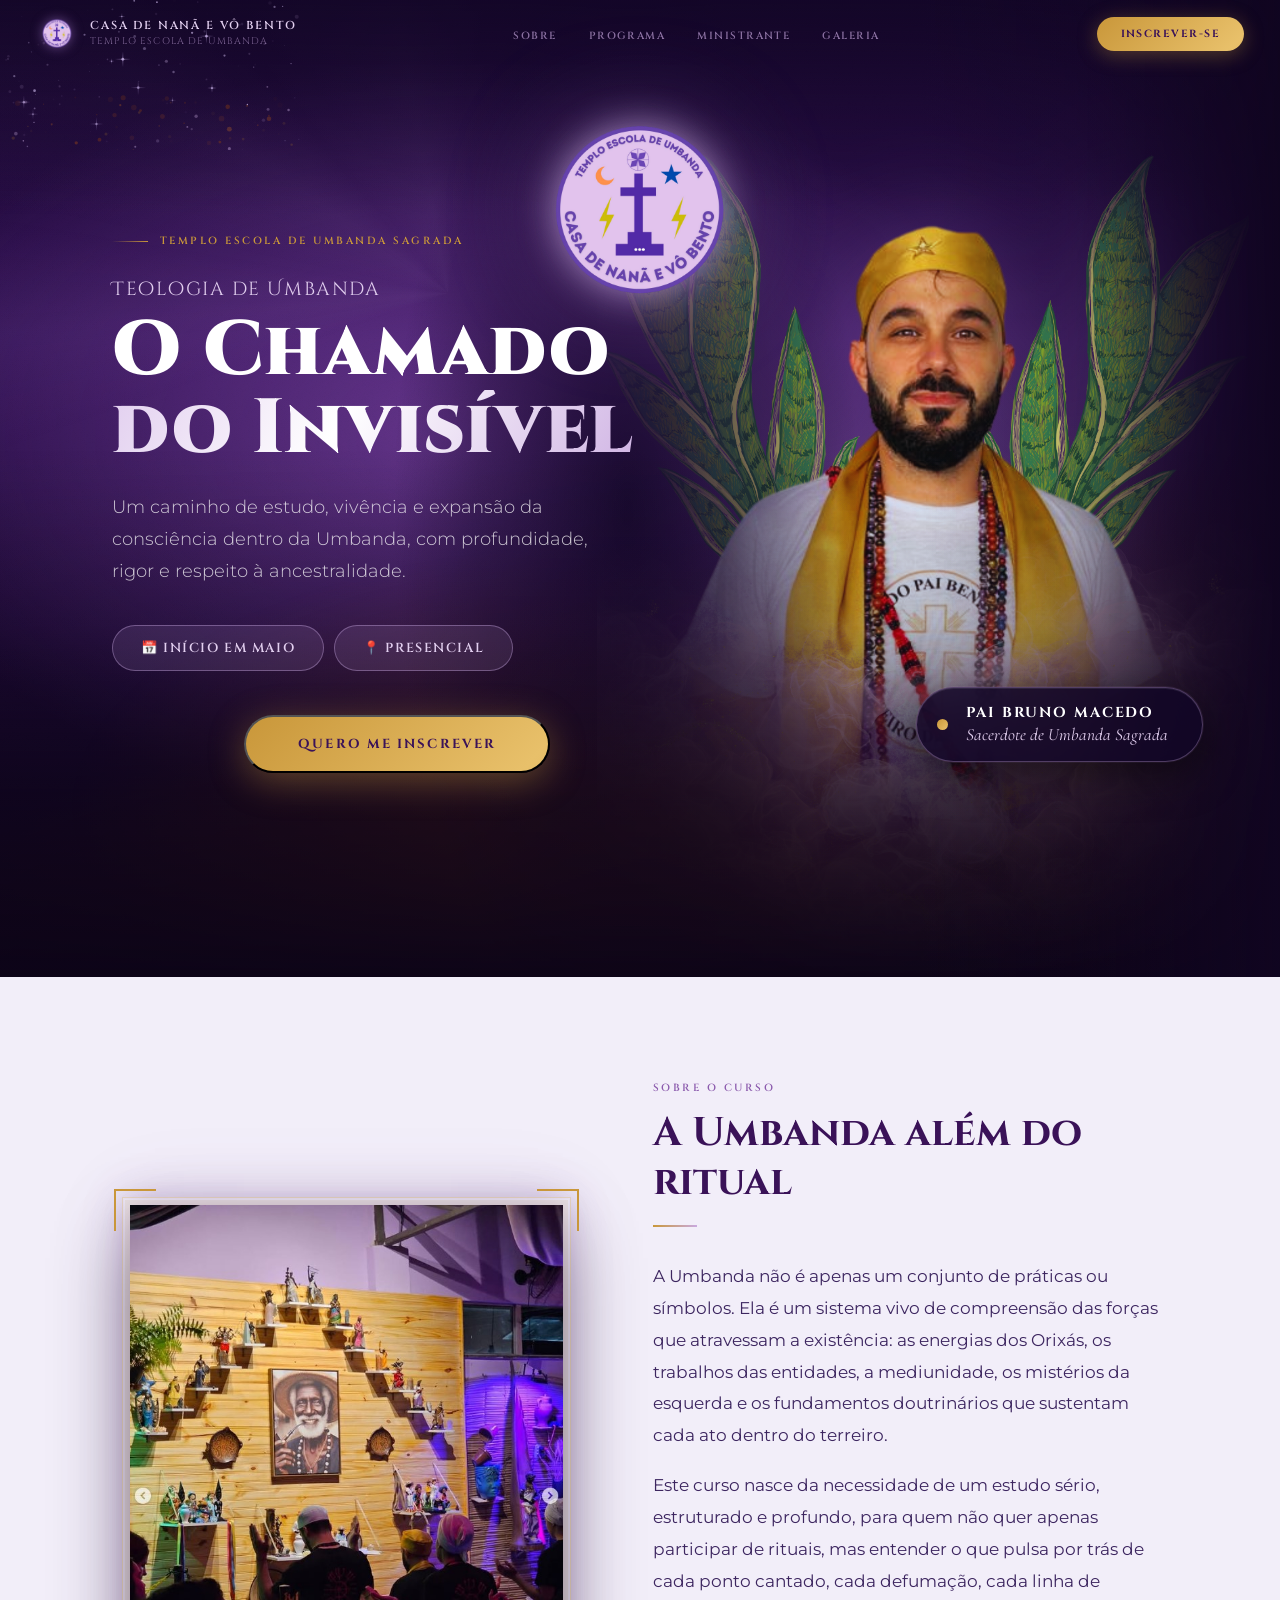
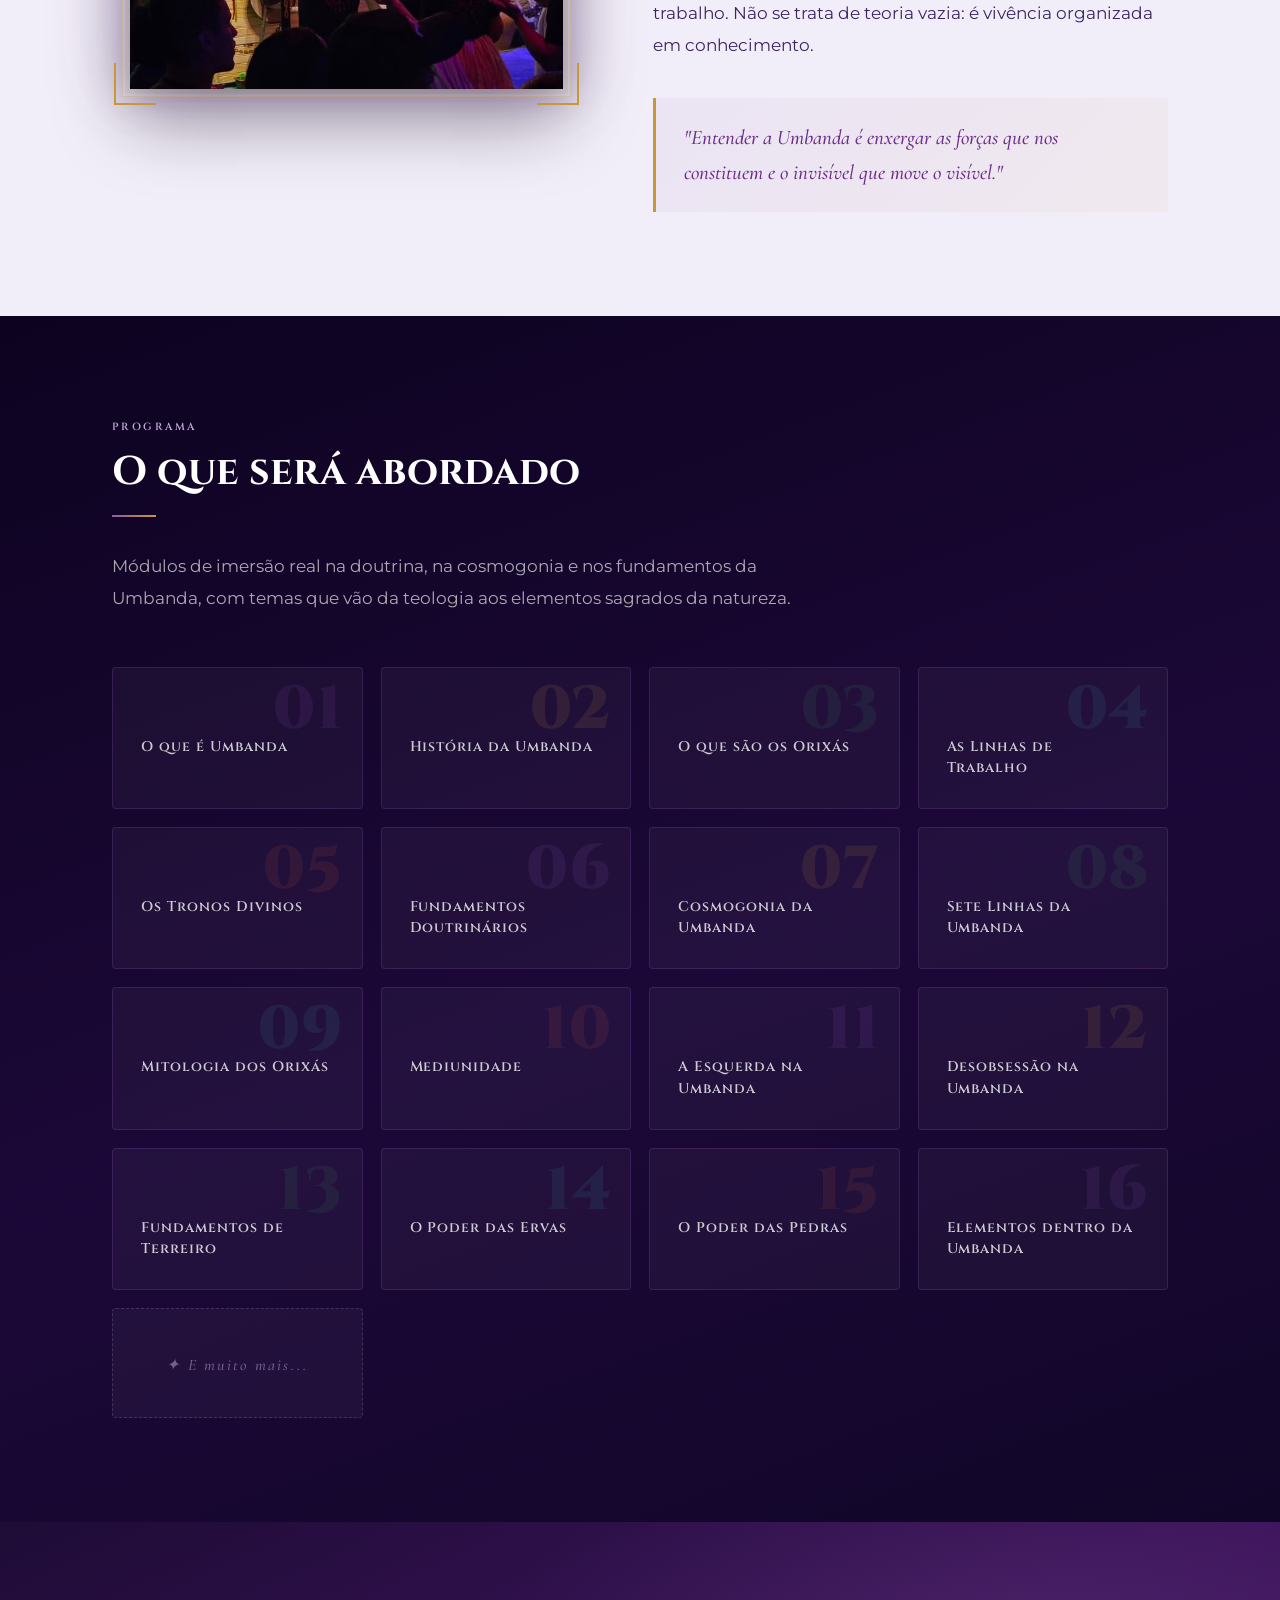
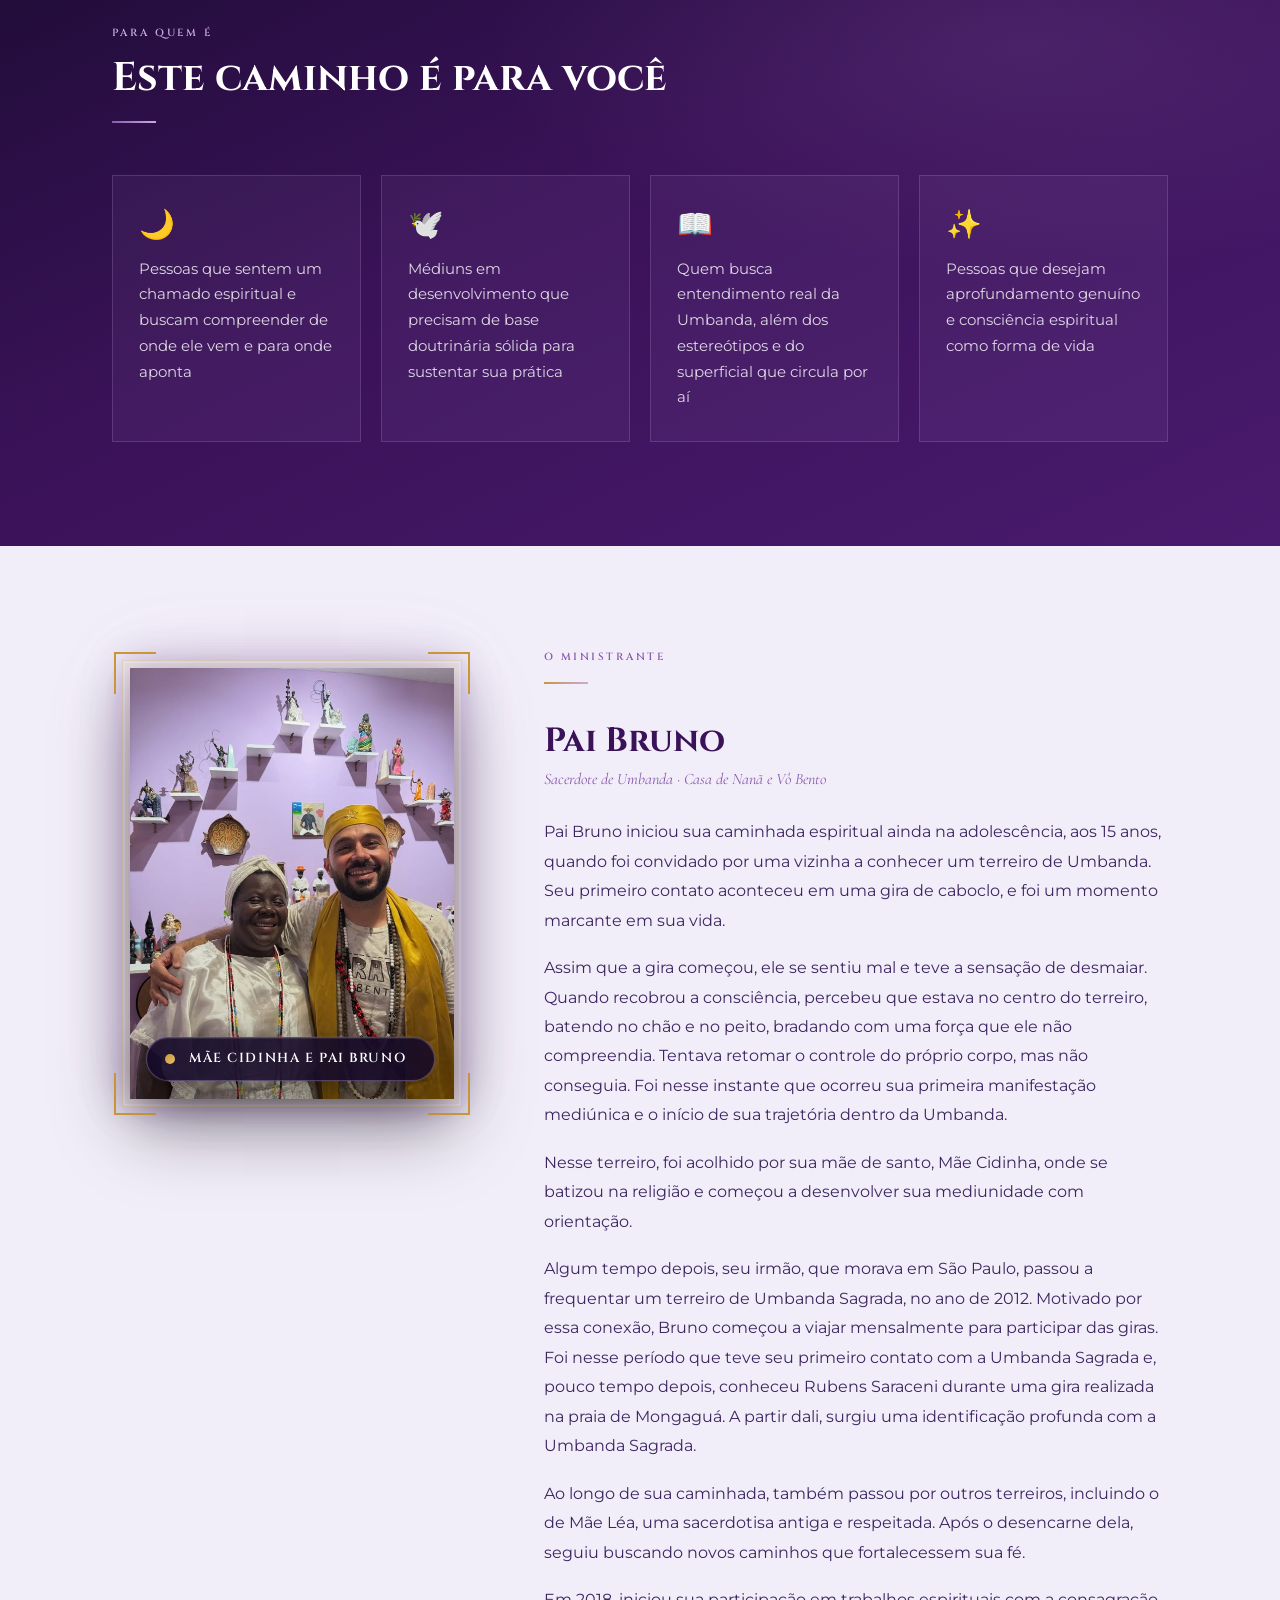
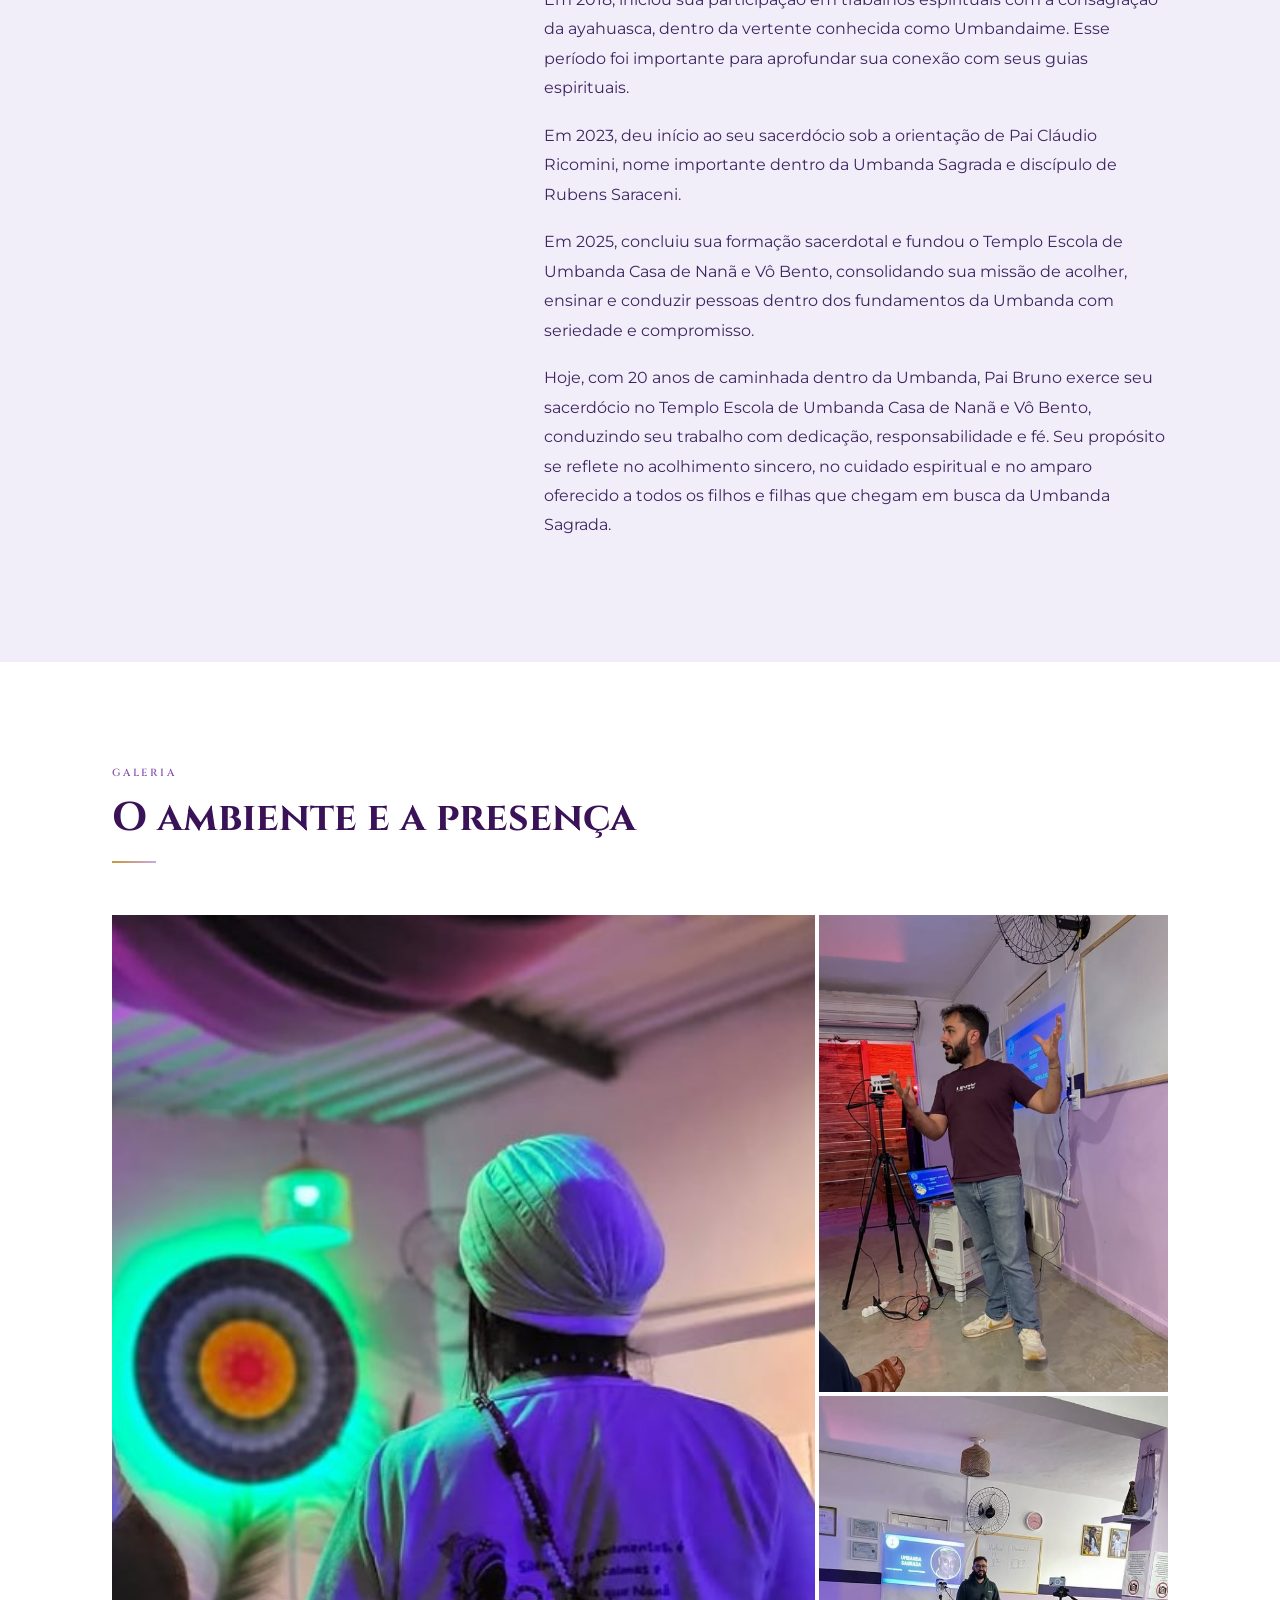
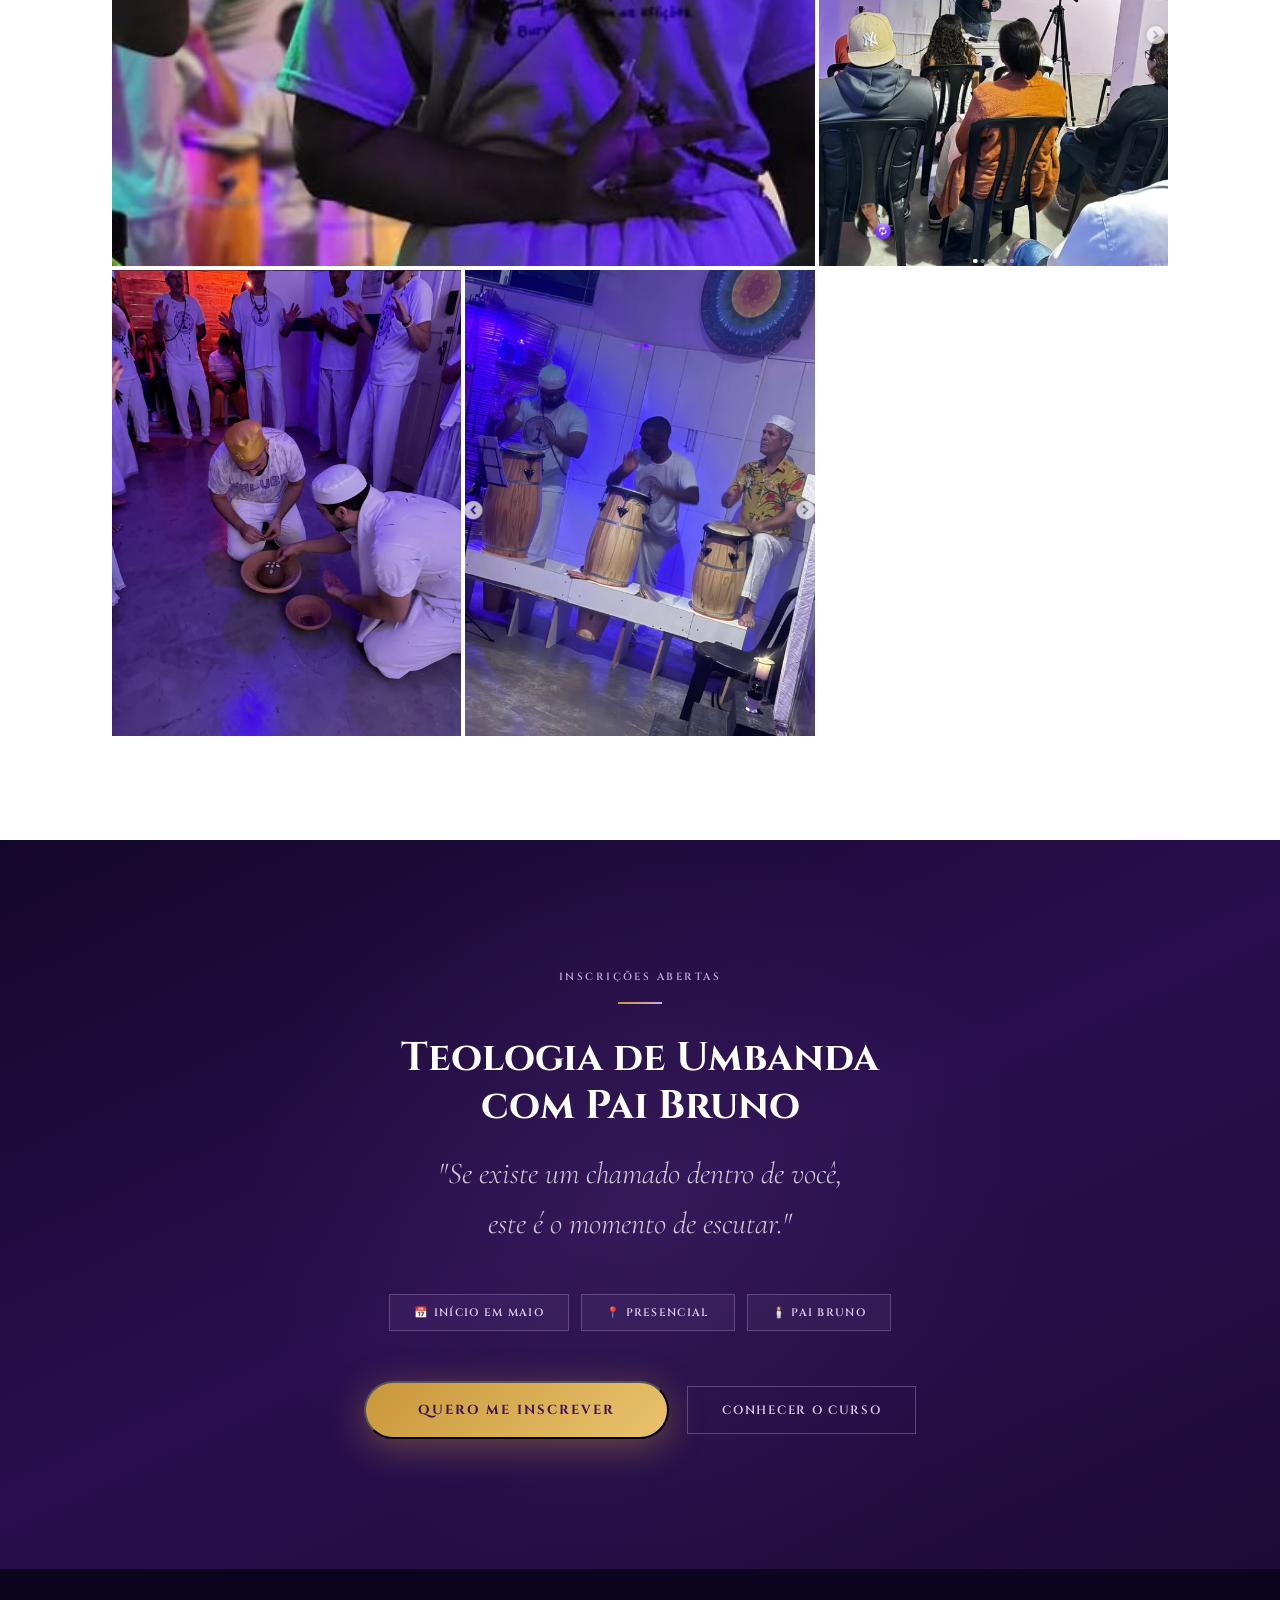
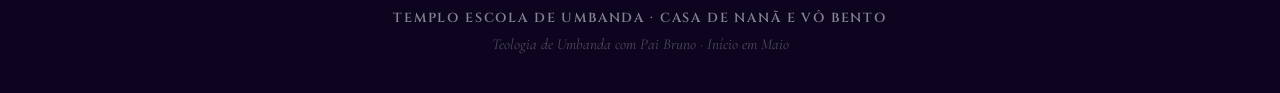
==== commit 7ca1ad01: "Oculta hero-logo no mobile para não cobrir foto do Pai Bruno Co-Authored-By: Claude Sonnet 4.6 <nore" ====
--- a/index.html
+++ b/index.html
@@ -1230,15 +1230,8 @@
         margin: 0 auto;
         display: block;
       }
-      /* Logo menor centralizado sobre a foto */
-      .hero-logo {
-        width: 100px; height: 100px;
-        top: 66px;                  /* 58px nav + 8px */
-        left: 50%;
-        transform: translateX(-50%);
-        animation: none;           /* sem float animado no mobile */
-      }
-      .hero-logo img { width: 100px; height: 100px; }
+      /* Logo oculto no mobile — já aparece na navbar */
+      .hero-logo { display: none; }
       /* Badge flutuante abaixo da foto, antes do texto */
       .hero-badge {
         position: relative;
@@ -1316,8 +1309,6 @@
     ══════════════════════════════ */
     @media (max-width: 400px) {
       .nav-brand { display: none; }            /* só ícone no nav */
-      .hero-logo { width: 82px; height: 82px; top: 64px; }
-      .hero-logo img { width: 82px; height: 82px; }
       .hero-photo-col { height: 280px; }
       .hero-h1 { font-size: 2rem; }
       .hero-badge { padding: 9px 15px 9px 10px; gap: 10px; }
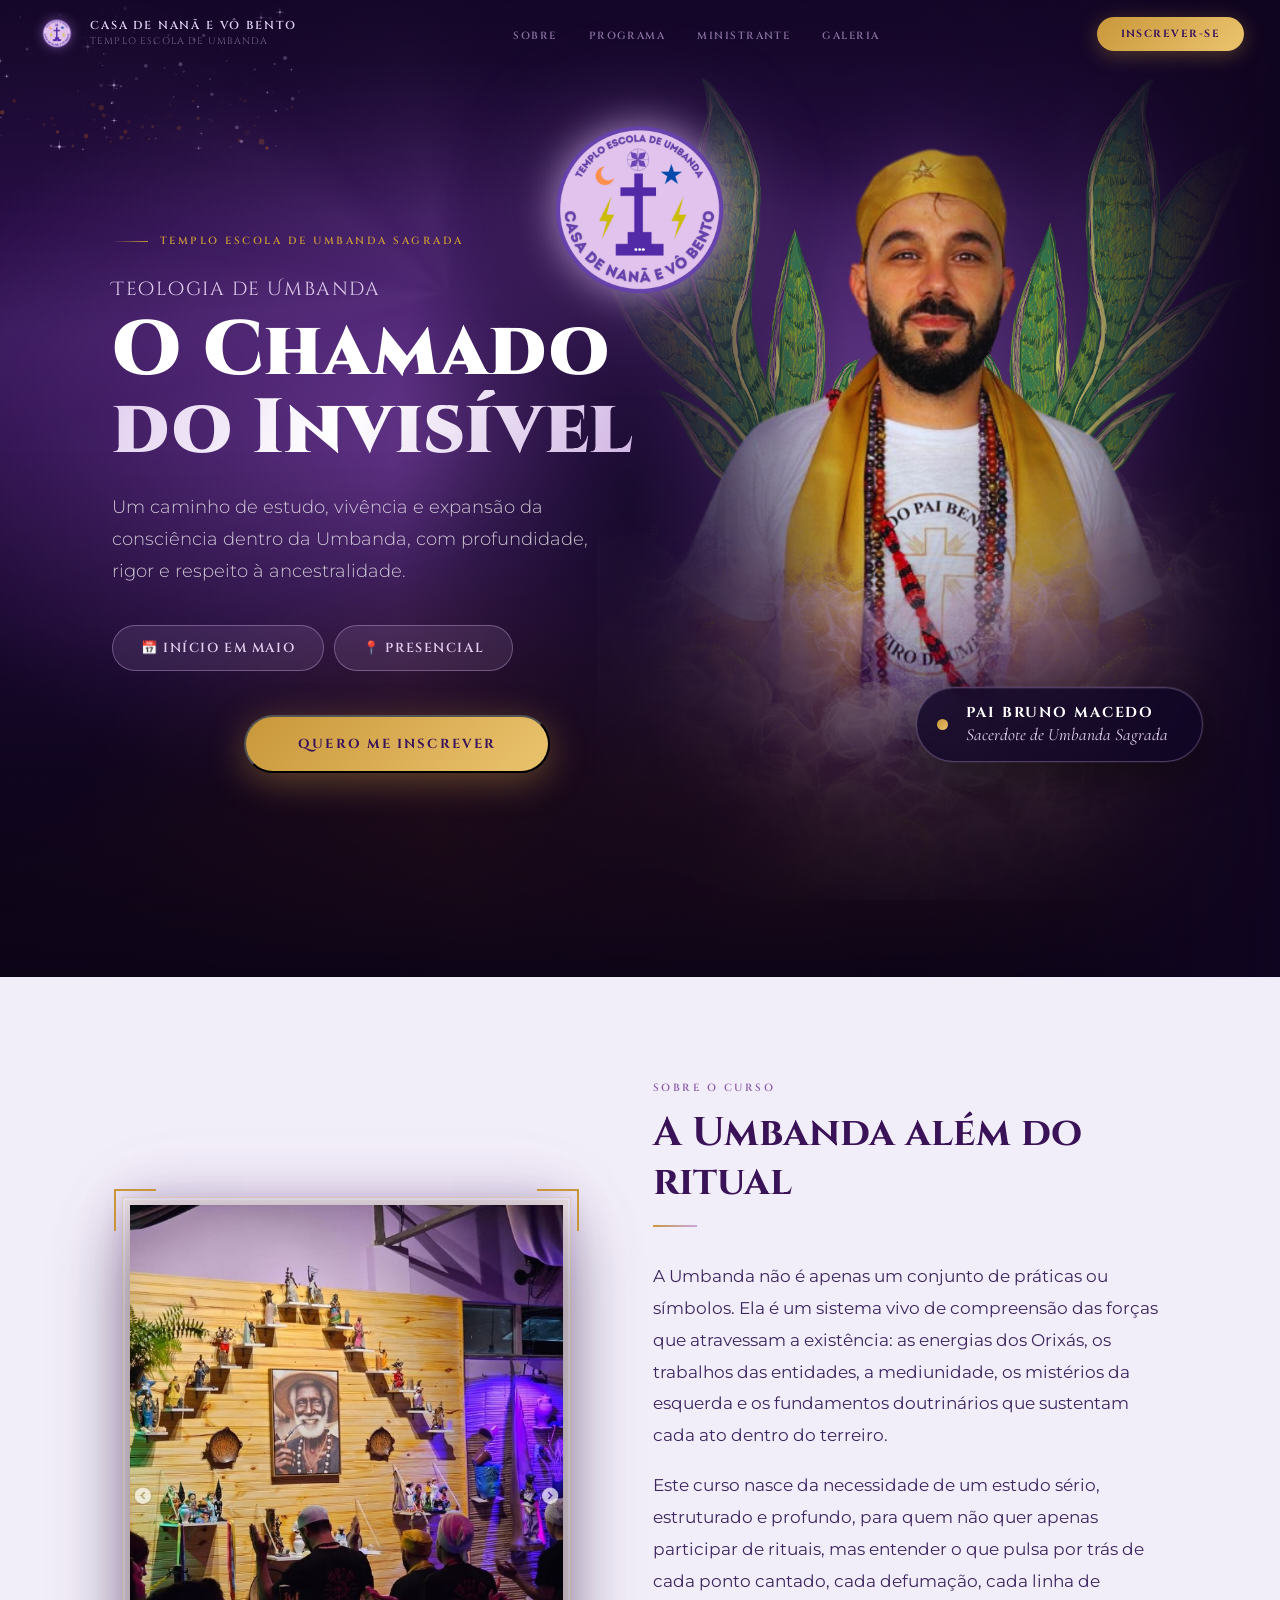
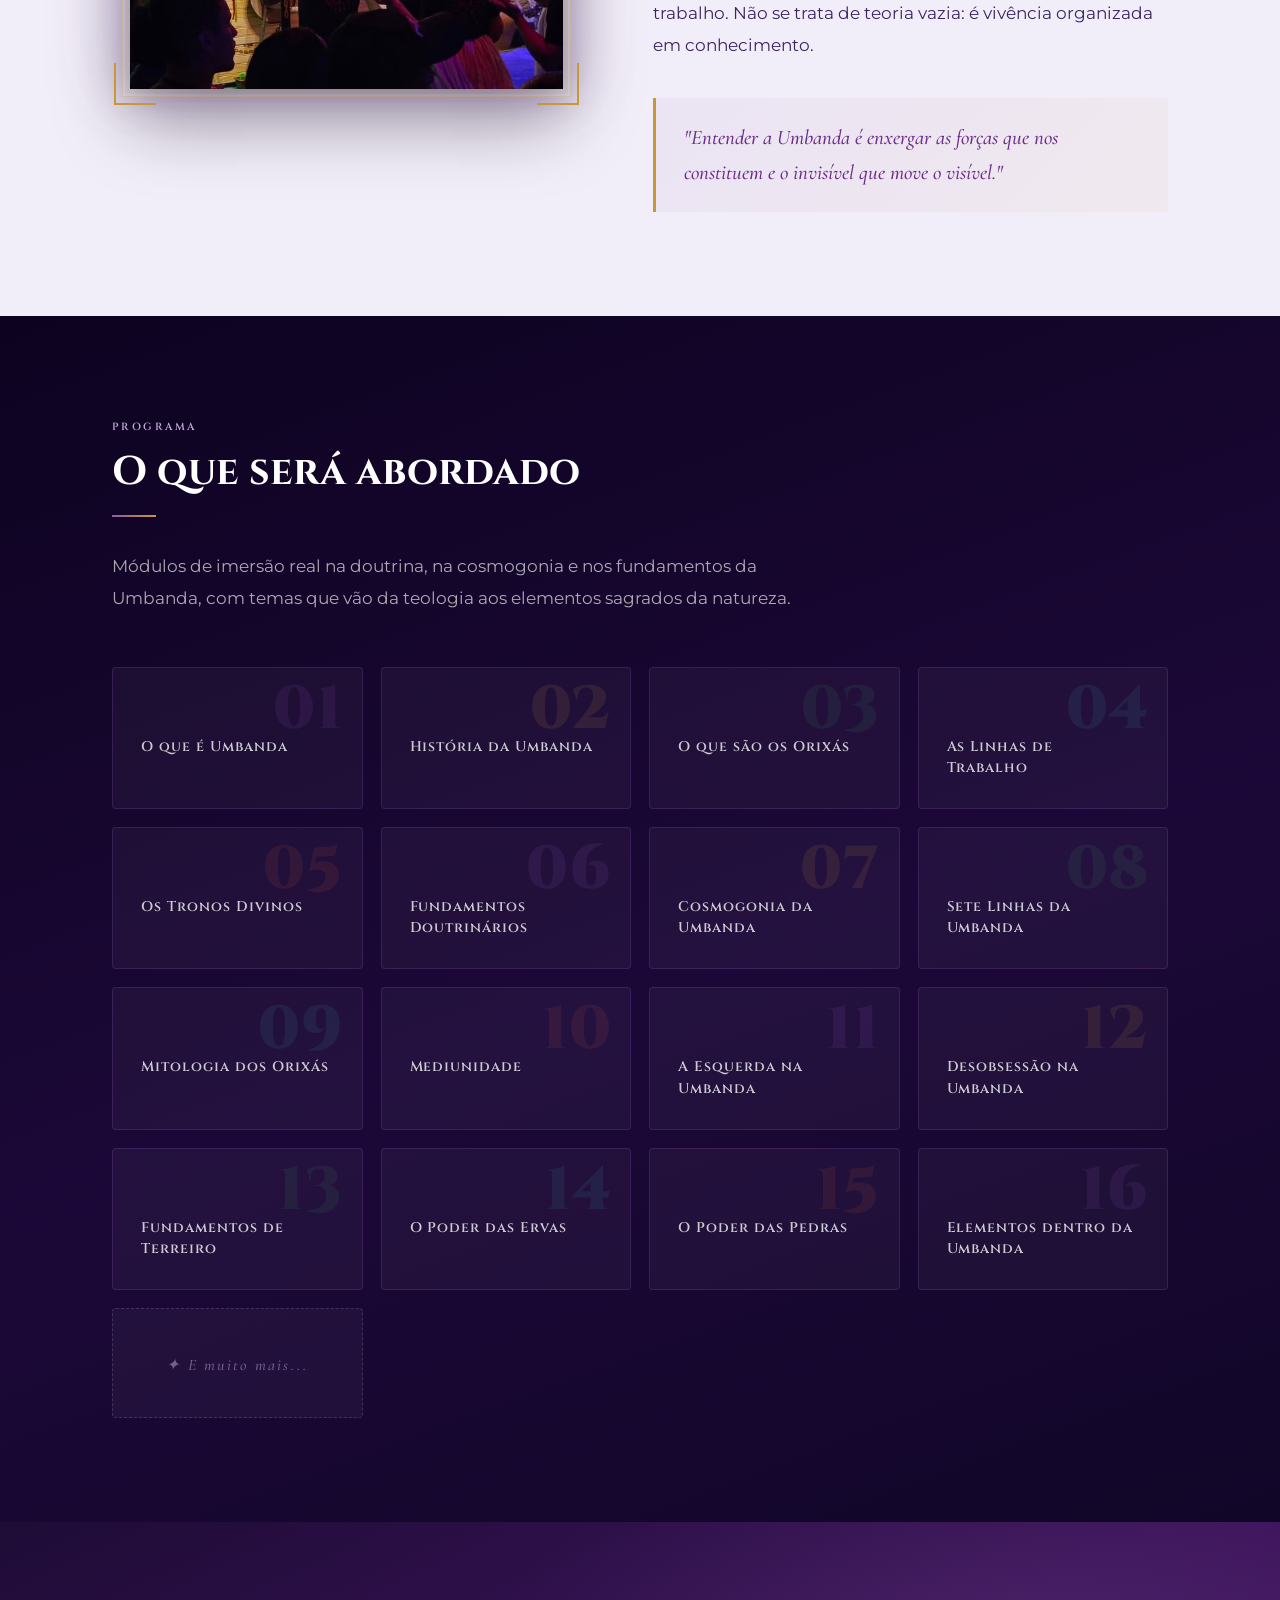
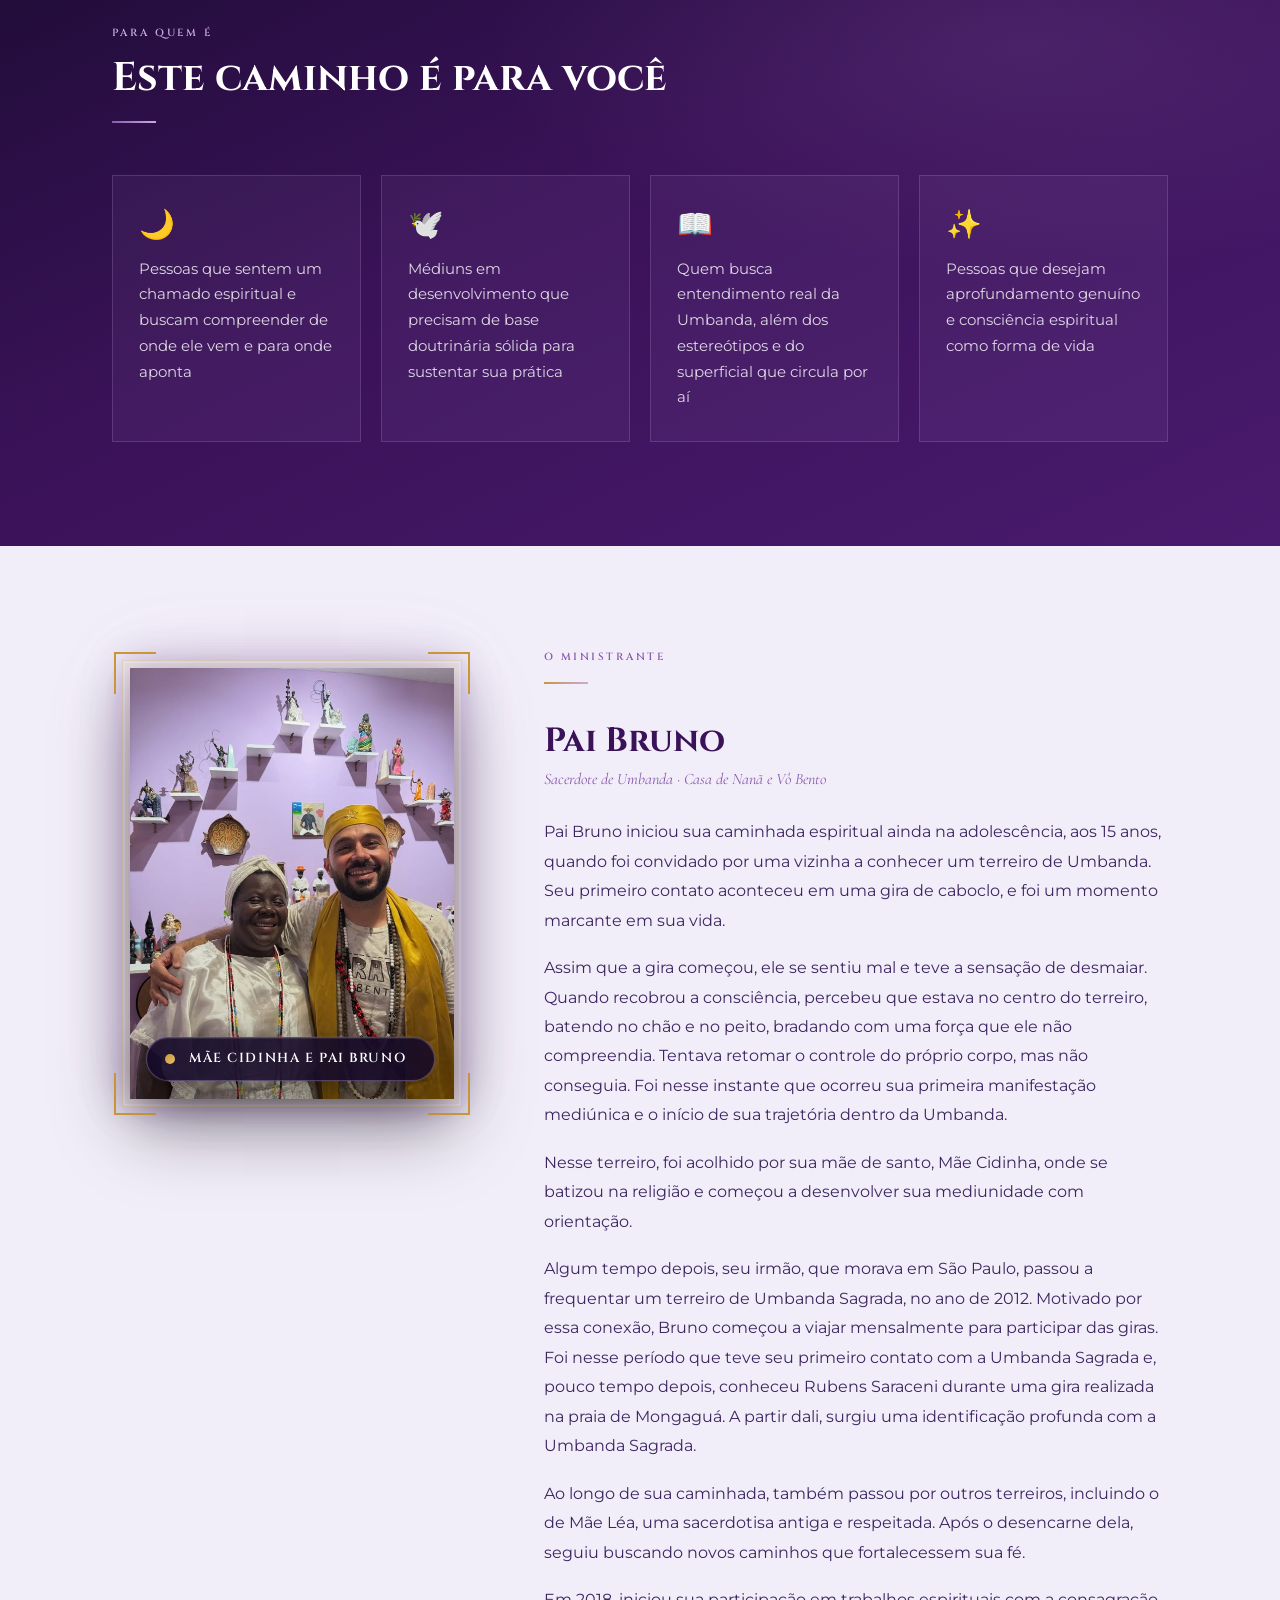
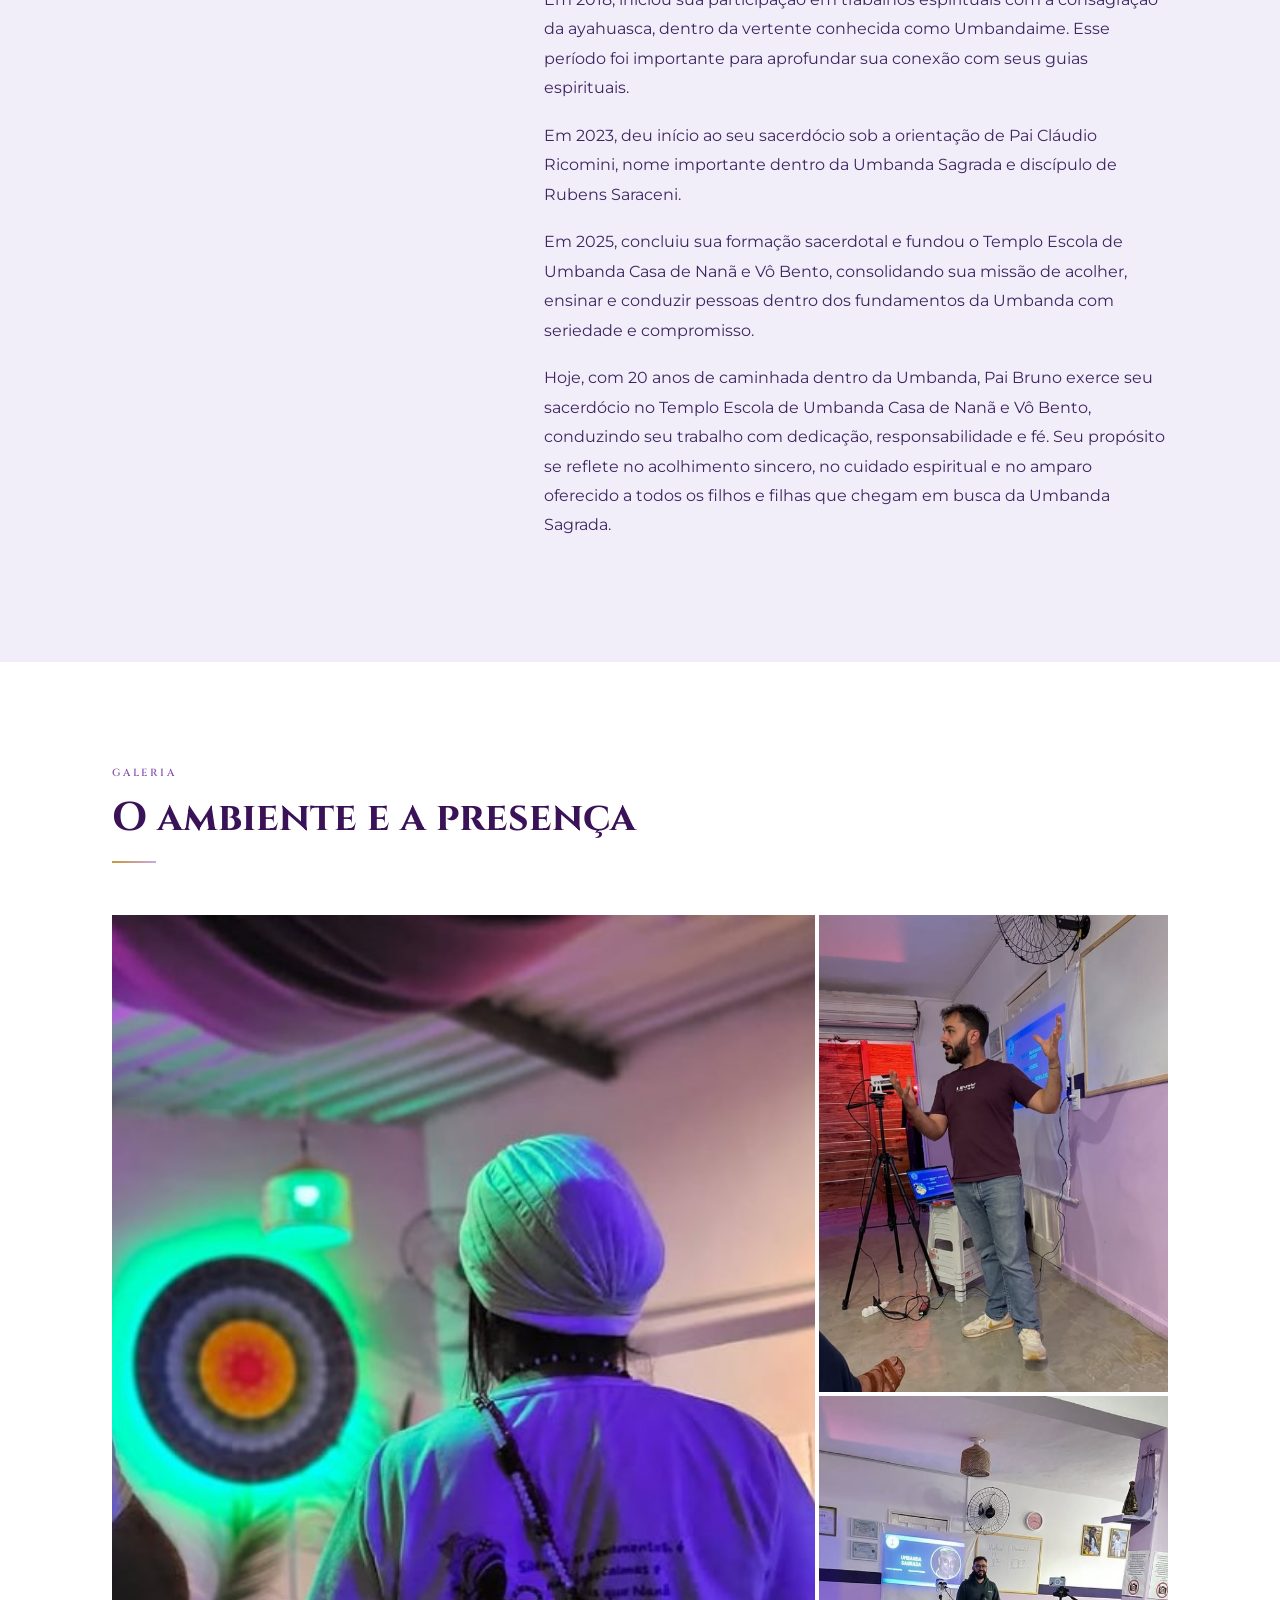
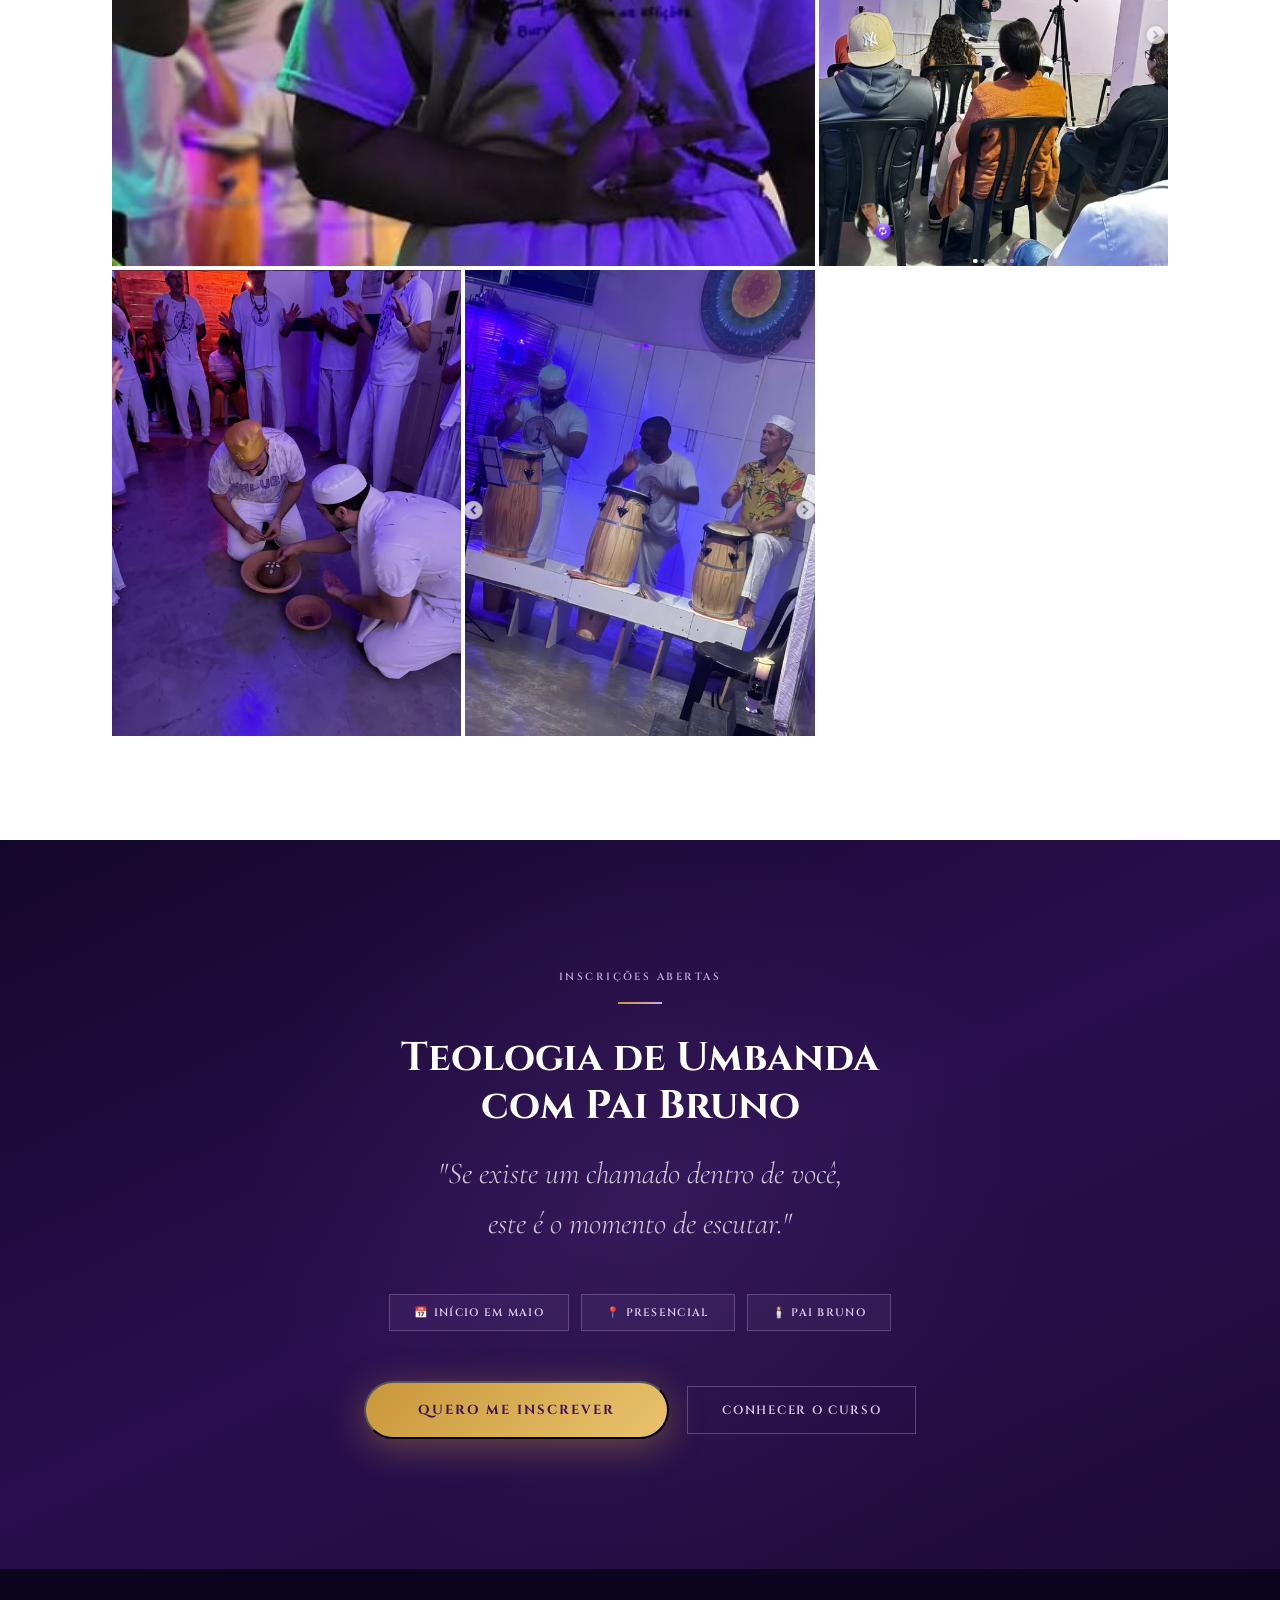
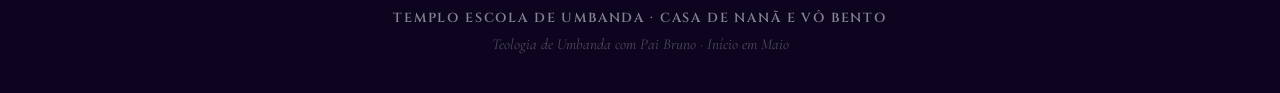
==== commit daf5f697: "Fix foto hero desktop + bordas foto mobile Desktop: ancora foto do Pai Bruno no topo (flex-start) co" ====
--- a/index.html
+++ b/index.html
@@ -295,21 +295,21 @@
       right: 0; top: 0; bottom: 0;
       width: 54%;
       z-index: 5;
-      display: flex; align-items: flex-end; justify-content: center;
+      display: flex; align-items: flex-start; justify-content: center;
       pointer-events: none;
     }
     .hero-photo-col img {
-      height: 100%;
-      max-height: 100svh;
+      height: 100svh;       /* ancorado no topo, ocupa sempre a viewport */
+      max-height: 100%;
       width: auto;
       display: block;
       object-fit: contain;
-      object-position: bottom center;
+      object-position: top center;
       mix-blend-mode: screen;
       filter: drop-shadow(0 0 50px rgba(180,130,220,.3));
       /* Vinheta radial: funde todas as bordas sem necessitar de mask-composite */
       -webkit-mask-image: radial-gradient(
-        ellipse 70% 78% at 50% 38%,
+        ellipse 70% 78% at 50% 42%,
         black 0%,
         black 22%,
         rgba(0,0,0,.92) 38%,
@@ -319,7 +319,7 @@
         transparent     93%
       );
       mask-image: radial-gradient(
-        ellipse 70% 78% at 50% 38%,
+        ellipse 70% 78% at 50% 42%,
         black 0%,
         black 22%,
         rgba(0,0,0,.92) 38%,
@@ -1229,6 +1229,41 @@
         max-width: none;
         margin: 0 auto;
         display: block;
+        /* Máscara mais apertada nas laterais para sumir as bordas */
+        -webkit-mask-image: radial-gradient(
+          ellipse 60% 82% at 50% 40%,
+          black 0%, black 18%,
+          rgba(0,0,0,.88) 32%,
+          rgba(0,0,0,.55) 52%,
+          rgba(0,0,0,.18) 70%,
+          transparent 86%
+        );
+        mask-image: radial-gradient(
+          ellipse 60% 82% at 50% 40%,
+          black 0%, black 18%,
+          rgba(0,0,0,.88) 32%,
+          rgba(0,0,0,.55) 52%,
+          rgba(0,0,0,.18) 70%,
+          transparent 86%
+        );
+      }
+      /* Overlay de degradê nas bordas da foto — cobre esquerda, direita e baixo */
+      .hero-photo-col::after {
+        content: '';
+        position: absolute; inset: 0; z-index: 4; pointer-events: none;
+        background:
+          linear-gradient(to left,  #1a0830 0%, rgba(26,8,48,.65) 9%, transparent 26%),
+          linear-gradient(to right, #1a0830 0%, rgba(26,8,48,.65) 9%, transparent 26%),
+          linear-gradient(to top,   rgba(12,4,24,.95) 0%, rgba(12,4,24,.4) 8%, transparent 22%),
+          linear-gradient(to bottom, rgba(18,6,38,.7) 0%, transparent 12%);
+      }
+      /* Smoke redefinido para mobile: cobre a transição foto→texto */
+      .hero-smoke {
+        background:
+          linear-gradient(to left,  rgba(16,5,32,.92) 0%, rgba(16,5,32,.45) 6%, transparent 18%),
+          linear-gradient(to right, rgba(16,5,32,.92) 0%, rgba(16,5,32,.45) 6%, transparent 18%),
+          linear-gradient(to bottom, rgba(18,6,38,.6) 0%, transparent 10%),
+          linear-gradient(to top,   rgba(12,4,24,.98) 0%, rgba(12,4,24,.6) 3%, transparent 8%);
       }
       /* Logo oculto no mobile — já aparece na navbar */
       .hero-logo { display: none; }
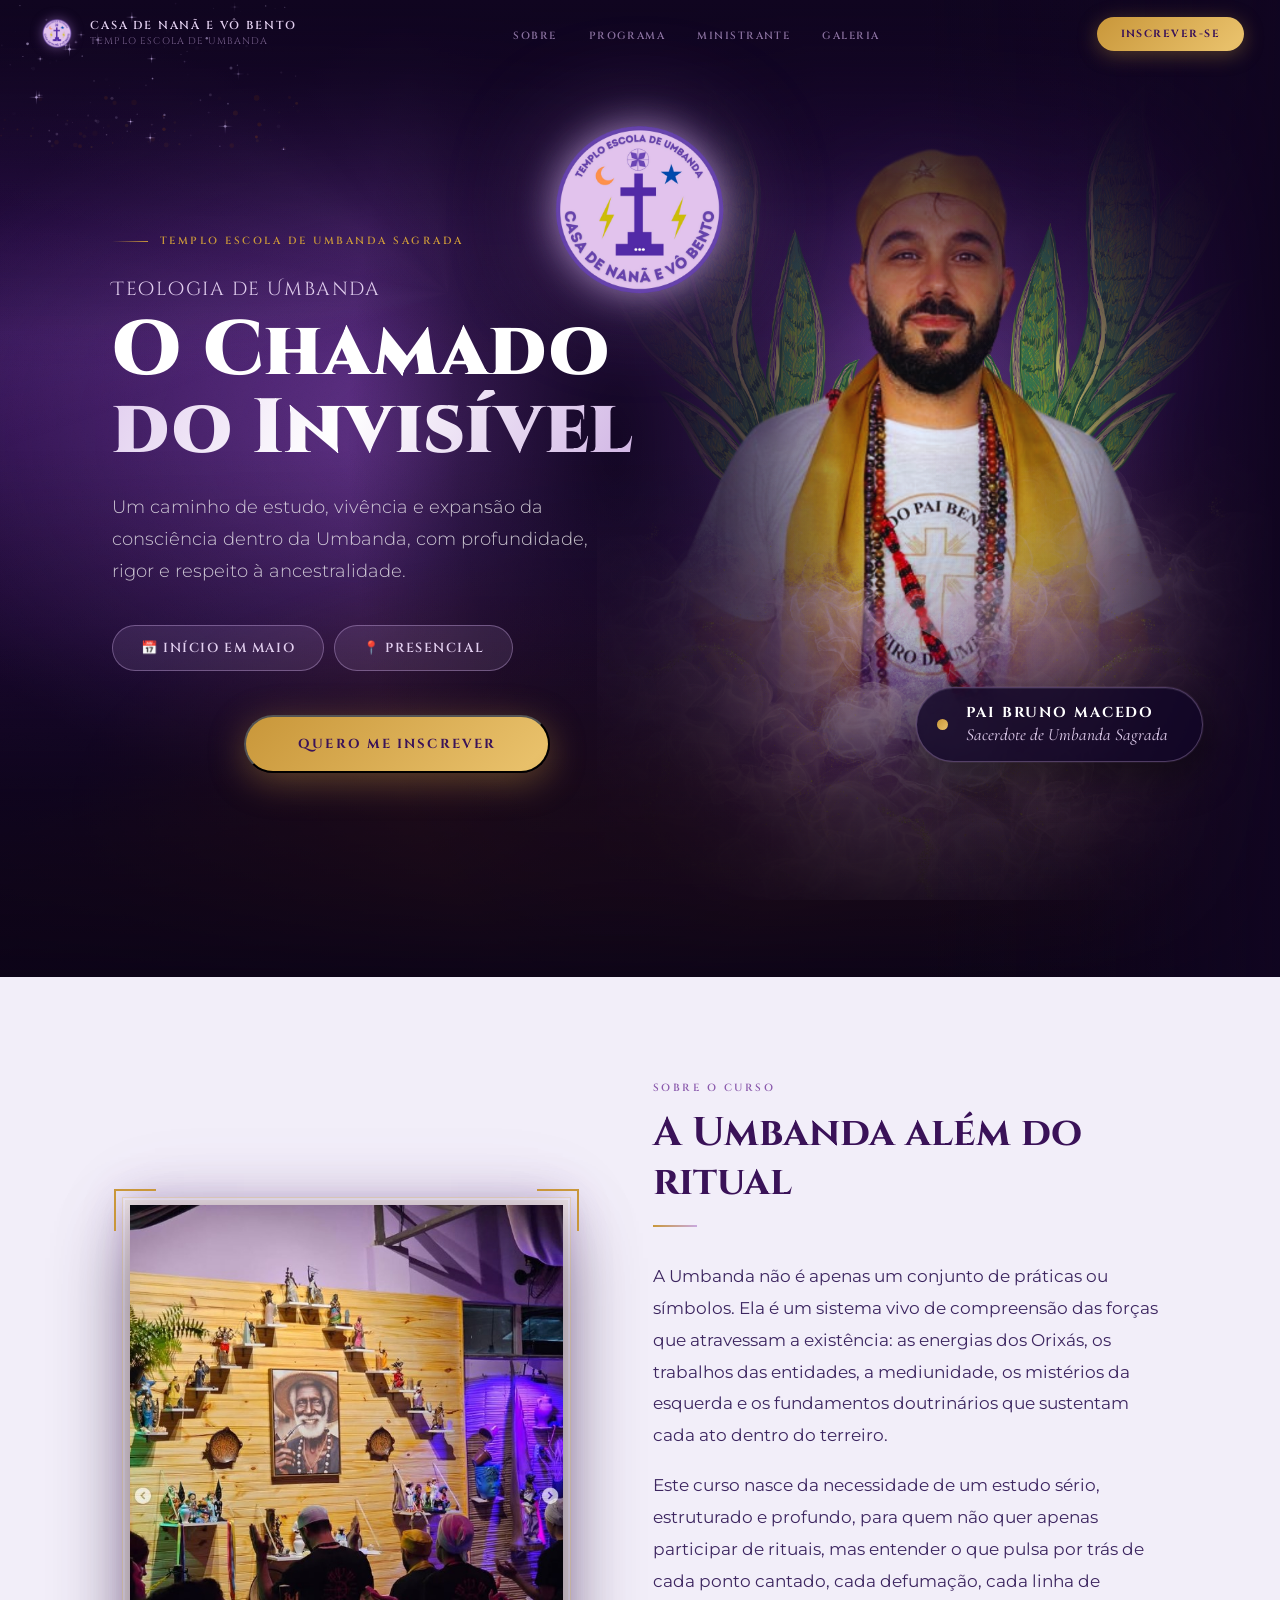
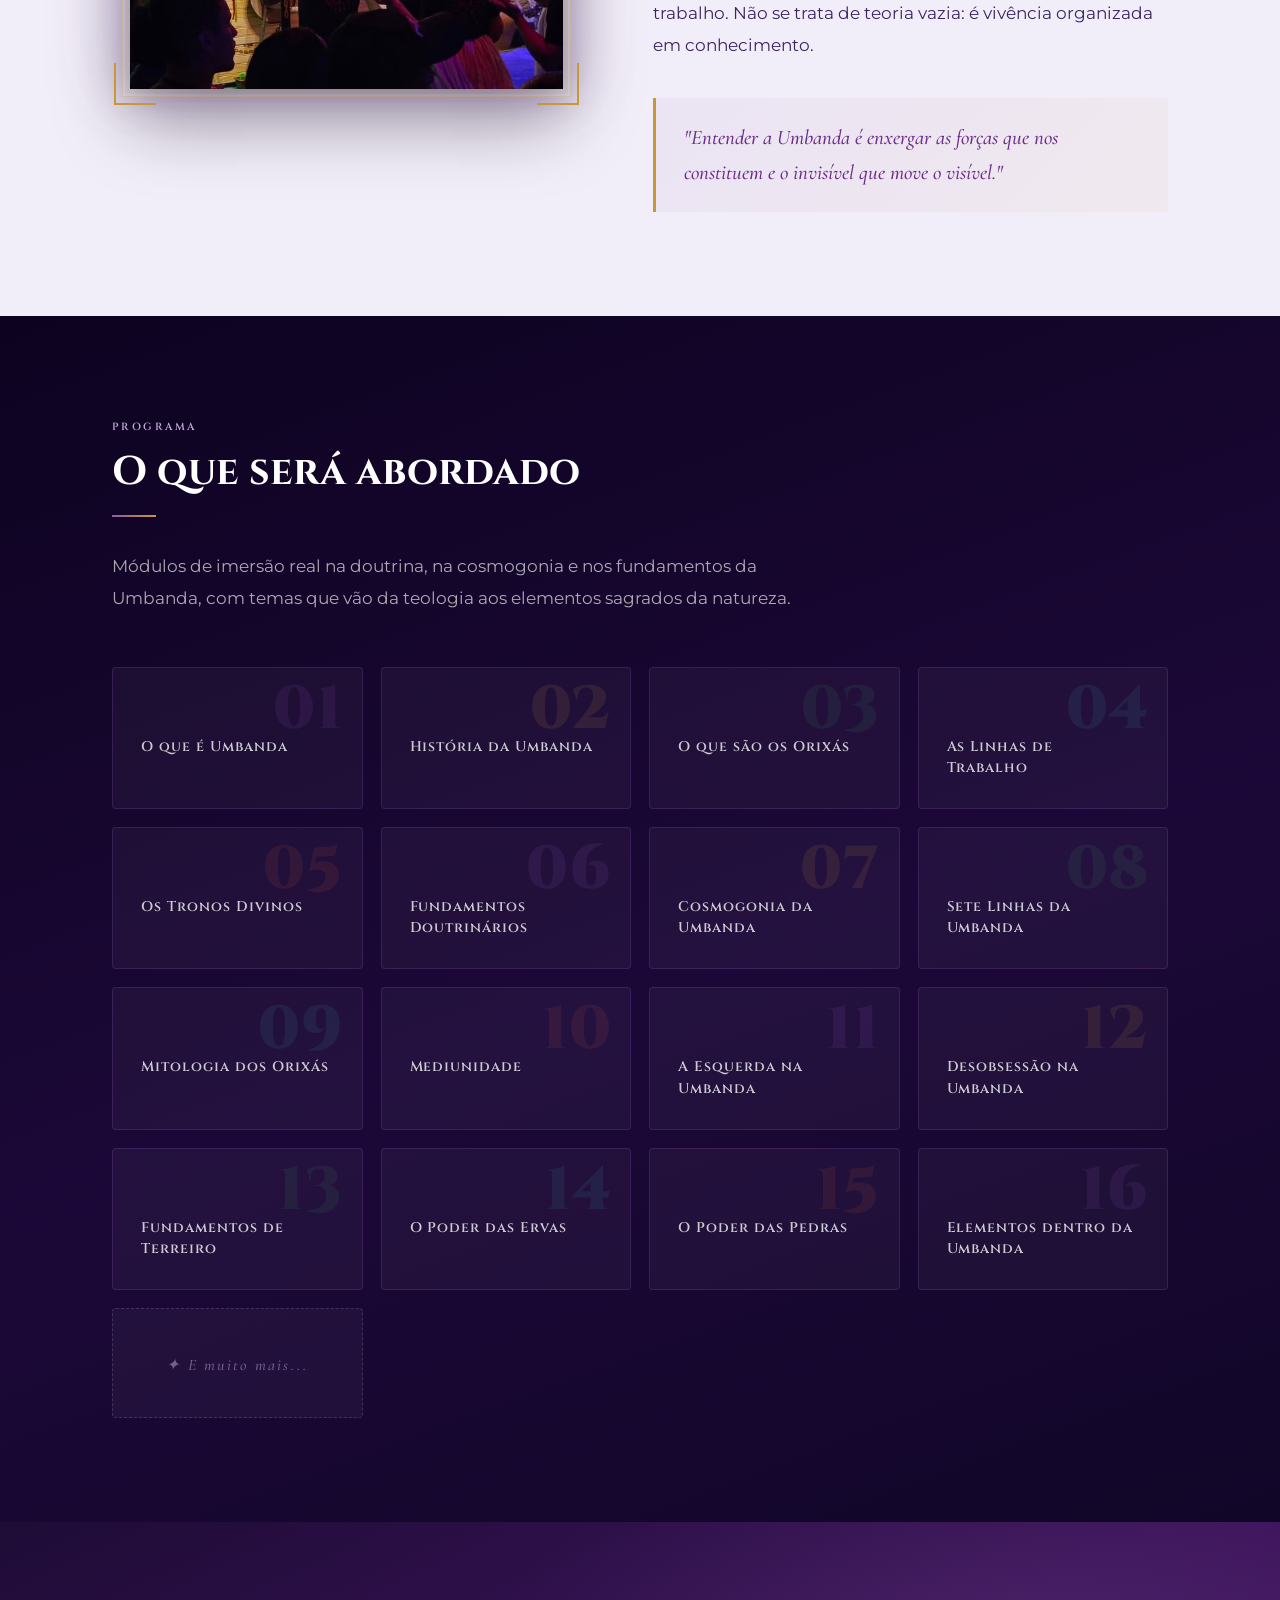
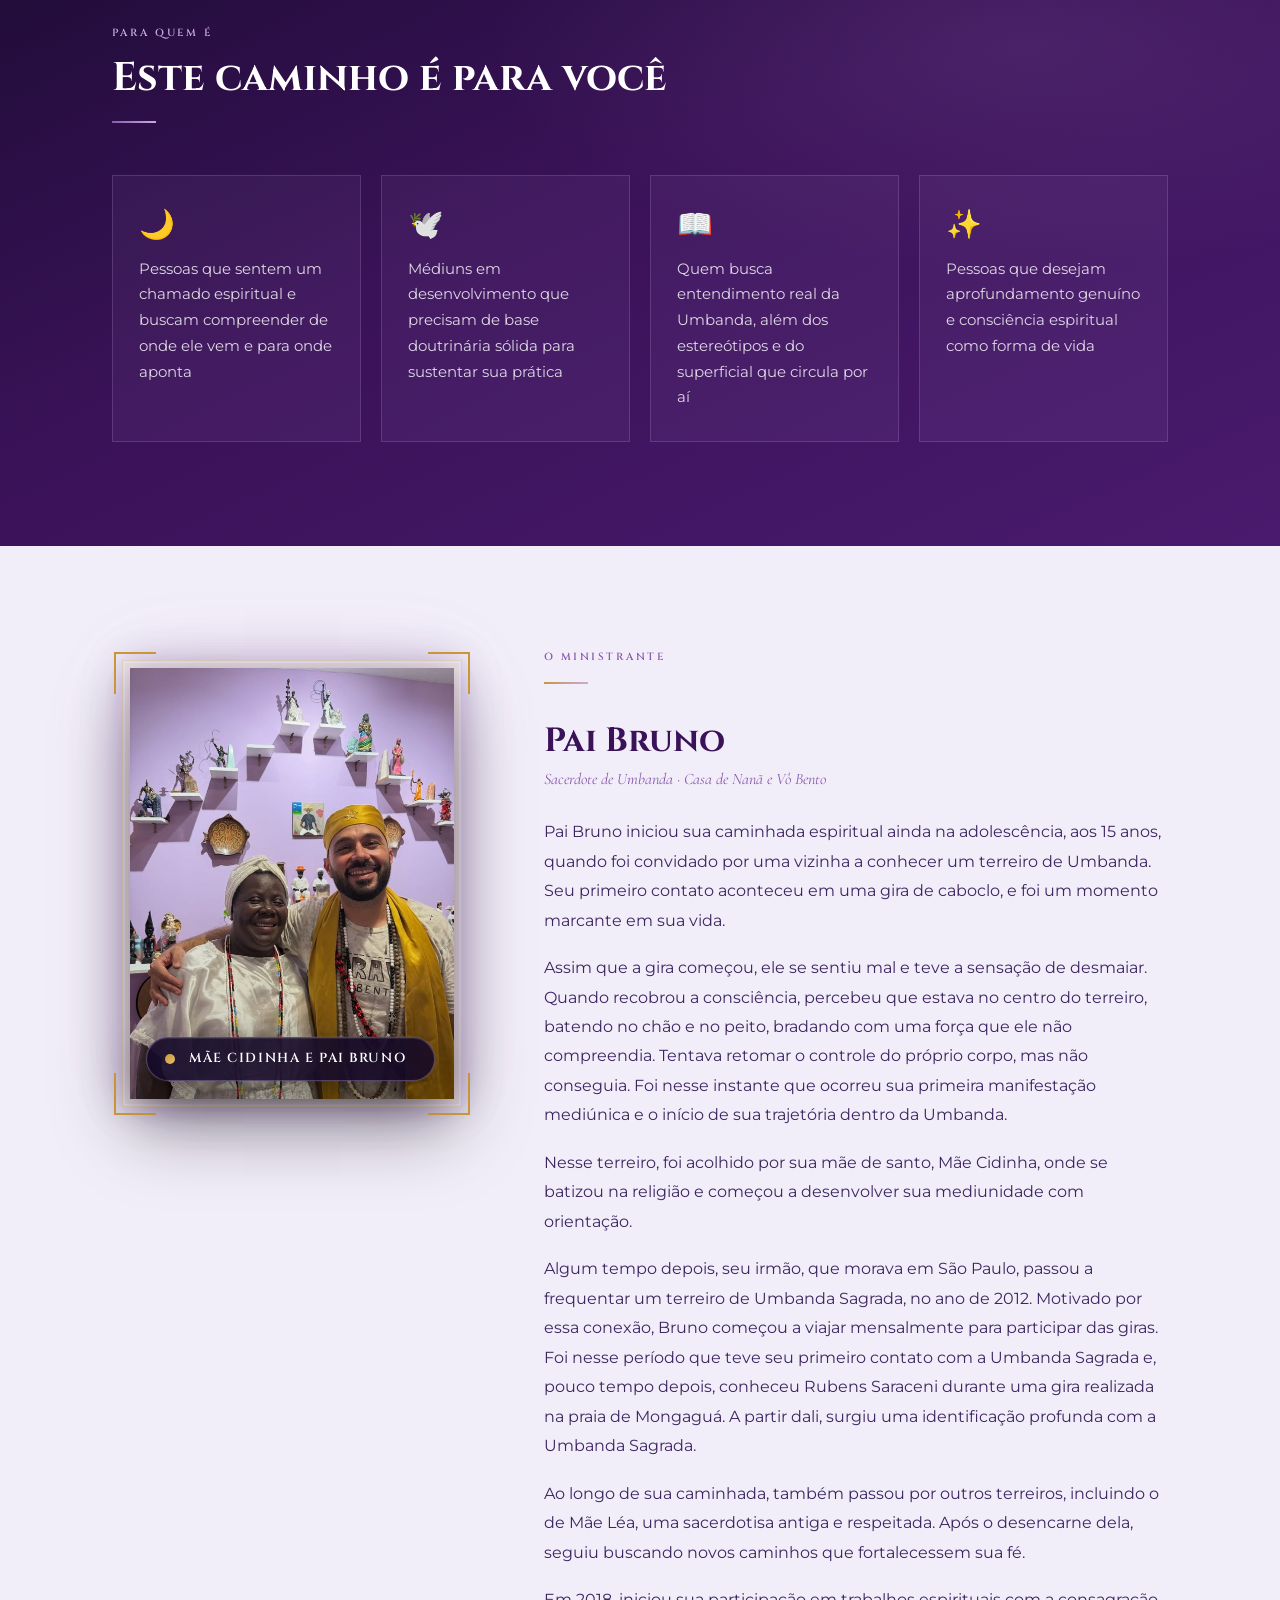
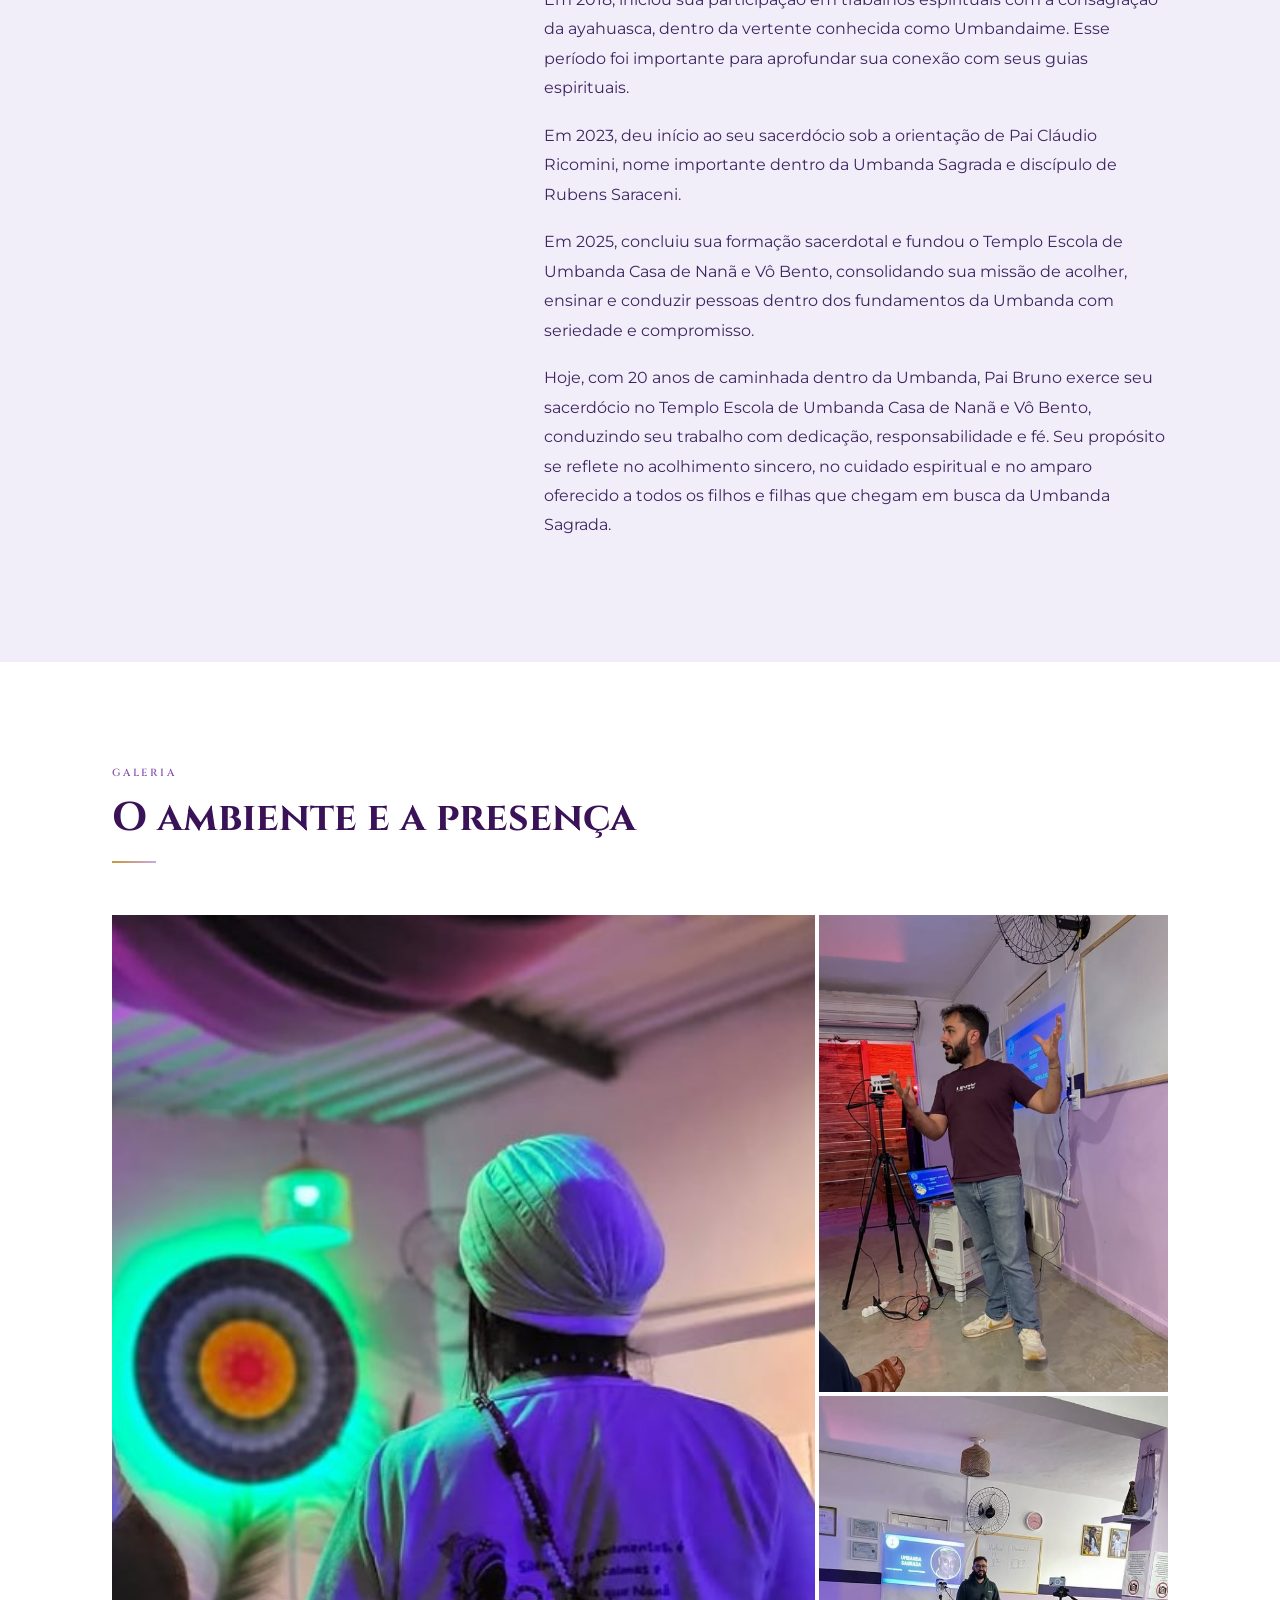
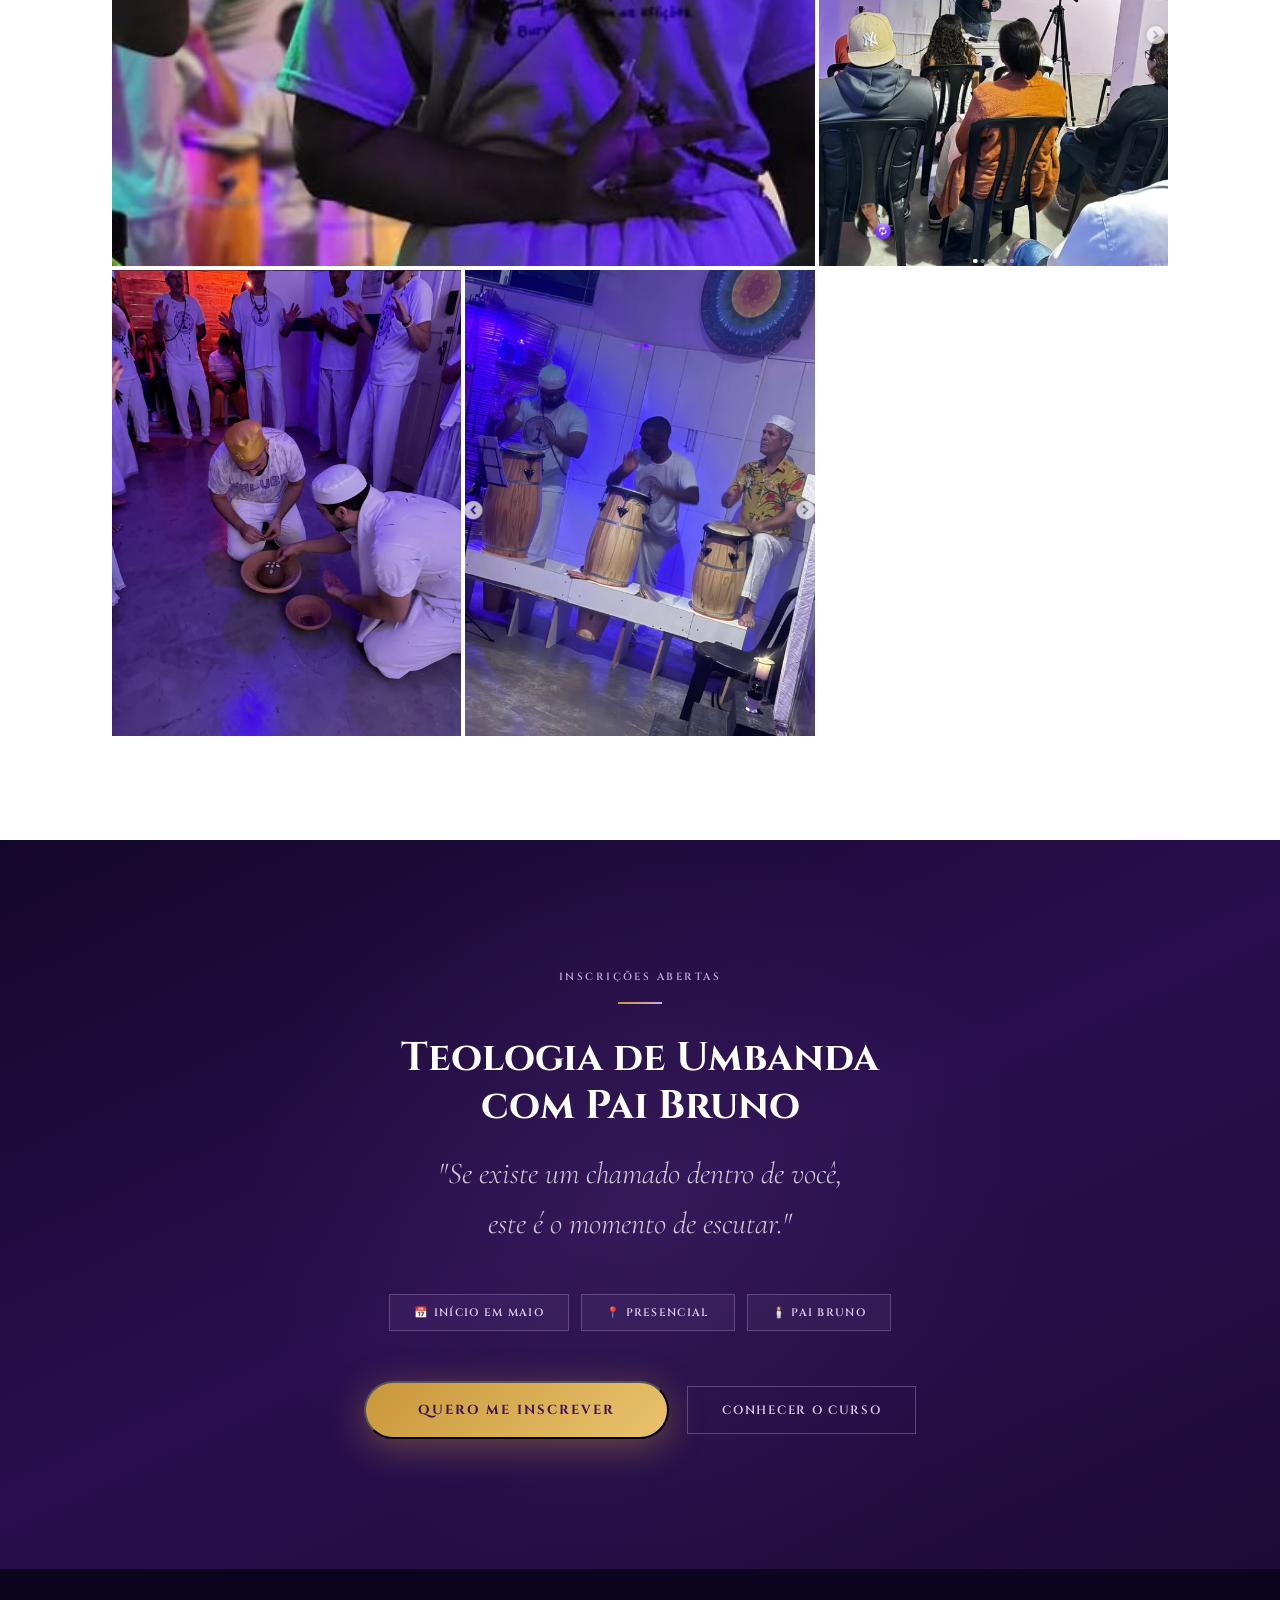
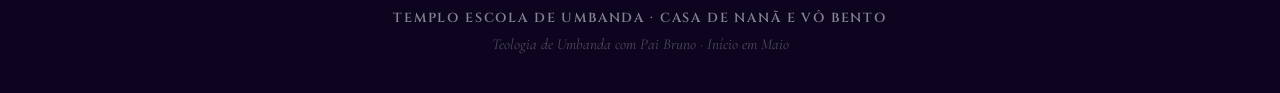
==== commit fe71cc9f: "Suaviza borda superior da foto do Pai Bruno no desktop - Máscara com centro em 58% (mais baixo) para" ====
--- a/index.html
+++ b/index.html
@@ -307,26 +307,26 @@
       object-position: top center;
       mix-blend-mode: screen;
       filter: drop-shadow(0 0 50px rgba(180,130,220,.3));
-      /* Vinheta radial: funde todas as bordas sem necessitar de mask-composite */
+      /* Vinheta radial: centro mais baixo (55%) para suavizar topo da foto */
       -webkit-mask-image: radial-gradient(
-        ellipse 70% 78% at 50% 42%,
+        ellipse 70% 70% at 50% 58%,
         black 0%,
-        black 22%,
-        rgba(0,0,0,.92) 38%,
-        rgba(0,0,0,.68) 52%,
-        rgba(0,0,0,.35) 66%,
-        rgba(0,0,0,.1)  80%,
-        transparent     93%
+        black 20%,
+        rgba(0,0,0,.9)  35%,
+        rgba(0,0,0,.62) 50%,
+        rgba(0,0,0,.28) 65%,
+        rgba(0,0,0,.07) 78%,
+        transparent     90%
       );
       mask-image: radial-gradient(
-        ellipse 70% 78% at 50% 42%,
+        ellipse 70% 70% at 50% 58%,
         black 0%,
-        black 22%,
-        rgba(0,0,0,.92) 38%,
-        rgba(0,0,0,.68) 52%,
-        rgba(0,0,0,.35) 66%,
-        rgba(0,0,0,.1)  80%,
-        transparent     93%
+        black 20%,
+        rgba(0,0,0,.9)  35%,
+        rgba(0,0,0,.62) 50%,
+        rgba(0,0,0,.28) 65%,
+        rgba(0,0,0,.07) 78%,
+        transparent     90%
       );
     }
 
@@ -341,10 +341,10 @@
         linear-gradient(to left,  rgba(16,5,32,.98) 0%, rgba(16,5,32,.75) 6%,  rgba(16,5,32,.2) 16%, transparent 28%),
         /* Base — dissolve o rodapé da foto */
         linear-gradient(to top,   rgba(12,4,24,.98) 0%, rgba(12,4,24,.7)  18%, rgba(12,4,24,.2) 36%, transparent 54%),
-        /* Topo — funde com o navbar */
-        linear-gradient(to bottom,rgba(18,6,38,.8)  0%, rgba(18,6,38,.35) 10%, transparent 22%),
+        /* Topo — cobre borda superior da foto com fade bem longo */
+        linear-gradient(to bottom, rgba(16,5,32,1) 0%, rgba(16,5,32,.88) 6%, rgba(16,5,32,.55) 14%, rgba(16,5,32,.18) 24%, transparent 38%),
         /* Limite esquerdo da foto — transição texto→imagem */
-        radial-gradient(ellipse 26% 80% at 49% 52%, rgba(18,6,38,.88) 0%, rgba(18,6,38,.4) 45%, transparent 70%);
+        radial-gradient(ellipse 32% 90% at 48% 45%, rgba(16,5,32,.95) 0%, rgba(16,5,32,.55) 38%, transparent 65%);
     }
 
     /* ── LOGO — centralizado no hero ── */
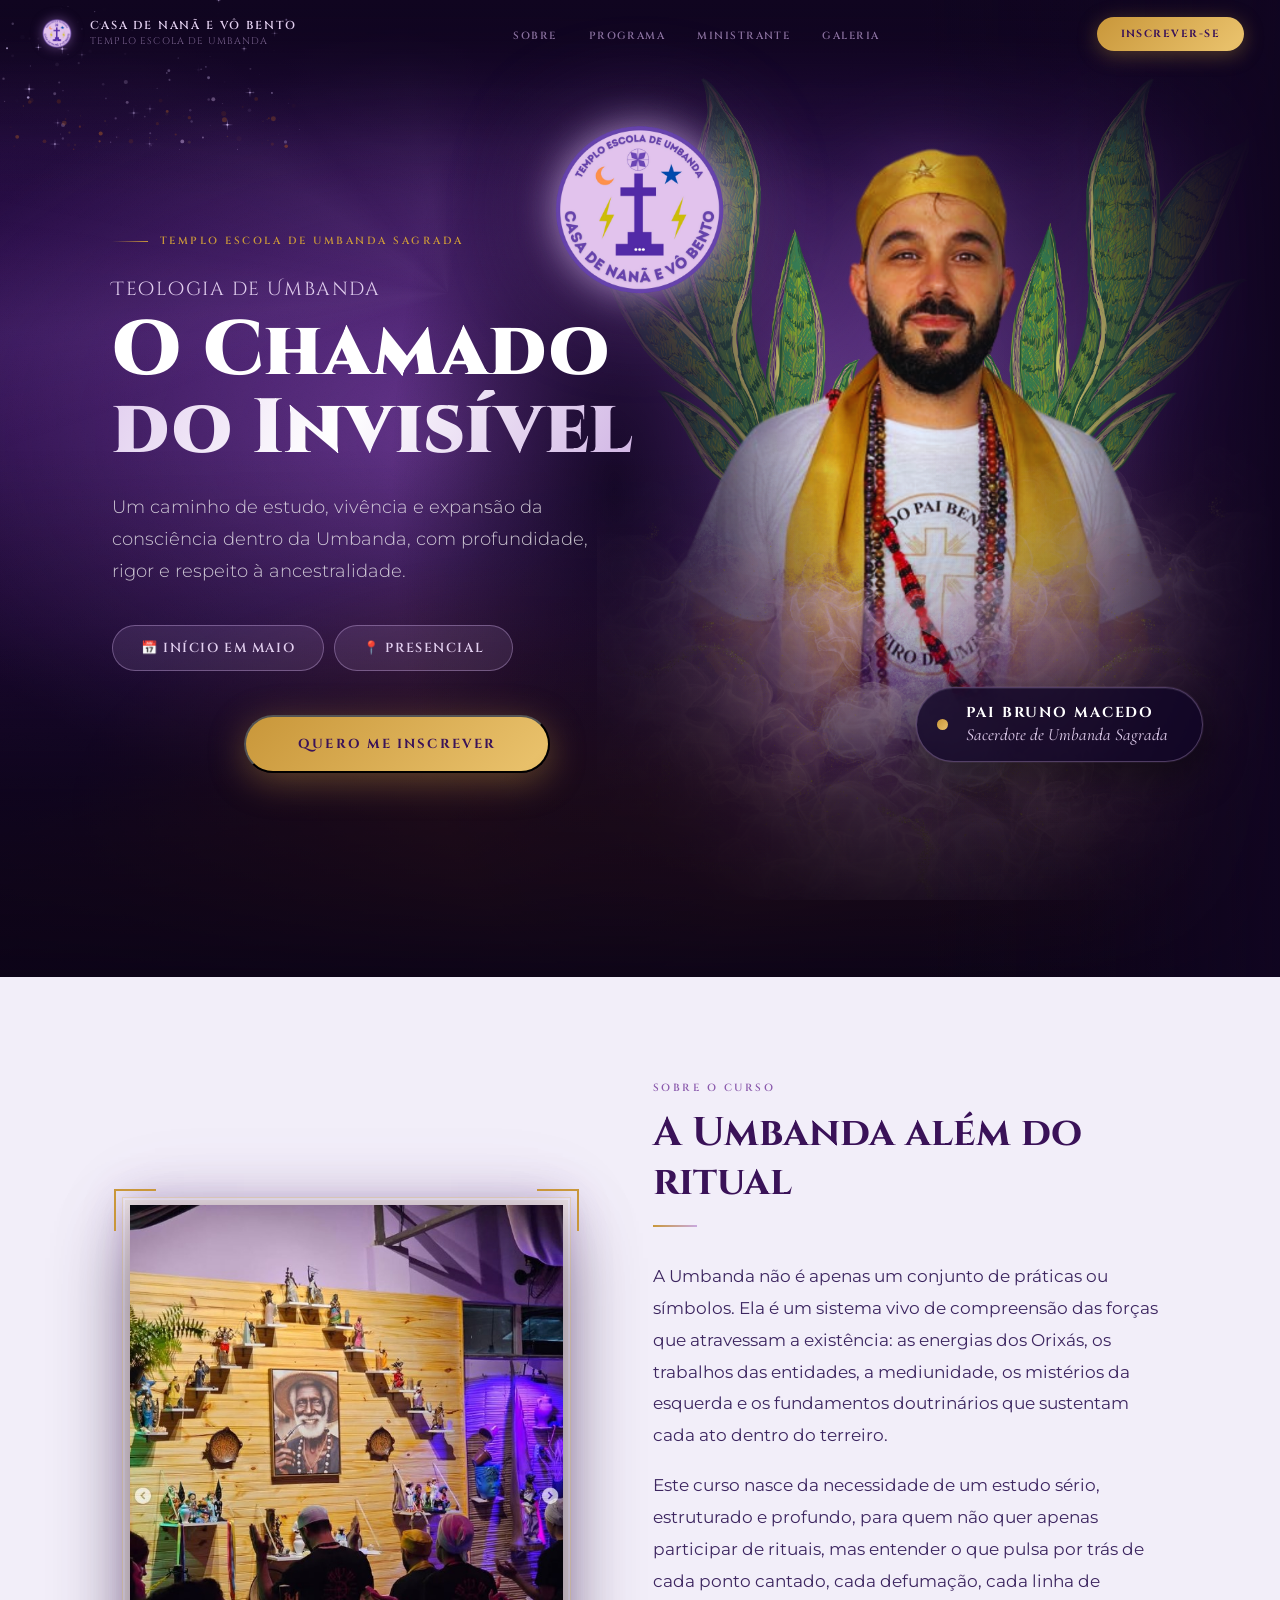
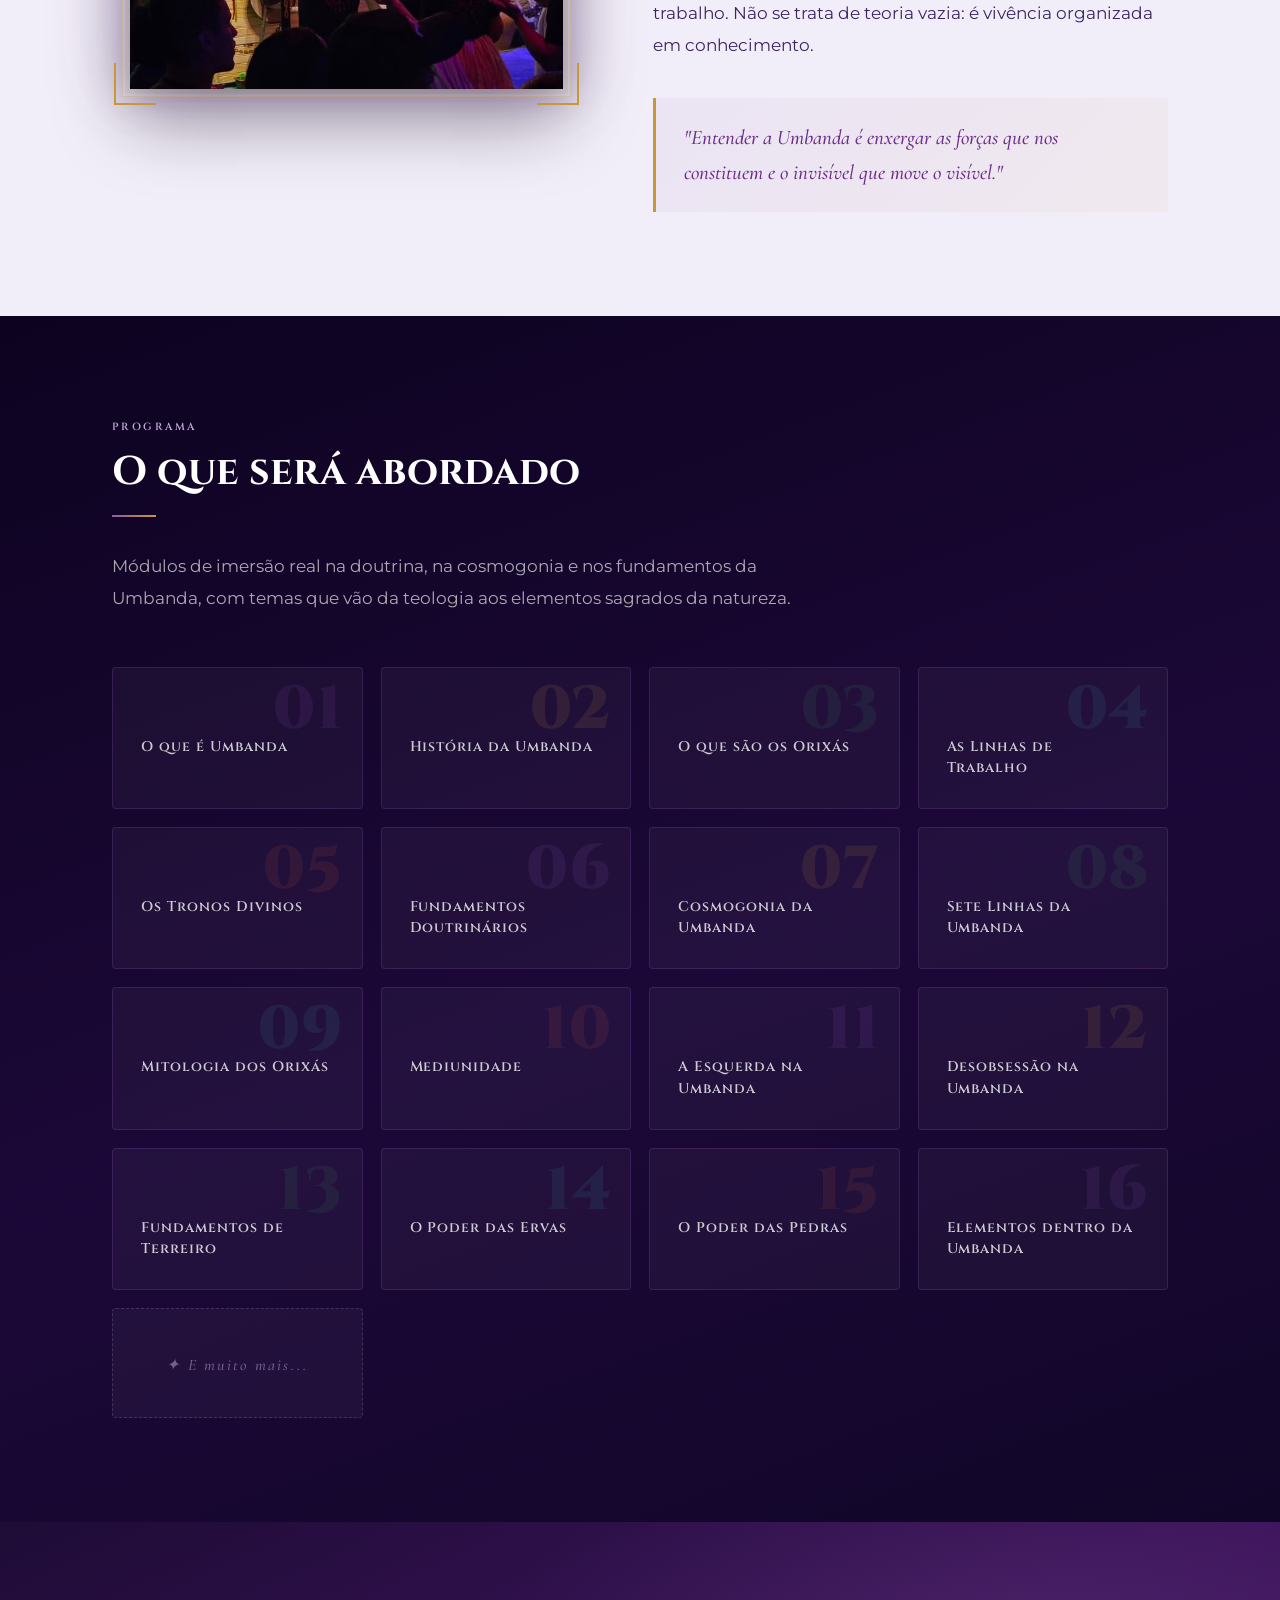
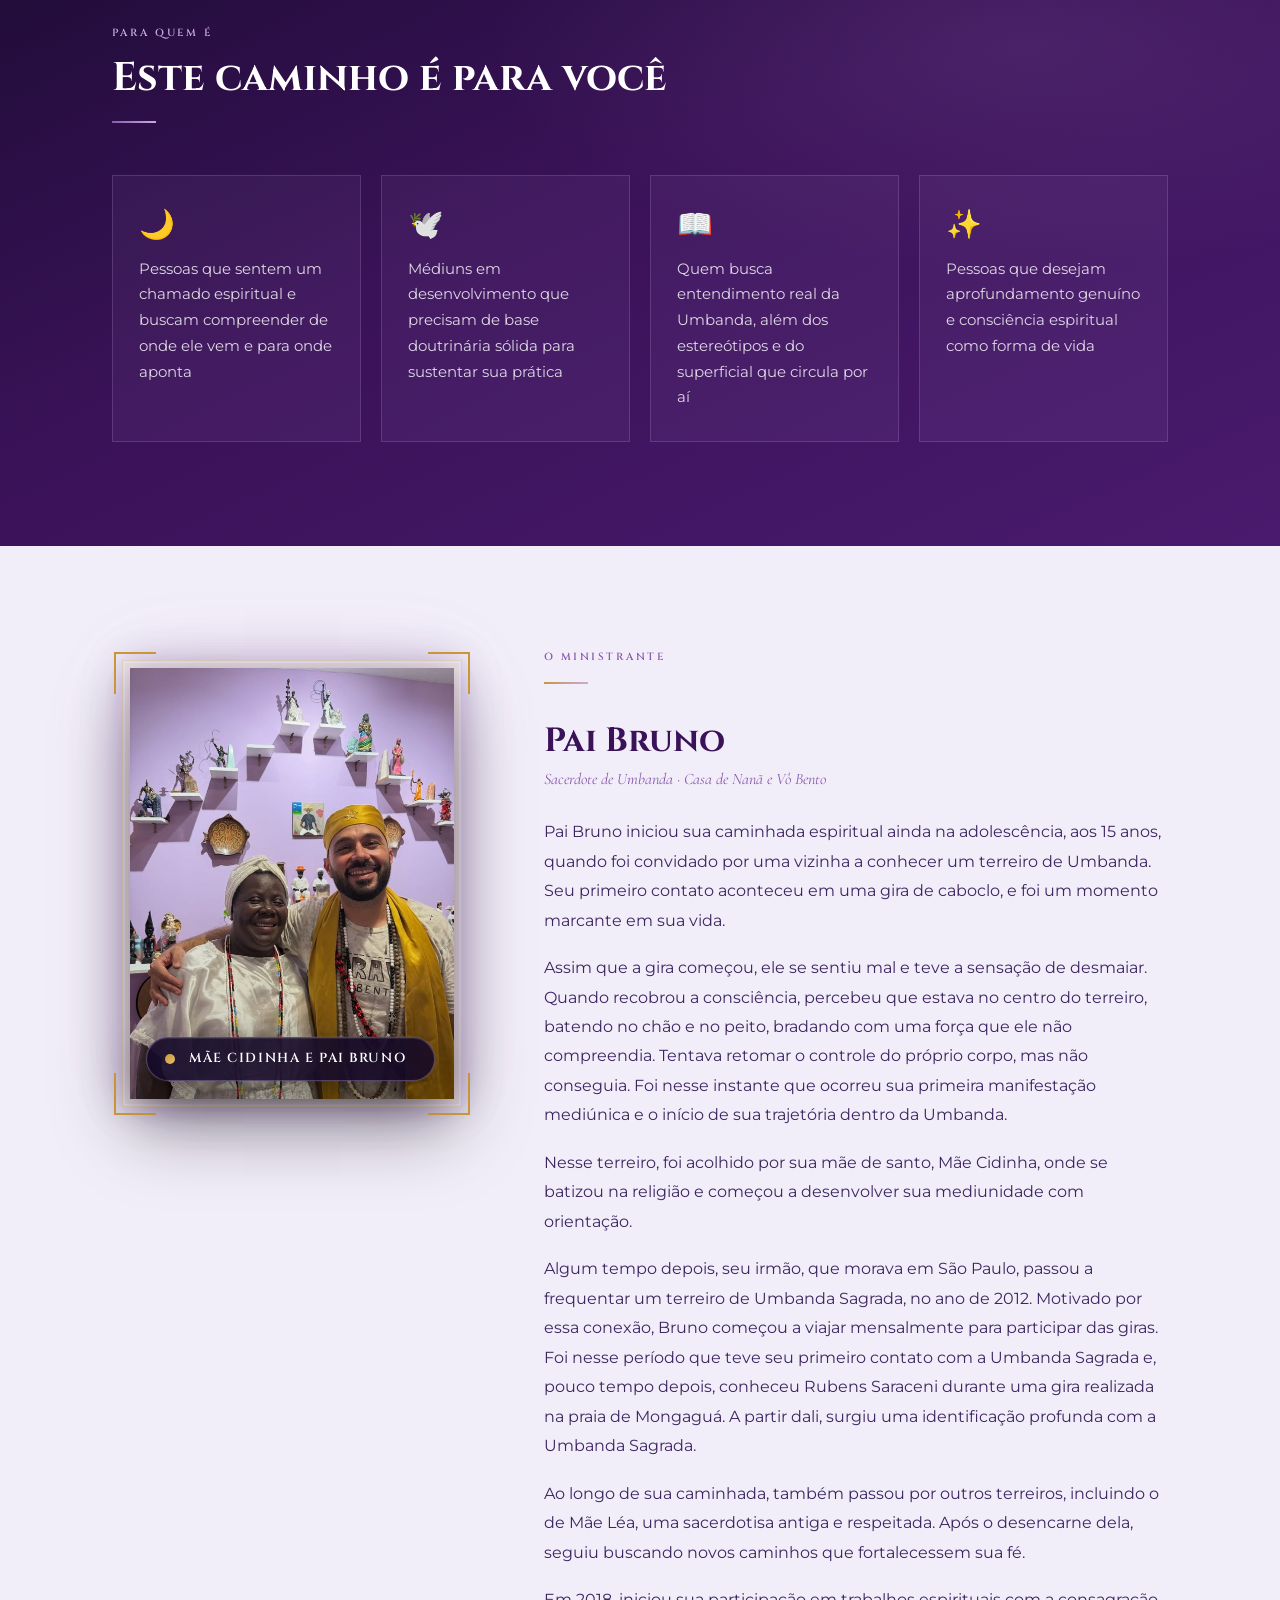
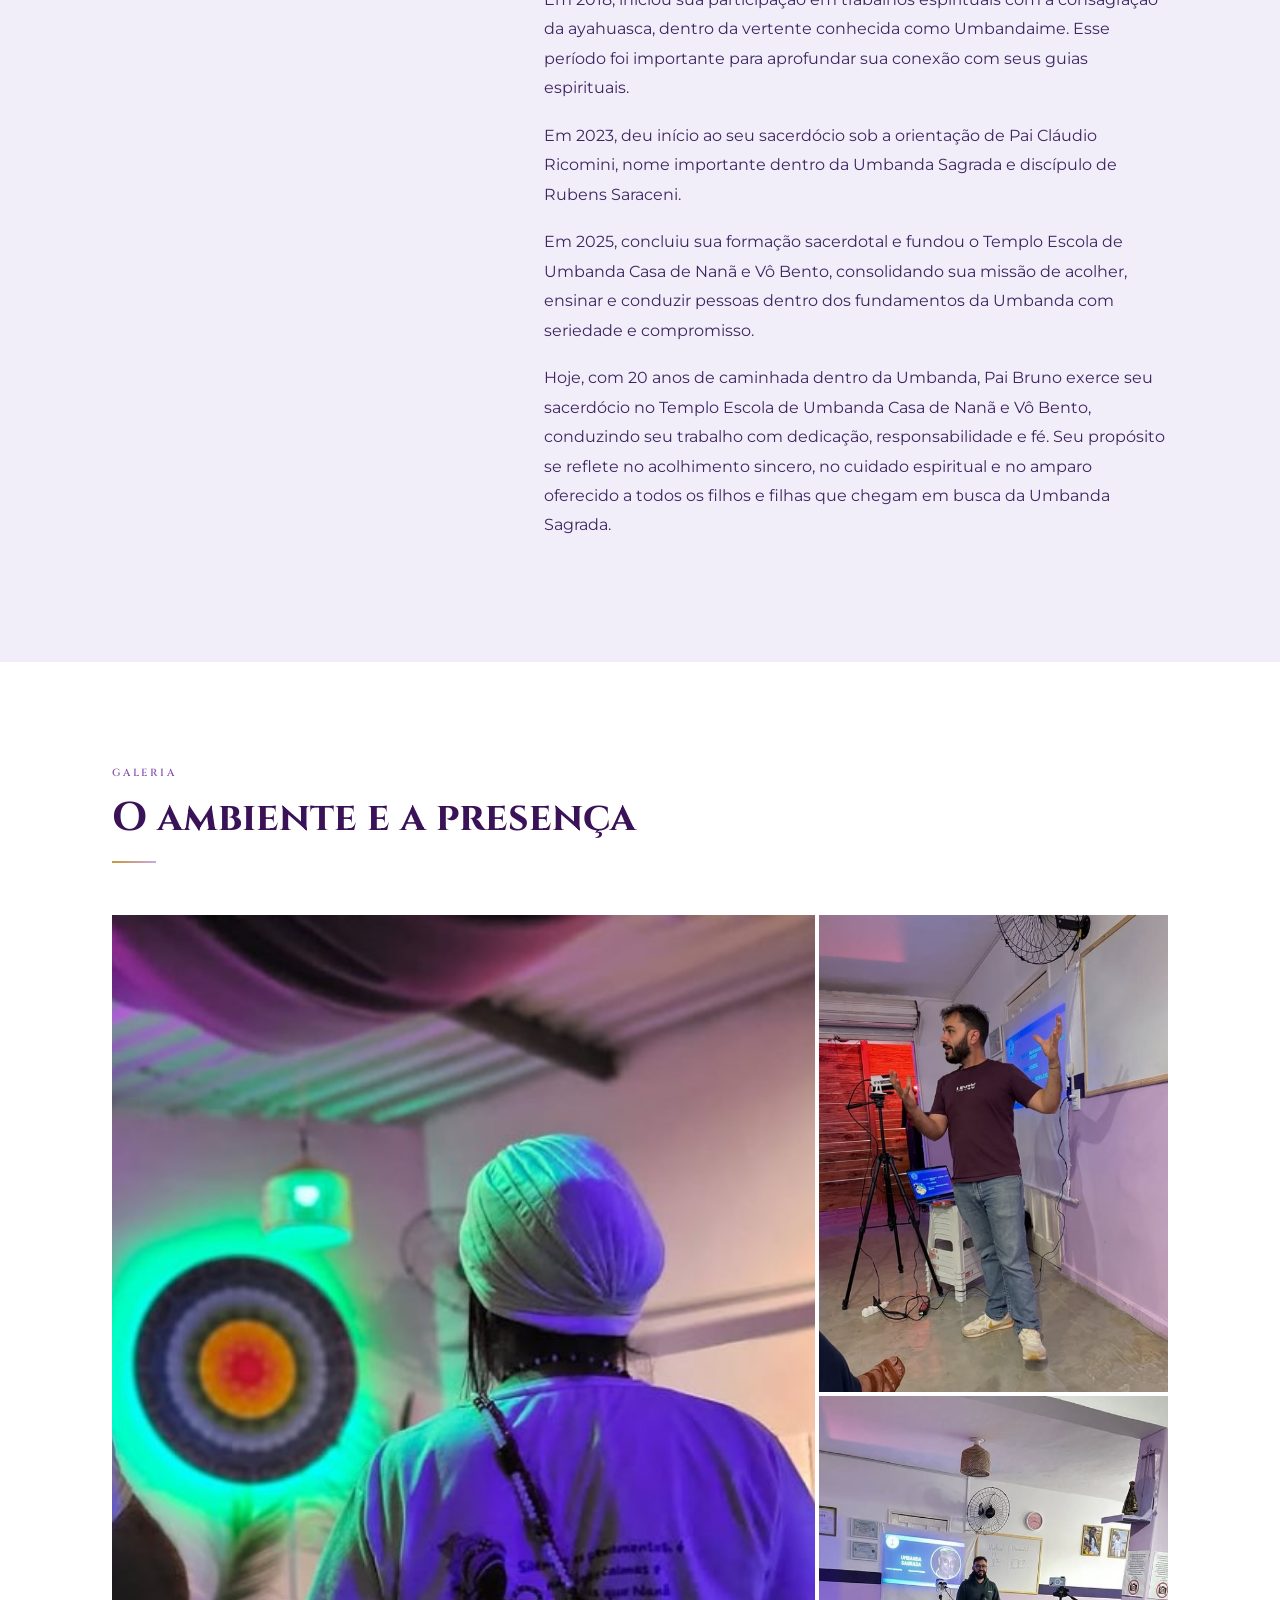
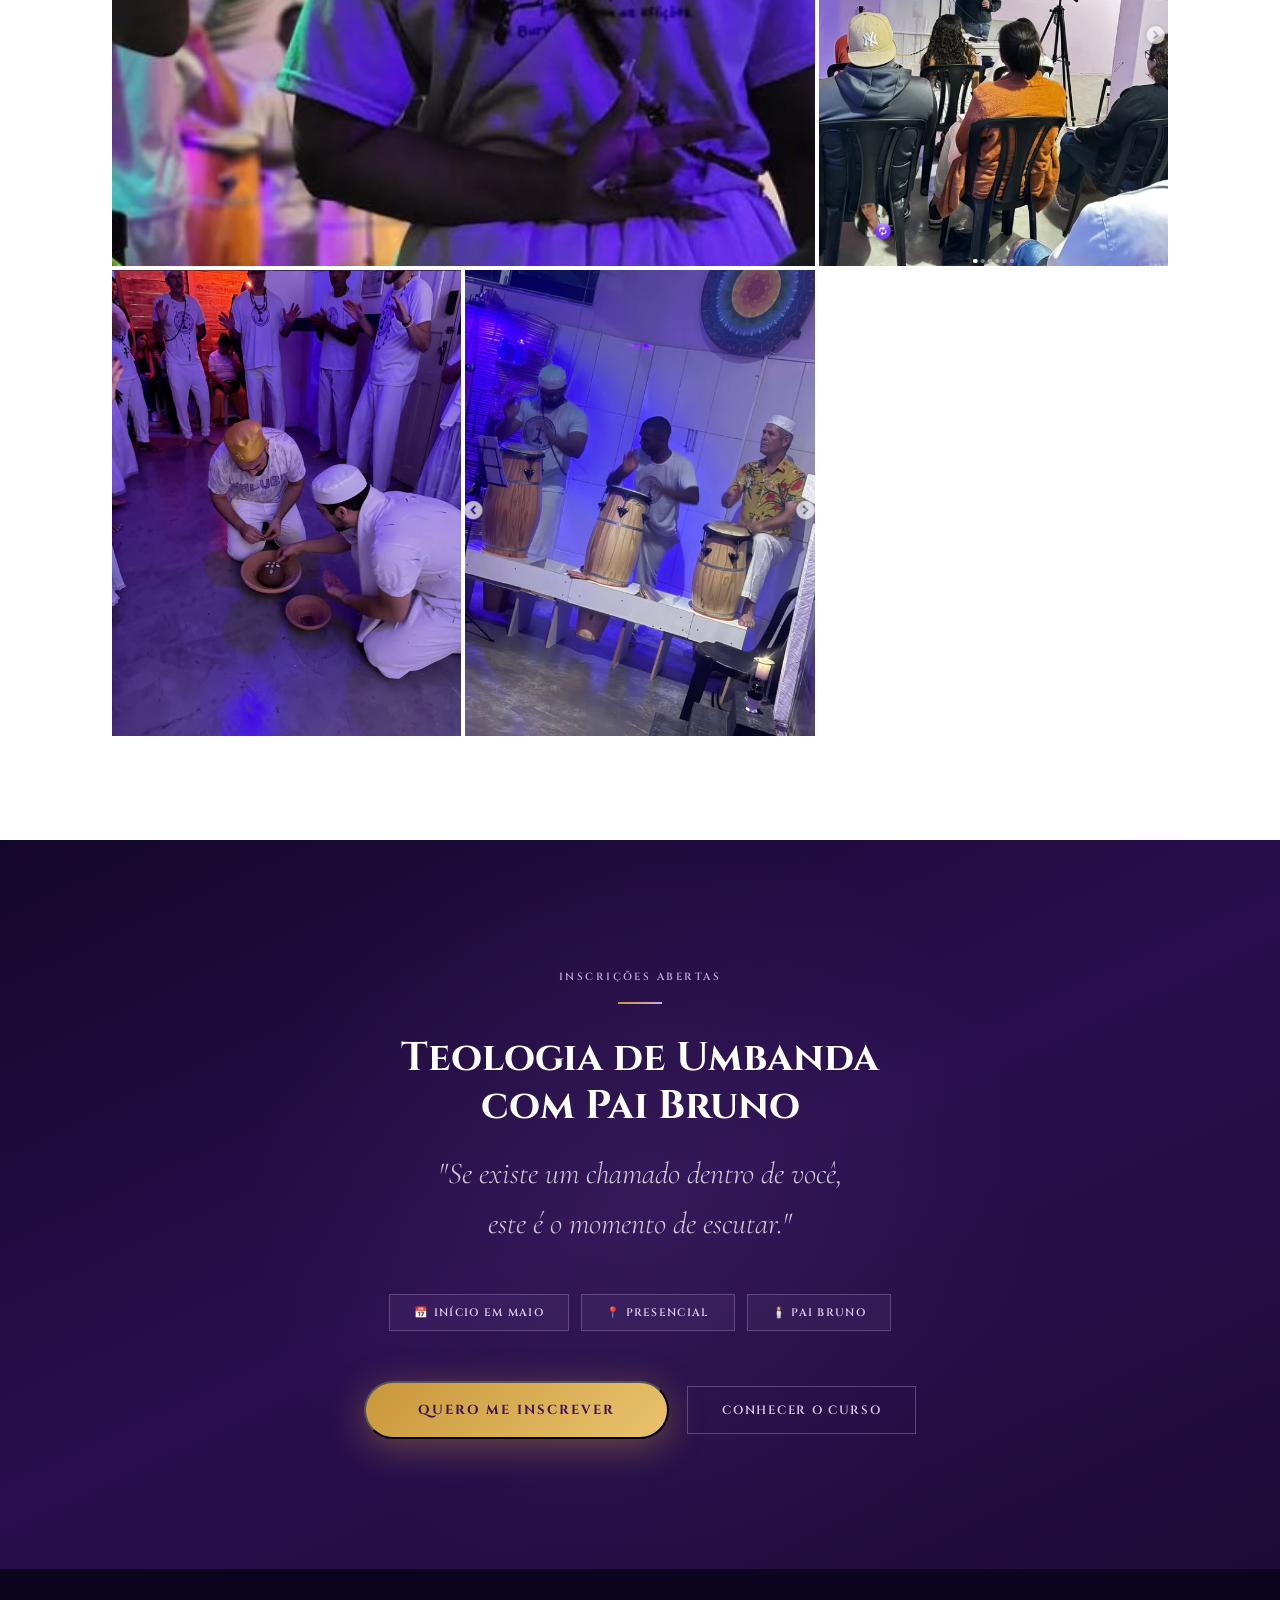
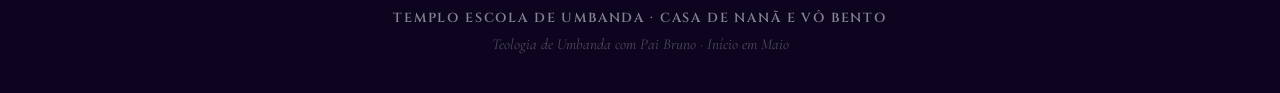
==== commit 7079291c: "Ajusta smoke/máscara: rosto claro, bordas suavizadas - Máscara com elipse 68%x80% centrada em 45% — " ====
--- a/index.html
+++ b/index.html
@@ -307,26 +307,26 @@
       object-position: top center;
       mix-blend-mode: screen;
       filter: drop-shadow(0 0 50px rgba(180,130,220,.3));
-      /* Vinheta radial: centro mais baixo (55%) para suavizar topo da foto */
+      /* Vinheta: elipse larga nas laterais, centro alto para não escurecer o rosto */
       -webkit-mask-image: radial-gradient(
-        ellipse 70% 70% at 50% 58%,
+        ellipse 68% 80% at 50% 45%,
         black 0%,
-        black 20%,
-        rgba(0,0,0,.9)  35%,
-        rgba(0,0,0,.62) 50%,
-        rgba(0,0,0,.28) 65%,
-        rgba(0,0,0,.07) 78%,
-        transparent     90%
+        black 28%,
+        rgba(0,0,0,.9)  44%,
+        rgba(0,0,0,.65) 58%,
+        rgba(0,0,0,.3)  72%,
+        rgba(0,0,0,.06) 84%,
+        transparent     94%
       );
       mask-image: radial-gradient(
-        ellipse 70% 70% at 50% 58%,
+        ellipse 68% 80% at 50% 45%,
         black 0%,
-        black 20%,
-        rgba(0,0,0,.9)  35%,
-        rgba(0,0,0,.62) 50%,
-        rgba(0,0,0,.28) 65%,
-        rgba(0,0,0,.07) 78%,
-        transparent     90%
+        black 28%,
+        rgba(0,0,0,.9)  44%,
+        rgba(0,0,0,.65) 58%,
+        rgba(0,0,0,.3)  72%,
+        rgba(0,0,0,.06) 84%,
+        transparent     94%
       );
     }
 
@@ -341,10 +341,10 @@
         linear-gradient(to left,  rgba(16,5,32,.98) 0%, rgba(16,5,32,.75) 6%,  rgba(16,5,32,.2) 16%, transparent 28%),
         /* Base — dissolve o rodapé da foto */
         linear-gradient(to top,   rgba(12,4,24,.98) 0%, rgba(12,4,24,.7)  18%, rgba(12,4,24,.2) 36%, transparent 54%),
-        /* Topo — cobre borda superior da foto com fade bem longo */
-        linear-gradient(to bottom, rgba(16,5,32,1) 0%, rgba(16,5,32,.88) 6%, rgba(16,5,32,.55) 14%, rgba(16,5,32,.18) 24%, transparent 38%),
+        /* Topo — apenas cobre a fina divisa com o nav, some rápido */
+        linear-gradient(to bottom, rgba(16,5,32,1) 0%, rgba(16,5,32,.92) 4%, rgba(16,5,32,.5) 9%, rgba(16,5,32,.1) 15%, transparent 20%),
         /* Limite esquerdo da foto — transição texto→imagem */
-        radial-gradient(ellipse 32% 90% at 48% 45%, rgba(16,5,32,.95) 0%, rgba(16,5,32,.55) 38%, transparent 65%);
+        radial-gradient(ellipse 28% 85% at 48% 50%, rgba(16,5,32,.9) 0%, rgba(16,5,32,.45) 35%, transparent 62%);
     }
 
     /* ── LOGO — centralizado no hero ── */
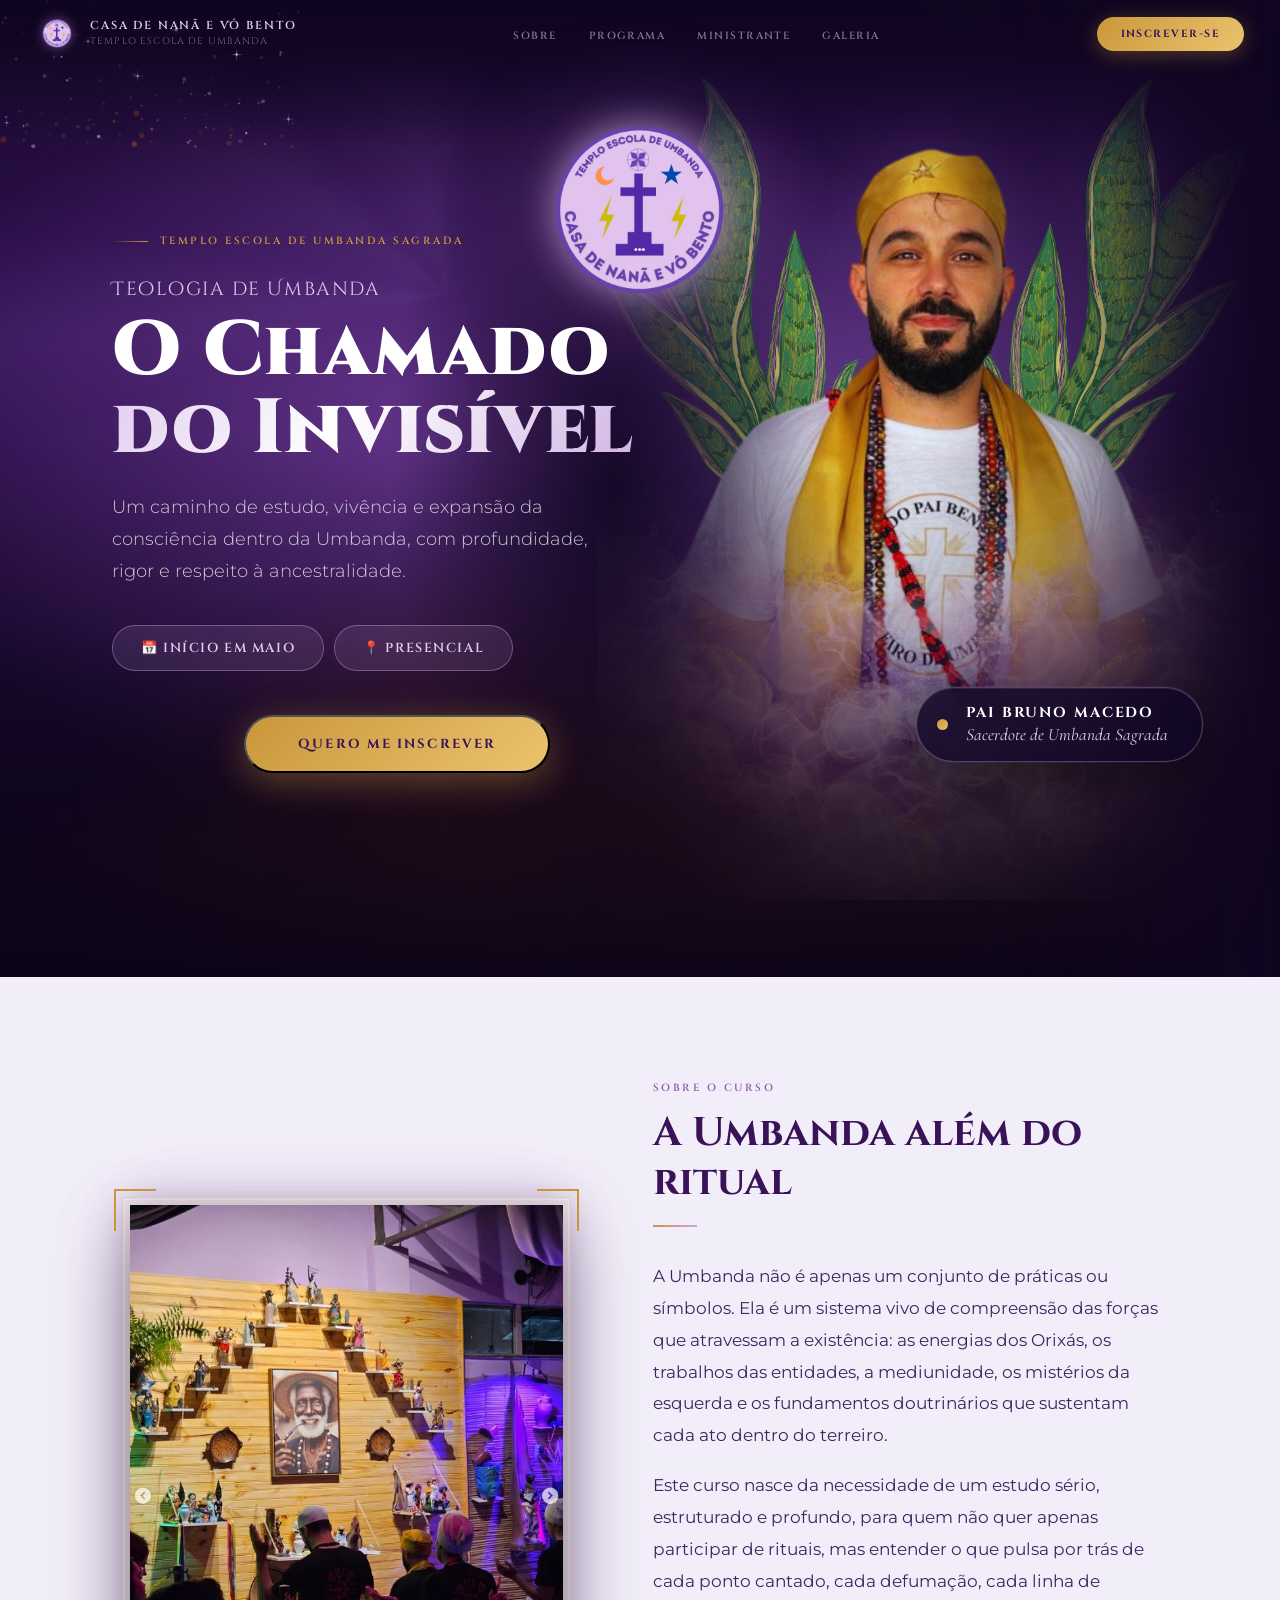
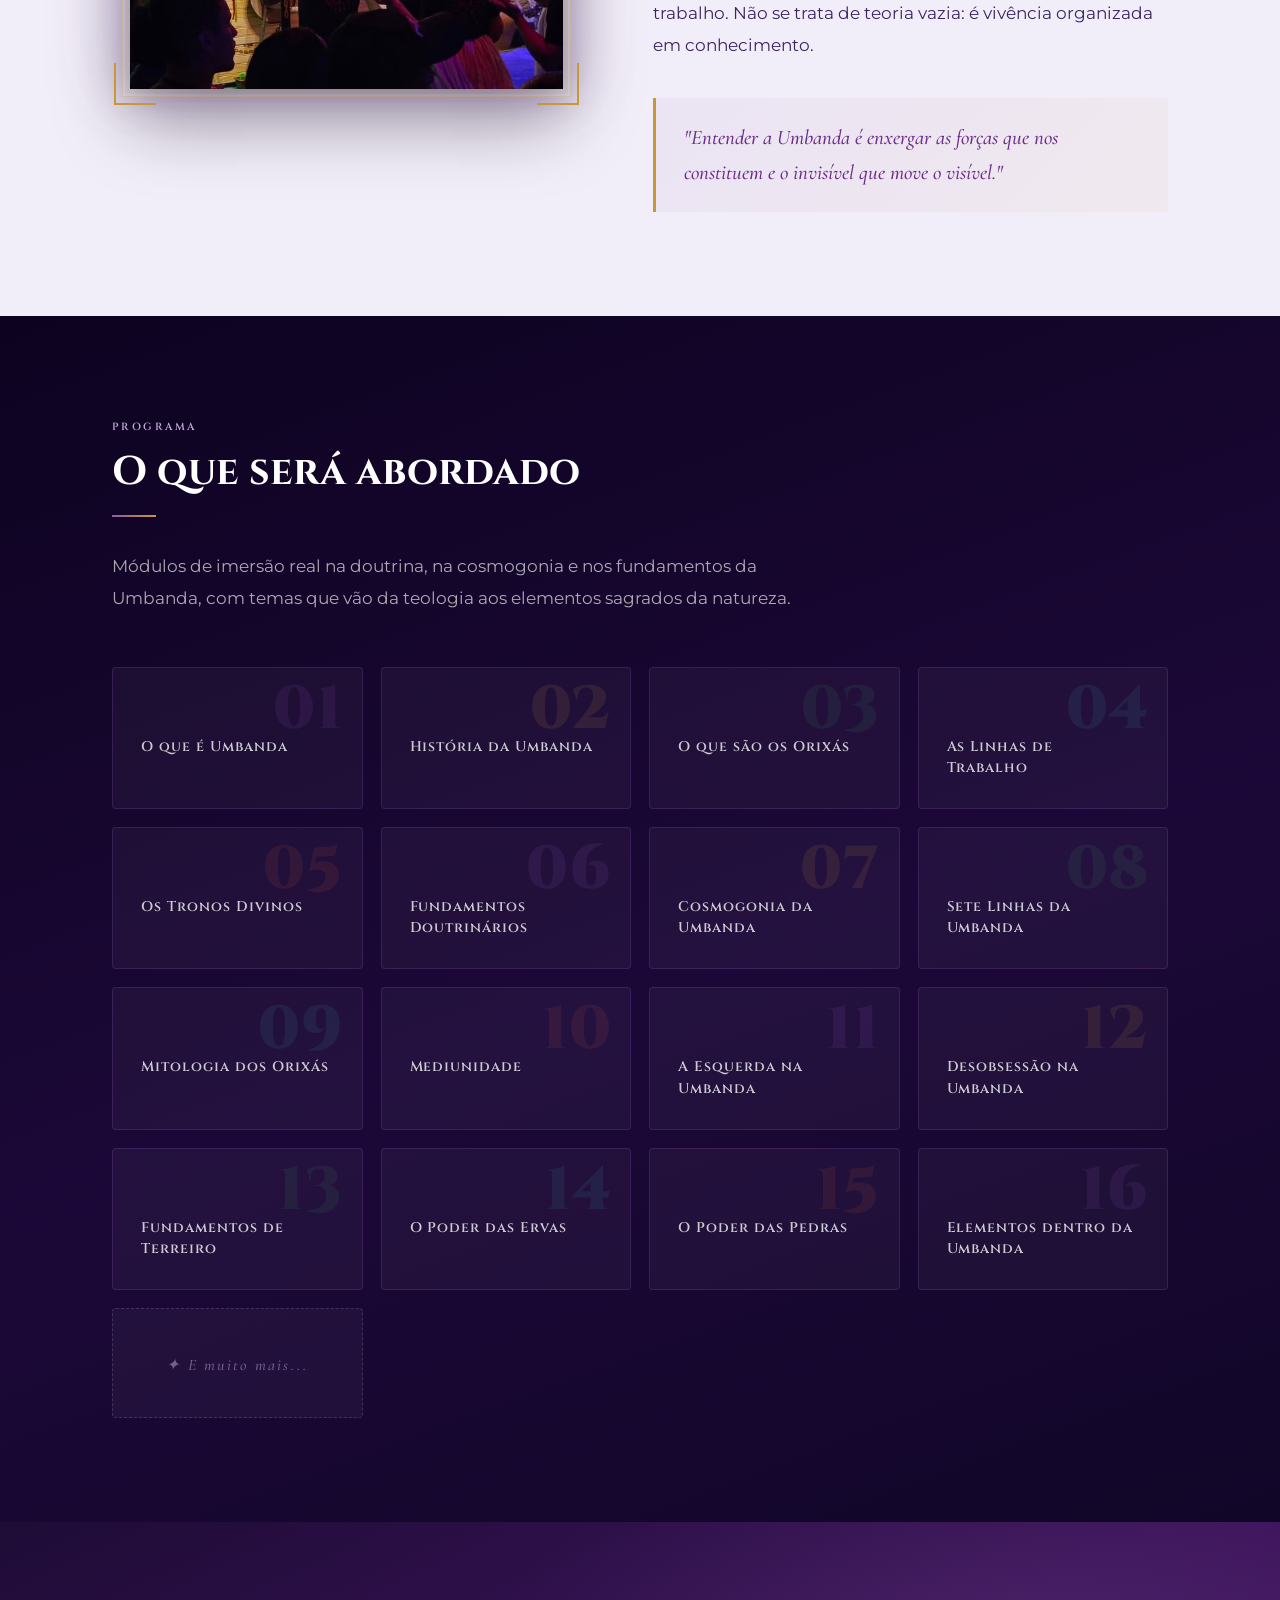
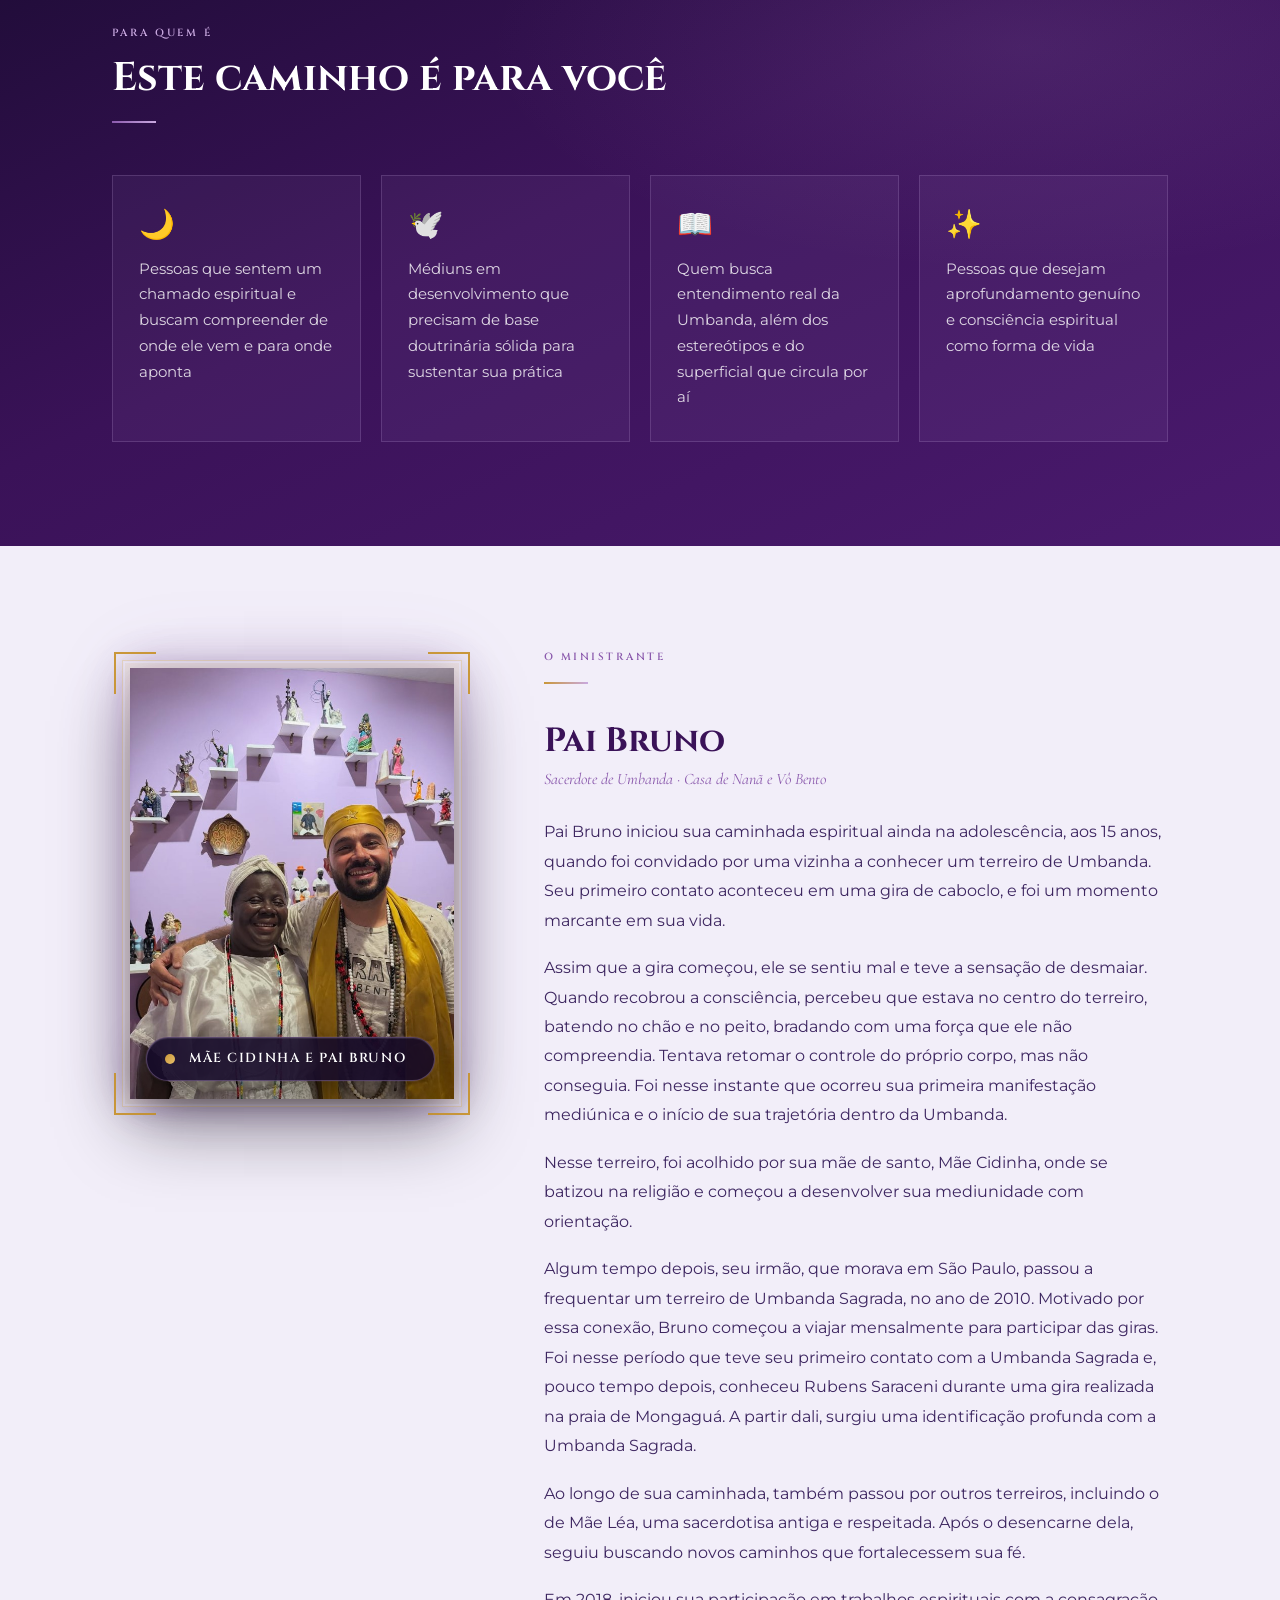
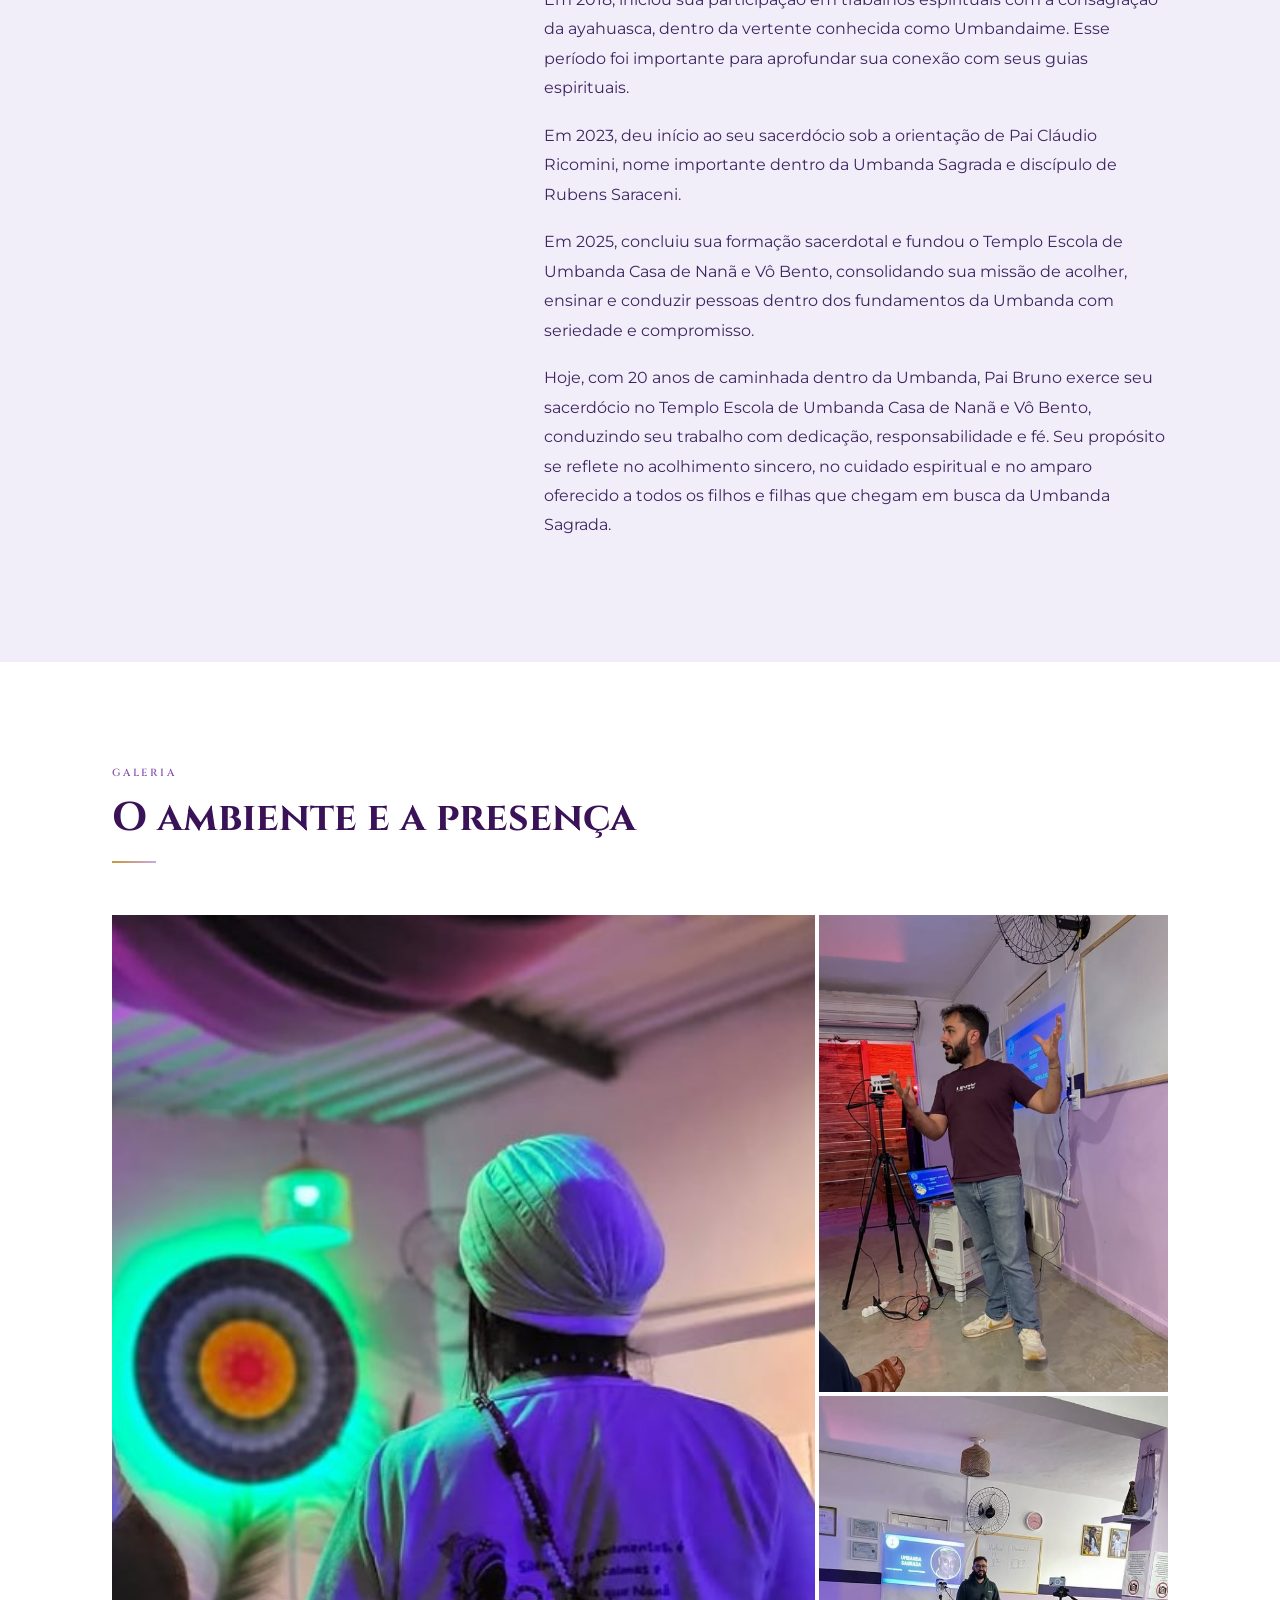
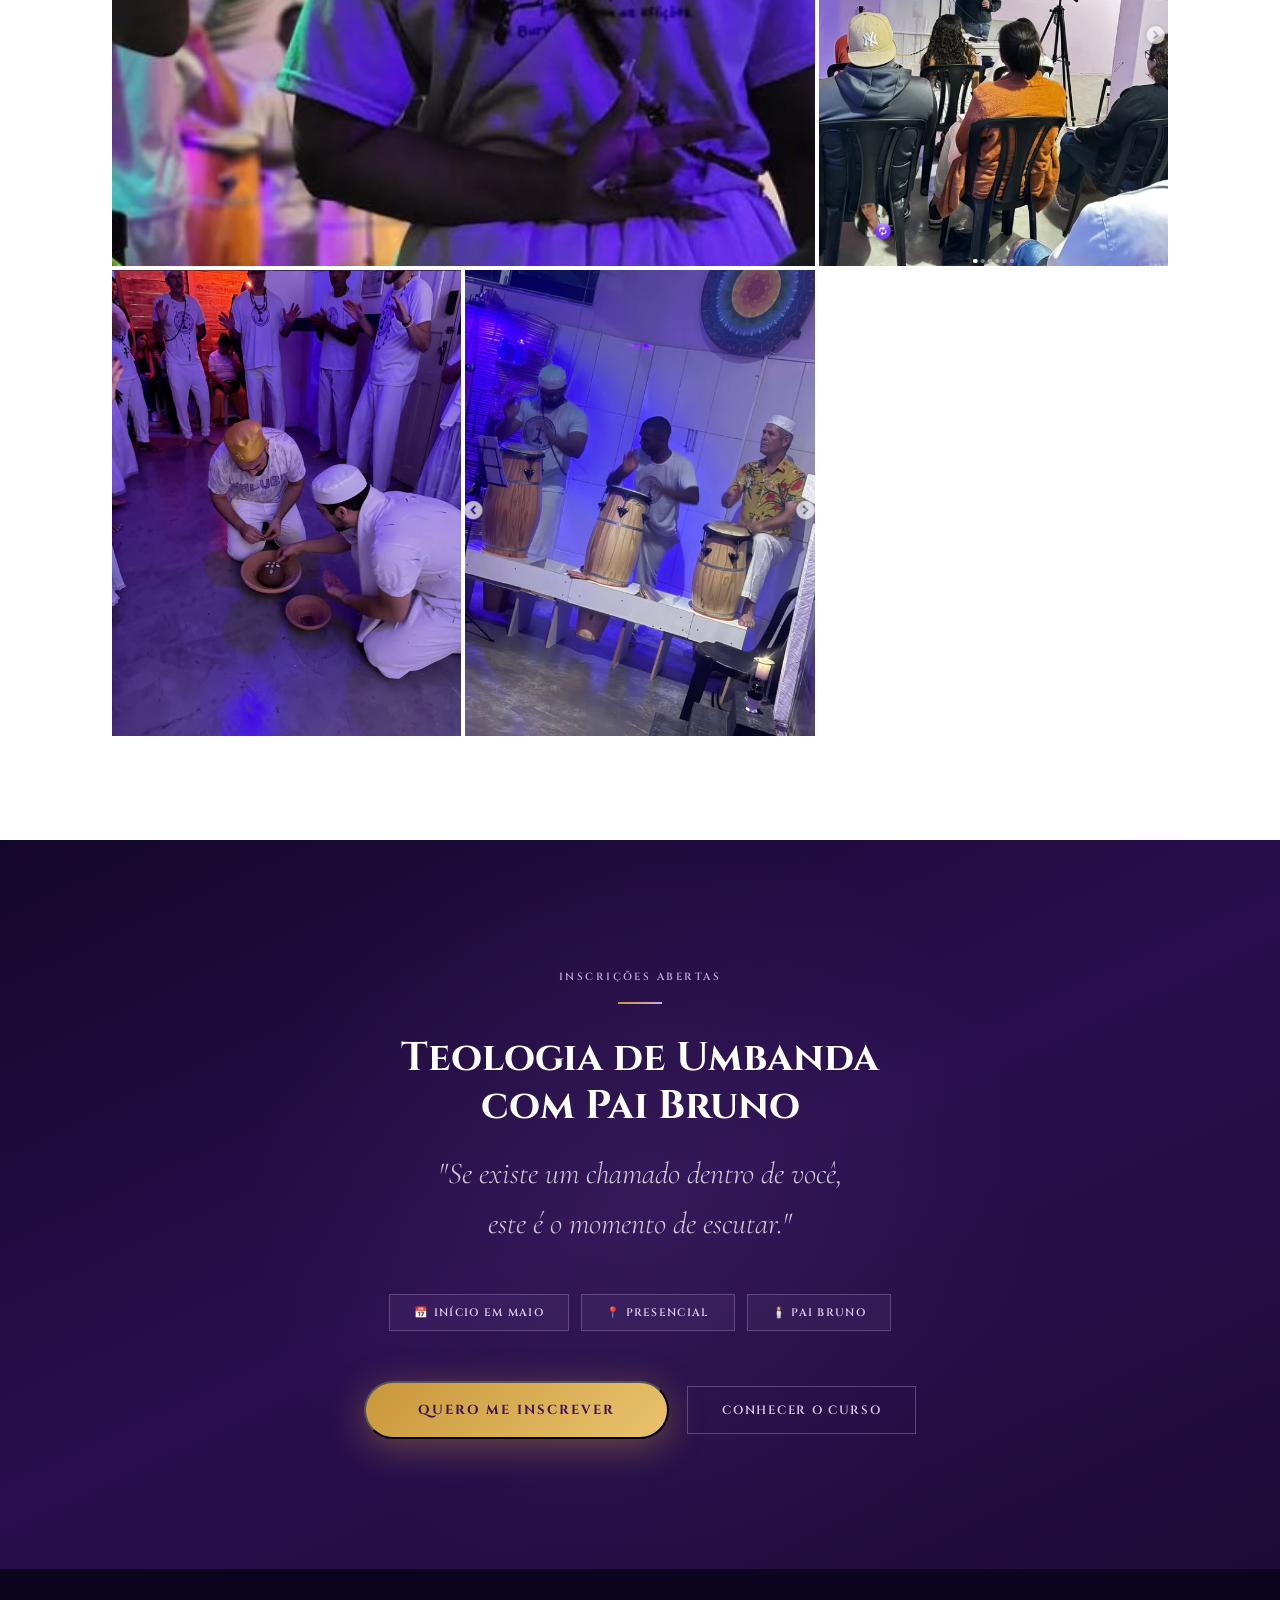
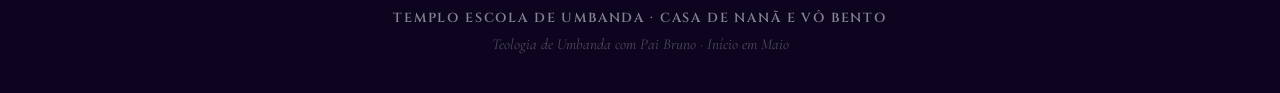
==== commit dabdd76b: "Corrige ano de 2012 para 2010 na descrição do Pai Bruno" ====
--- a/index.html
+++ b/index.html
@@ -1569,7 +1569,7 @@
         <p class="ministrante-text">Pai Bruno iniciou sua caminhada espiritual ainda na adolescência, aos 15 anos, quando foi convidado por uma vizinha a conhecer um terreiro de Umbanda. Seu primeiro contato aconteceu em uma gira de caboclo, e foi um momento marcante em sua vida.</p>
         <p class="ministrante-text">Assim que a gira começou, ele se sentiu mal e teve a sensação de desmaiar. Quando recobrou a consciência, percebeu que estava no centro do terreiro, batendo no chão e no peito, bradando com uma força que ele não compreendia. Tentava retomar o controle do próprio corpo, mas não conseguia. Foi nesse instante que ocorreu sua primeira manifestação mediúnica e o início de sua trajetória dentro da Umbanda.</p>
         <p class="ministrante-text">Nesse terreiro, foi acolhido por sua mãe de santo, Mãe Cidinha, onde se batizou na religião e começou a desenvolver sua mediunidade com orientação.</p>
-        <p class="ministrante-text">Algum tempo depois, seu irmão, que morava em São Paulo, passou a frequentar um terreiro de Umbanda Sagrada, no ano de 2012. Motivado por essa conexão, Bruno começou a viajar mensalmente para participar das giras. Foi nesse período que teve seu primeiro contato com a Umbanda Sagrada e, pouco tempo depois, conheceu Rubens Saraceni durante uma gira realizada na praia de Mongaguá. A partir dali, surgiu uma identificação profunda com a Umbanda Sagrada.</p>
+        <p class="ministrante-text">Algum tempo depois, seu irmão, que morava em São Paulo, passou a frequentar um terreiro de Umbanda Sagrada, no ano de 2010. Motivado por essa conexão, Bruno começou a viajar mensalmente para participar das giras. Foi nesse período que teve seu primeiro contato com a Umbanda Sagrada e, pouco tempo depois, conheceu Rubens Saraceni durante uma gira realizada na praia de Mongaguá. A partir dali, surgiu uma identificação profunda com a Umbanda Sagrada.</p>
         <p class="ministrante-text">Ao longo de sua caminhada, também passou por outros terreiros, incluindo o de Mãe Léa, uma sacerdotisa antiga e respeitada. Após o desencarne dela, seguiu buscando novos caminhos que fortalecessem sua fé.</p>
         <p class="ministrante-text">Em 2018, iniciou sua participação em trabalhos espirituais com a consagração da ayahuasca, dentro da vertente conhecida como Umbandaime. Esse período foi importante para aprofundar sua conexão com seus guias espirituais.</p>
         <p class="ministrante-text">Em 2023, deu início ao seu sacerdócio sob a orientação de Pai Cláudio Ricomini, nome importante dentro da Umbanda Sagrada e discípulo de Rubens Saraceni.</p>
